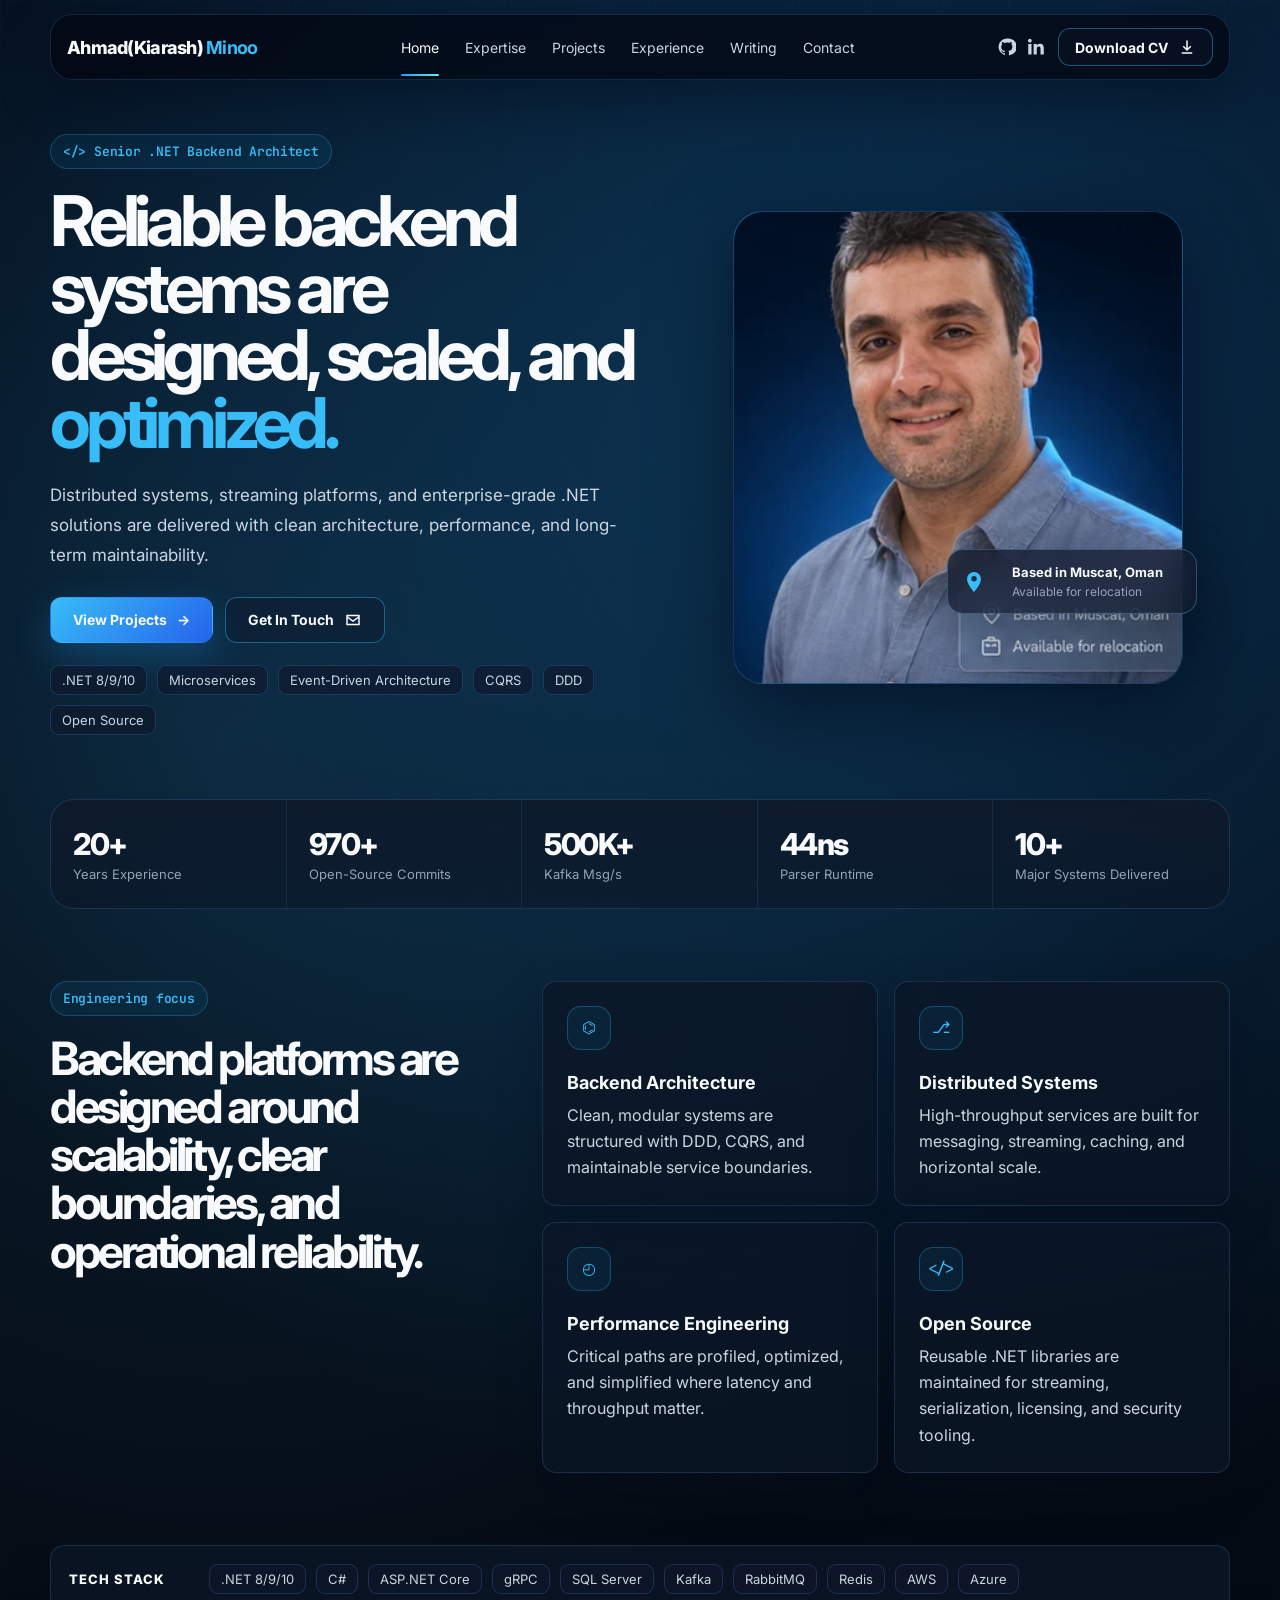
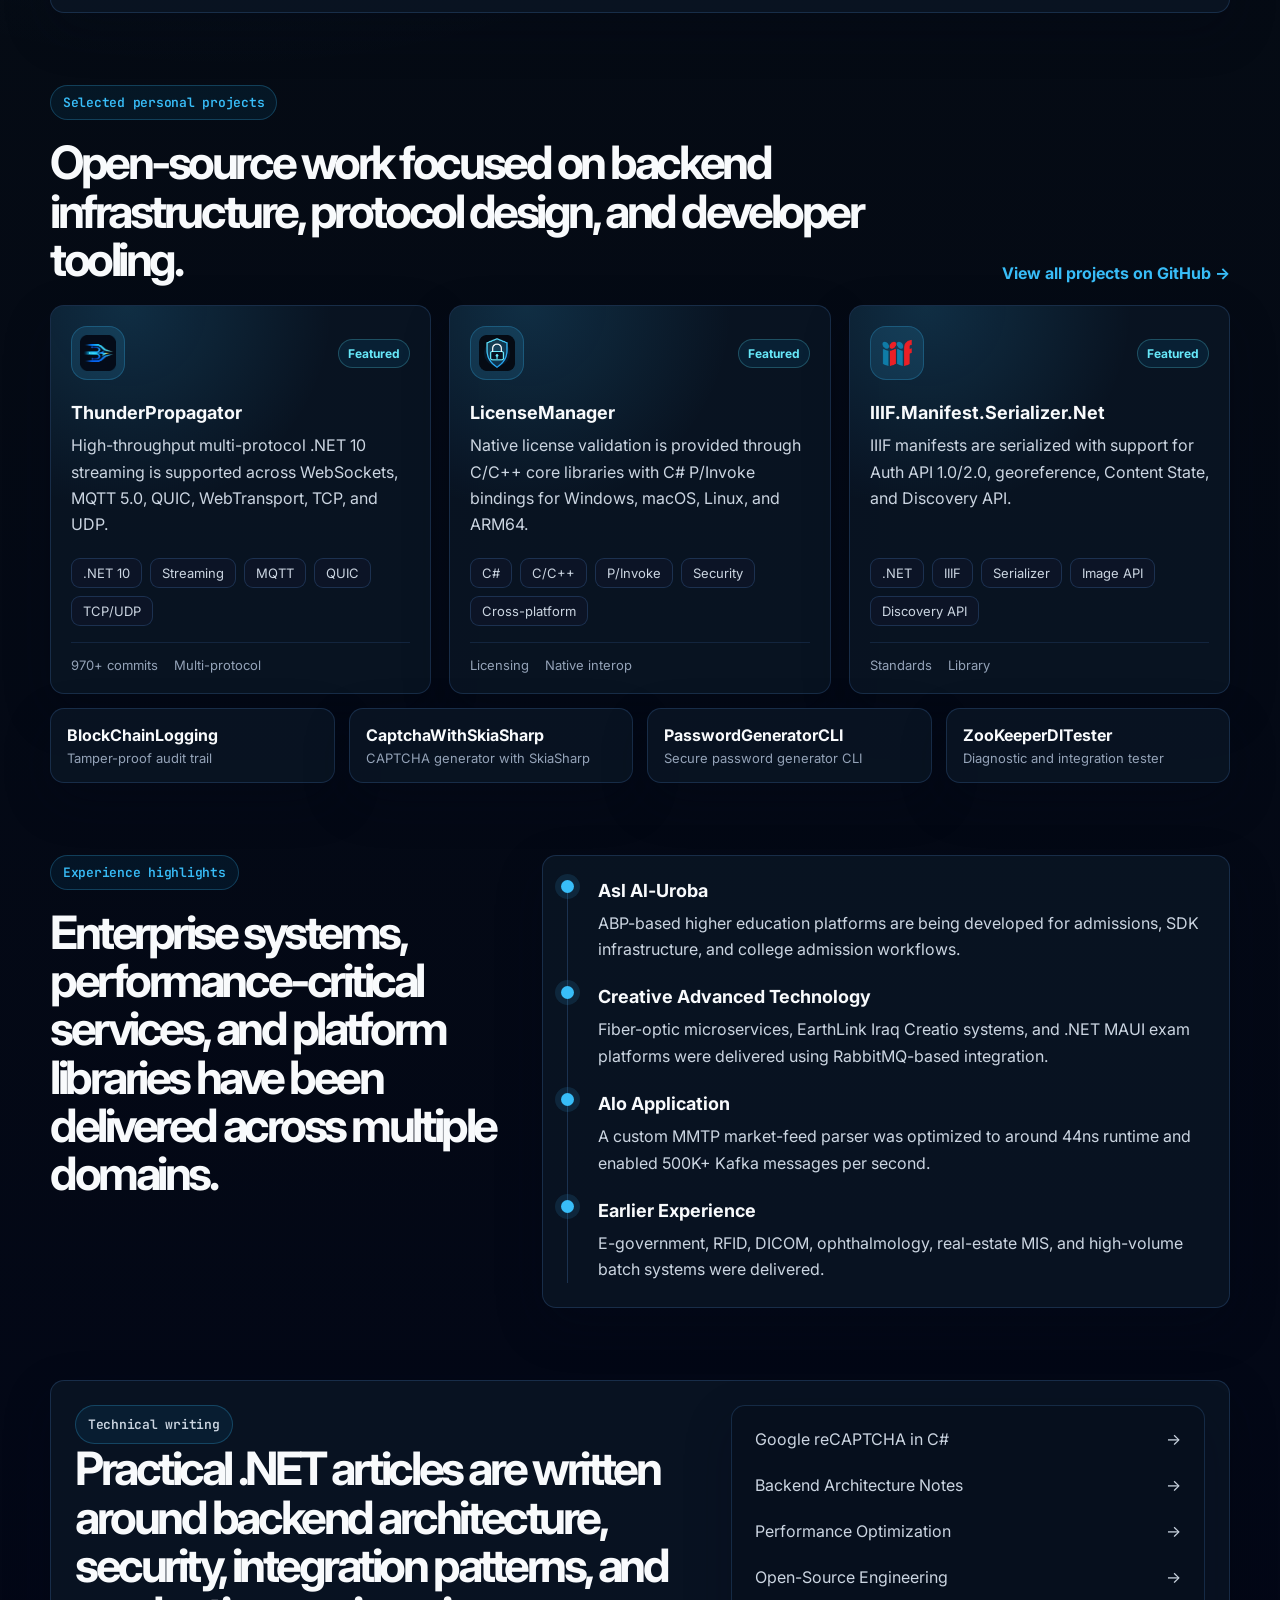
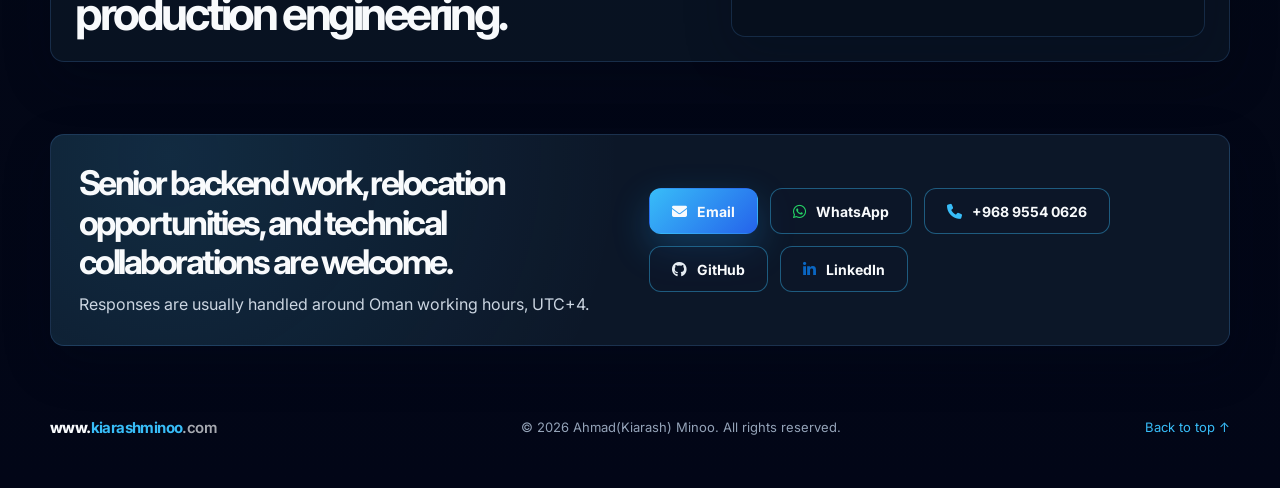
==== index.html @ 178f7e0c "Comprehensive SEO overhaul with social sharing and AI search engine support Primary SEO: - Expand <t" ====
﻿<!doctype html>
<html lang="en">
<head>
  <meta charset="utf-8" />
  <meta name="viewport" content="width=device-width, initial-scale=1" />

  <!-- ═══ Primary SEO ═══ -->
  <title>Ahmad Kiarash Minoo — Senior .NET Backend Architect | Distributed Systems & Streaming</title>
  <meta name="description" content="Ahmad Kiarash Minoo is a Senior .NET Backend Architect with 20+ years of experience building distributed systems, high-throughput streaming platforms, and enterprise-grade .NET 8/9/10 solutions using microservices, CQRS, DDD, Kafka, and gRPC. Based in Muscat, Oman." />
  <meta name="keywords" content=".NET backend architect, C# developer, distributed systems, microservices, streaming platform, Kafka, CQRS, domain-driven design, ASP.NET Core, gRPC, WebSockets, MQTT, QUIC, Redis, RabbitMQ, SQL Server, Azure, AWS, open source .NET, Muscat Oman, senior software engineer" />
  <meta name="author" content="Ahmad Kiarash Minoo" />
  <meta name="robots" content="index, follow, max-snippet:-1, max-image-preview:large, max-video-preview:-1" />
  <link rel="canonical" href="https://kiarashminoo.com" />
  <meta name="theme-color" content="#07111f" />

  <!-- ═══ Open Graph — Facebook, LinkedIn, WhatsApp, Slack, Discord ═══ -->
  <meta property="og:type" content="profile" />
  <meta property="og:url" content="https://kiarashminoo.com" />
  <meta property="og:site_name" content="Ahmad Kiarash Minoo" />
  <meta property="og:title" content="Ahmad Kiarash Minoo — Senior .NET Backend Architect" />
  <meta property="og:description" content="20+ years designing distributed systems, streaming platforms, and enterprise .NET solutions. 970+ open-source commits. Available for senior backend roles and relocation. Based in Muscat, Oman." />
  <meta property="og:image" content="https://kiarashminoo.com/assets/profile.png" />
  <meta property="og:image:alt" content="Ahmad Kiarash Minoo — Senior .NET Backend Architect" />
  <meta property="og:locale" content="en_US" />
  <meta property="profile:first_name" content="Ahmad" />
  <meta property="profile:last_name" content="Minoo" />
  <meta property="profile:username" content="KiarashMinoo" />

  <!-- ═══ Twitter / X Card ═══ -->
  <meta name="twitter:card" content="summary_large_image" />
  <meta name="twitter:title" content="Ahmad Kiarash Minoo — Senior .NET Backend Architect" />
  <meta name="twitter:description" content="20+ years designing distributed systems, streaming platforms, and enterprise .NET solutions. 970+ open-source commits. Based in Muscat, Oman." />
  <meta name="twitter:image" content="https://kiarashminoo.com/assets/profile.png" />
  <meta name="twitter:image:alt" content="Ahmad Kiarash Minoo — Senior .NET Backend Architect" />
  <meta name="twitter:creator" content="@KiarashMinoo" />

  <!-- ═══ JSON-LD Structured Data — Google AI Overviews, Perplexity, ChatGPT, Bing AI ═══ -->
  <script type="application/ld+json">
  {
    "@context": "https://schema.org",
    "@graph": [
      {
        "@type": "Person",
        "@id": "https://kiarashminoo.com/#person",
        "name": "Ahmad Kiarash Minoo",
        "alternateName": ["Kiarash Minoo", "Ahmad Minoo"],
        "url": "https://kiarashminoo.com",
        "image": {
          "@type": "ImageObject",
          "url": "https://kiarashminoo.com/assets/profile.png",
          "description": "Ahmad Kiarash Minoo — Senior .NET Backend Architect"
        },
        "jobTitle": "Senior .NET Backend Architect",
        "description": "Senior .NET Backend Architect with 20+ years of experience designing distributed systems, high-throughput streaming platforms, and enterprise-grade .NET solutions. Specialises in microservices, CQRS, DDD, Kafka, gRPC, and multi-protocol streaming. Active open-source contributor with 970+ commits.",
        "knowsAbout": [
          ".NET 8", ".NET 9", ".NET 10", "C#", "ASP.NET Core",
          "Distributed Systems", "Microservices", "Event-Driven Architecture",
          "CQRS", "Domain-Driven Design", "Clean Architecture",
          "Apache Kafka", "RabbitMQ", "Redis", "gRPC", "WebSockets",
          "MQTT 5.0", "QUIC", "WebTransport", "TCP", "UDP",
          "SQL Server", "AWS", "Microsoft Azure",
          "Open Source", "Performance Engineering", "Streaming Platforms"
        ],
        "address": {
          "@type": "PostalAddress",
          "addressLocality": "Muscat",
          "addressCountry": "OM"
        },
        "contactPoint": [
          {
            "@type": "ContactPoint",
            "contactType": "professional inquiries",
            "email": "ahmadminoo@gmail.com"
          },
          {
            "@type": "ContactPoint",
            "contactType": "professional inquiries",
            "telephone": "+968-9554-0626",
            "contactOption": "WhatsApp"
          }
        ],
        "sameAs": [
          "https://github.com/KiarashMinoo",
          "https://linkedin.com/in/ahmadminoo",
          "https://ahmadminoo.medium.com"
        ]
      },
      {
        "@type": "WebSite",
        "@id": "https://kiarashminoo.com/#website",
        "url": "https://kiarashminoo.com",
        "name": "Ahmad Kiarash Minoo",
        "description": "Personal portfolio of Ahmad Kiarash Minoo, Senior .NET Backend Architect",
        "author": { "@id": "https://kiarashminoo.com/#person" },
        "inLanguage": "en-US"
      },
      {
        "@type": "ProfilePage",
        "@id": "https://kiarashminoo.com/#page",
        "url": "https://kiarashminoo.com",
        "name": "Ahmad Kiarash Minoo — Senior .NET Backend Architect",
        "isPartOf": { "@id": "https://kiarashminoo.com/#website" },
        "about": { "@id": "https://kiarashminoo.com/#person" },
        "mainEntity": { "@id": "https://kiarashminoo.com/#person" }
      }
    ]
  }
  </script>

  <link rel="preconnect" href="https://fonts.googleapis.com" />
  <link rel="preconnect" href="https://fonts.gstatic.com" crossorigin />
  <link href="https://fonts.googleapis.com/css2?family=Inter:wght@400;500;600;700;800&family=JetBrains+Mono:wght@400;600&display=swap" rel="stylesheet" />
  <link rel="stylesheet" href="https://cdnjs.cloudflare.com/ajax/libs/font-awesome/6.5.0/css/all.min.css" />
  <link rel="stylesheet" href="styles.css" />
</head>
<body>
  <div class="site-shell">
    <header class="site-header" data-header>
      <a class="brand" href="#home" aria-label="Ahmad(Kiarash) Minoo's homepage">
        <span>Ahmad(Kiarash) </span><strong>Minoo</strong>
      </a>

      <button class="nav-toggle" type="button" aria-label="Open navigation" aria-expanded="false" data-nav-toggle>
        <span></span><span></span><span></span>
      </button>

      <nav class="site-nav" data-nav>
        <a href="#home" class="active">Home</a>
        <a href="#expertise">Expertise</a>
        <a href="#projects">Projects</a>
        <a href="#experience">Experience</a>
        <a href="#writing">Writing</a>
        <a href="#contact">Contact</a>
      </nav>

      <div class="header-actions">
        <a class="icon-link" href="https://github.com/KiarashMinoo" target="_blank" rel="noreferrer" aria-label="GitHub">
          <svg viewBox="0 0 24 24" aria-hidden="true"><path d="M12 .7a11.3 11.3 0 0 0-3.6 22c.6.1.8-.2.8-.6v-2c-3.2.7-3.9-1.4-3.9-1.4-.5-1.2-1.1-1.5-1.1-1.5-.9-.6.1-.6.1-.6 1 .1 1.6 1.1 1.6 1.1.9 1.5 2.4 1.1 3 .8.1-.7.4-1.1.7-1.3-2.6-.3-5.3-1.3-5.3-5.6 0-1.2.4-2.3 1.1-3.1-.1-.3-.5-1.5.1-3.1 0 0 .9-.3 3.1 1.2A10.5 10.5 0 0 1 12 6.1c1 0 1.9.1 2.8.4 2.1-1.5 3.1-1.2 3.1-1.2.6 1.6.2 2.8.1 3.1.7.8 1.1 1.8 1.1 3.1 0 4.3-2.7 5.3-5.3 5.6.4.4.8 1.1.8 2.2v3.2c0 .4.2.7.8.6A11.3 11.3 0 0 0 12 .7Z"/></svg>
        </a>
        <a class="icon-link" href="https://linkedin.com/in/ahmadminoo" target="_blank" rel="noreferrer" aria-label="LinkedIn">
          <svg viewBox="0 0 24 24" aria-hidden="true"><path d="M4.98 3.5C4.98 4.9 3.86 6 2.5 6S0 4.9 0 3.5 1.12 1 2.5 1s2.48 1.1 2.48 2.5ZM.3 8h4.4v14H.3V8Zm7.2 0h4.2v1.9h.1c.6-1.1 2-2.3 4.1-2.3 4.4 0 5.2 2.9 5.2 6.6V22h-4.4v-6.9c0-1.6 0-3.8-2.3-3.8s-2.7 1.8-2.7 3.7v7H7.5V8Z"/></svg>
        </a>
        <a class="btn btn-outline small" href="assets/Ahmad-Kiarash-Minoo-CV.pdf" download>
          Download CV
          <svg viewBox="0 0 24 24" aria-hidden="true"><path d="M12 3a1 1 0 0 1 1 1v9.6l3.3-3.3 1.4 1.4-5.7 5.7-5.7-5.7 1.4-1.4 3.3 3.3V4a1 1 0 0 1 1-1ZM5 19h14v2H5v-2Z"/></svg>
        </a>
      </div>
    </header>

    <main>
      <section id="home" class="hero section">
        <div class="hero-content">
          <p class="eyebrow"><span>&lt;/&gt;</span> Senior .NET Backend Architect</p>
          <h1>Reliable backend systems are designed, scaled, and <span>optimized.</span></h1>
          <p class="hero-copy">
            Distributed systems, streaming platforms, and enterprise-grade .NET solutions are delivered with clean architecture, performance, and long-term maintainability.
          </p>

          <div class="cta-row">
            <a class="btn btn-primary" href="#projects">View Projects <span aria-hidden="true">→</span></a>
            <a class="btn btn-ghost" href="#contact">Get In Touch
              <svg viewBox="0 0 24 24" aria-hidden="true"><path d="M3 5h18v14H3V5Zm2 2v.4l7 5 7-5V7H5Zm14 10V9.8l-7 5-7-5V17h14Z"/></svg>
            </a>
          </div>

          <div class="chips" aria-label="Key technologies">
            <span>.NET 8/9/10</span>
            <span>Microservices</span>
            <span>Event-Driven Architecture</span>
            <span>CQRS</span>
            <span>DDD</span>
            <span>Open Source</span>
          </div>
        </div>

        <div class="hero-visual">
          <div class="portrait-glow"></div>
          <picture>
            <source srcset="assets/profile.webp" type="image/webp" />
            <img src="assets/profile.png" alt="Ahmad(Kiarash) Minoo" />
          </picture>
          <div class="location-card glass">
            <div>
              <svg viewBox="0 0 24 24" aria-hidden="true"><path d="M12 2a7 7 0 0 0-7 7c0 5.2 7 13 7 13s7-7.8 7-13a7 7 0 0 0-7-7Zm0 9.5A2.5 2.5 0 1 1 12 6a2.5 2.5 0 0 1 0 5.5Z"/></svg>
            </div>
            <p><strong>Based in Muscat, Oman</strong><span>Available for relocation</span></p>
          </div>
        </div>
      </section>

      <section class="stats">
        <article><span>20+</span><p>Years Experience</p></article>
        <article><span>970+</span><p>Open-Source Commits</p></article>
        <article><span>500K+</span><p>Kafka Msg/s</p></article>
        <article><span>44ns</span><p>Parser Runtime</p></article>
        <article><span>10+</span><p>Major Systems Delivered</p></article>
      </section>

      <section id="expertise" class="section split-section">
        <div>
          <p class="section-kicker">Engineering focus</p>
          <h2>Backend platforms are designed around scalability, clear boundaries, and operational reliability.</h2>
        </div>

        <div class="expertise-grid">
          <article class="info-card">
            <span class="card-icon">⌬</span>
            <h3>Backend Architecture</h3>
            <p>Clean, modular systems are structured with DDD, CQRS, and maintainable service boundaries.</p>
          </article>
          <article class="info-card">
            <span class="card-icon">⎇</span>
            <h3>Distributed Systems</h3>
            <p>High-throughput services are built for messaging, streaming, caching, and horizontal scale.</p>
          </article>
          <article class="info-card">
            <span class="card-icon">◴</span>
            <h3>Performance Engineering</h3>
            <p>Critical paths are profiled, optimized, and simplified where latency and throughput matter.</p>
          </article>
          <article class="info-card">
            <span class="card-icon">&lt;/&gt;</span>
            <h3>Open Source</h3>
            <p>Reusable .NET libraries are maintained for streaming, serialization, licensing, and security tooling.</p>
          </article>
        </div>
      </section>

      <section class="tech-strip section">
        <p>Tech Stack</p>
        <div>
          <span>.NET 8/9/10</span>
          <span>C#</span>
          <span>ASP.NET Core</span>
          <span>gRPC</span>
          <span>SQL Server</span>
          <span>Kafka</span>
          <span>RabbitMQ</span>
          <span>Redis</span>
          <span>AWS</span>
          <span>Azure</span>
        </div>
      </section>

      <section id="projects" class="section">
        <div class="section-header">
          <div>
            <p class="section-kicker">Selected personal projects</p>
            <h2>Open-source work focused on backend infrastructure, protocol design, and developer tooling.</h2>
          </div>
          <a href="https://github.com/KiarashMinoo" target="_blank" rel="noreferrer">View all projects on GitHub →</a>
        </div>

        <div class="project-grid">
          <article class="project-card featured">
            <div class="project-top">
              <span class="project-mark thunder"><img src="assets/logo-trident-speed.png" alt="ThunderPropagator" width="36" height="36" style="object-fit:contain;"></span>
              <span class="badge">Featured</span>
            </div>
            <h3>ThunderPropagator</h3>
            <p>High-throughput multi-protocol .NET 10 streaming is supported across WebSockets, MQTT 5.0, QUIC, WebTransport, TCP, and UDP.</p>
            <div class="tags"><span>.NET 10</span><span>Streaming</span><span>MQTT</span><span>QUIC</span><span>TCP/UDP</span></div>
            <div class="project-meta"><span>970+ commits</span><span>Multi-protocol</span></div>
          </article>

          <article class="project-card featured">
            <div class="project-top">
              <span class="project-mark license"><img src="assets/licensemanager-logo-icon.png" alt="LicenseManager" width="36" height="36" style="object-fit:contain;"></span>
              <span class="badge">Featured</span>
            </div>
            <h3>LicenseManager</h3>
            <p>Native license validation is provided through C/C++ core libraries with C# P/Invoke bindings for Windows, macOS, Linux, and ARM64.</p>
            <div class="tags"><span>C#</span><span>C/C++</span><span>P/Invoke</span><span>Security</span><span>Cross-platform</span></div>
            <div class="project-meta"><span>Licensing</span><span>Native interop</span></div>
          </article>

          <article class="project-card featured">
            <div class="project-top">
              <span class="project-mark iiif"><img src="assets/iiif_logo.png" alt="IIIF" width="36" height="36" style="object-fit:contain;"></span>
              <span class="badge">Featured</span>
            </div>
            <h3>IIIF.Manifest.Serializer.Net</h3>
            <p>IIIF manifests are serialized with support for Auth API 1.0/2.0, georeference, Content State, and Discovery API.</p>
            <div class="tags"><span>.NET</span><span>IIIF</span><span>Serializer</span><span>Image API</span><span>Discovery API</span></div>
            <div class="project-meta"><span>Standards</span><span>Library</span></div>
          </article>
        </div>

        <div class="mini-projects">
          <article><strong>BlockChainLogging</strong><span>Tamper-proof audit trail</span></article>
          <article><strong>CaptchaWithSkiaSharp</strong><span>CAPTCHA generator with SkiaSharp</span></article>
          <article><strong>PasswordGeneratorCLI</strong><span>Secure password generator CLI</span></article>
          <article><strong>ZooKeeperDITester</strong><span>Diagnostic and integration tester</span></article>
        </div>
      </section>

      <section id="experience" class="section experience-layout">
        <div>
          <p class="section-kicker">Experience highlights</p>
          <h2>Enterprise systems, performance-critical services, and platform libraries have been delivered across multiple domains.</h2>
        </div>

        <div class="timeline">
          <article>
            <span></span>
            <h3>Asl Al-Uroba</h3>
            <p>ABP-based higher education platforms are being developed for admissions, SDK infrastructure, and college admission workflows.</p>
          </article>
          <article>
            <span></span>
            <h3>Creative Advanced Technology</h3>
            <p>Fiber-optic microservices, EarthLink Iraq Creatio systems, and .NET MAUI exam platforms were delivered using RabbitMQ-based integration.</p>
          </article>
          <article>
            <span></span>
            <h3>Alo Application</h3>
            <p>A custom MMTP market-feed parser was optimized to around 44ns runtime and enabled 500K+ Kafka messages per second.</p>
          </article>
          <article>
            <span></span>
            <h3>Earlier Experience</h3>
            <p>E-government, RFID, DICOM, ophthalmology, real-estate MIS, and high-volume batch systems were delivered.</p>
          </article>
        </div>
      </section>

      <section id="writing" class="section writing-card">
        <div>
          <p class="section-kicker">Technical writing</p>
          <h2>Practical .NET articles are written around backend architecture, security, integration patterns, and production engineering.</h2>
        </div>
        <div class="writing-links">
          <a href="https://ahmadminoo.medium.com" target="_blank" rel="noreferrer">Google reCAPTCHA in C# <span>→</span></a>
          <a href="https://ahmadminoo.medium.com" target="_blank" rel="noreferrer">Backend Architecture Notes <span>→</span></a>
          <a href="https://ahmadminoo.medium.com" target="_blank" rel="noreferrer">Performance Optimization <span>→</span></a>
          <a href="https://ahmadminoo.medium.com" target="_blank" rel="noreferrer">Open-Source Engineering <span>→</span></a>
        </div>
      </section>

      <section id="contact" class="final-cta">
        <div>
          <h2>Senior backend work, relocation opportunities, and technical collaborations are welcome.</h2>
          <p>Responses are usually handled around Oman working hours, UTC+4.</p>
        </div>
        <div class="cta-row contact-btns">
          <a class="btn btn-primary" href="mailto:ahmadminoo@gmail.com"><i class="fa-solid fa-envelope"></i> Email</a>
          <a class="btn btn-ghost btn-whatsapp" href="https://wa.me/96895540626" target="_blank" rel="noreferrer"><i class="fa-brands fa-whatsapp"></i> WhatsApp</a>
          <a class="btn btn-ghost btn-phone" href="tel:+96895540626"><i class="fa-solid fa-phone"></i> +968 9554 0626</a>
          <a class="btn btn-ghost btn-github" href="https://github.com/KiarashMinoo" target="_blank" rel="noreferrer"><i class="fa-brands fa-github"></i> GitHub</a>
          <a class="btn btn-ghost btn-linkedin" href="https://linkedin.com/in/ahmadminoo" target="_blank" rel="noreferrer"><i class="fa-brands fa-linkedin-in"></i> LinkedIn</a>
        </div>
      </section>
    </main>

    <footer class="site-footer">
      <a class="brand small-brand" href="#home"><span>www.</span><strong>kiarashminoo</strong><em>.com</em></a>
      <p>© <span data-year></span> Ahmad(Kiarash) Minoo. All rights reserved.</p>
      <a href="#home" class="back-top">Back to top ↑</a>
    </footer>
  </div>

  <script src="script.js"></script>
</body>
</html>
---- styles.css ----
:root {
  --bg: #050b14;
  --bg-2: #07111f;
  --panel: rgba(11, 22, 38, 0.78);
  --panel-strong: rgba(14, 26, 43, 0.92);
  --border: rgba(96, 165, 250, 0.18);
  --border-strong: rgba(56, 189, 248, 0.42);
  --text: #f8fafc;
  --muted: #94a3b8;
  --muted-2: #cbd5e1;
  --blue: #1d9bf0;
  --blue-2: #38bdf8;
  --cyan: #67e8f9;
  --shadow: 0 24px 80px rgba(2, 8, 23, 0.6);
  --radius: 24px;
  --radius-sm: 14px;
  --max: 1180px;
  --font: "Inter", system-ui, -apple-system, BlinkMacSystemFont, "Segoe UI", sans-serif;
  --mono: "JetBrains Mono", ui-monospace, SFMono-Regular, Menlo, Consolas, monospace;
}

* {
  box-sizing: border-box;
}

html {
  scroll-behavior: smooth;
}

body {
  margin: 0;
  font-family: var(--font);
  color: var(--text);
  background:
    radial-gradient(circle at 72% 10%, rgba(29, 155, 240, 0.28), transparent 34%),
    radial-gradient(circle at 18% 20%, rgba(56, 189, 248, 0.13), transparent 30%),
    linear-gradient(180deg, #030712 0%, var(--bg) 42%, #020617 100%);
  min-height: 100vh;
}

body::before {
  content: "";
  position: fixed;
  inset: 0;
  pointer-events: none;
  opacity: 0.34;
  background-image:
    linear-gradient(rgba(96, 165, 250, 0.08) 1px, transparent 1px),
    linear-gradient(90deg, rgba(96, 165, 250, 0.08) 1px, transparent 1px);
  background-size: 72px 72px;
  mask-image: linear-gradient(to bottom, black, transparent 78%);
}

a {
  color: inherit;
  text-decoration: none;
}

img,
svg {
  display: block;
}

svg {
  width: 18px;
  height: 18px;
  fill: currentColor;
}

.site-shell {
  width: min(calc(100% - 28px), var(--max));
  margin: 0 auto;
  position: relative;
}

.site-header {
  position: sticky;
  top: 14px;
  z-index: 20;
  display: flex;
  align-items: center;
  justify-content: space-between;
  gap: 22px;
  margin: 14px 0 54px;
  padding: 13px 16px;
  border: 1px solid var(--border);
  border-radius: 22px;
  background: rgba(3, 7, 18, 0.76);
  backdrop-filter: blur(18px);
  box-shadow: 0 18px 50px rgba(2, 8, 23, 0.44);
}

.brand {
  font-size: 18px;
  font-weight: 800;
  letter-spacing: -0.04em;
  white-space: nowrap;
}

.brand span,
.brand em {
  color: var(--text);
  font-style: normal;
}

.brand strong {
  color: var(--blue-2);
}

.brand em {
  opacity: 0.68;
  font-weight: 600;
}

.site-nav {
  display: flex;
  align-items: center;
  gap: 26px;
  font-size: 14px;
  color: var(--muted-2);
}

.site-nav a {
  position: relative;
  padding: 8px 0;
}

.site-nav a.active,
.site-nav a:hover {
  color: var(--text);
}

.site-nav a.active::after,
.site-nav a:hover::after {
  content: "";
  position: absolute;
  left: 0;
  right: 0;
  bottom: -12px;
  height: 2px;
  border-radius: 2px;
  background: linear-gradient(90deg, var(--blue), var(--cyan));
}

.header-actions,
.cta-row {
  display: flex;
  align-items: center;
  gap: 12px;
}

.icon-link {
  color: var(--muted-2);
  transition: color 0.2s ease, transform 0.2s ease;
}

.icon-link:hover {
  color: var(--blue-2);
  transform: translateY(-1px);
}

.btn {
  display: inline-flex;
  align-items: center;
  justify-content: center;
  gap: 10px;
  border-radius: 12px;
  border: 1px solid transparent;
  font-weight: 700;
  font-size: 14px;
  min-height: 46px;
  padding: 0 22px;
  transition: transform 0.2s ease, border-color 0.2s ease, background 0.2s ease;
  cursor: pointer;
}

.btn:hover {
  transform: translateY(-2px);
}

.btn-primary {
  background: linear-gradient(135deg, var(--blue-2), #2563eb);
  box-shadow: 0 14px 36px rgba(29, 155, 240, 0.27);
}

.btn-outline,
.btn-ghost {
  border-color: var(--border-strong);
  background: rgba(15, 23, 42, 0.42);
}

.btn-outline:hover,
.btn-ghost:hover {
  background: rgba(29, 155, 240, 0.12);
}

.btn.small {
  min-height: 38px;
  padding: 0 16px;
}

.nav-toggle {
  display: none;
  width: 42px;
  height: 42px;
  border: 1px solid var(--border);
  border-radius: 12px;
  background: rgba(15, 23, 42, 0.6);
  color: var(--text);
}

.nav-toggle span {
  display: block;
  width: 18px;
  height: 2px;
  margin: 4px auto;
  border-radius: 2px;
  background: currentColor;
}

.section {
  margin-bottom: 72px;
}

.hero {
  display: grid;
  grid-template-columns: 1.05fr 0.95fr;
  gap: 34px;
  align-items: center;
  min-height: 570px;
}

.eyebrow,
.section-kicker {
  display: inline-flex;
  align-items: center;
  gap: 8px;
  margin: 0 0 18px;
  color: var(--blue-2);
  font-family: var(--mono);
  font-size: 13px;
  font-weight: 600;
  letter-spacing: -0.02em;
  border: 1px solid rgba(56, 189, 248, 0.25);
  background: rgba(14, 165, 233, 0.08);
  border-radius: 999px;
  padding: 8px 12px;
}

.hero h1,
.section h2,
.final-cta h2 {
  margin: 0;
  font-size: clamp(42px, 6vw, 70px);
  line-height: 0.96;
  letter-spacing: -0.075em;
}

.hero h1 span,
.split-section h2 strong {
  color: var(--blue-2);
}

.hero-copy {
  width: min(100%, 670px);
  color: var(--muted-2);
  line-height: 1.78;
  font-size: 17px;
  margin: 24px 0 26px;
}

.chips {
  display: flex;
  flex-wrap: wrap;
  gap: 10px;
  margin-top: 22px;
}

.chips span,
.tags span,
.tech-strip span {
  display: inline-flex;
  align-items: center;
  min-height: 30px;
  padding: 0 11px;
  border: 1px solid rgba(96, 165, 250, 0.2);
  background: rgba(15, 23, 42, 0.62);
  color: var(--muted-2);
  border-radius: 9px;
  font-size: 13px;
}

.hero-visual {
  position: relative;
  min-height: 500px;
  display: grid;
  place-items: end center;
}

.portrait-glow {
  position: absolute;
  width: 430px;
  height: 430px;
  border-radius: 999px;
  background:
    radial-gradient(circle, rgba(56, 189, 248, 0.34), rgba(29, 78, 216, 0.08) 55%, transparent 72%);
  filter: blur(4px);
}

.hero-visual picture {
  position: relative;
  width: min(100%, 450px);
  aspect-ratio: 0.95;
  border-radius: 30px;
  overflow: hidden;
  border: 1px solid rgba(96, 165, 250, 0.2);
  background: linear-gradient(135deg, rgba(14, 165, 233, 0.22), rgba(2, 6, 23, 0.8));
  box-shadow: var(--shadow);
}

.hero-visual img {
  width: 100%;
  height: 100%;
  object-fit: cover;
  object-position: 52% 40%;
}

.glass {
  border: 1px solid rgba(125, 211, 252, 0.28);
  background: rgba(15, 23, 42, 0.72);
  backdrop-filter: blur(14px);
  box-shadow: 0 20px 50px rgba(2, 8, 23, 0.38);
}

.location-card {
  position: absolute;
  right: 6%;
  bottom: 70px;
  width: 250px;
  display: grid;
  grid-template-columns: 38px 1fr;
  gap: 12px;
  align-items: center;
  padding: 14px;
  border-radius: 16px;
}

.location-card svg {
  width: 24px;
  height: 24px;
  color: var(--blue-2);
}

.location-card p {
  margin: 0;
}

.location-card strong,
.location-card span {
  display: block;
}

.location-card strong {
  font-size: 13px;
}

.location-card span {
  margin-top: 4px;
  color: var(--muted);
  font-size: 12px;
}

.stats {
  display: grid;
  grid-template-columns: repeat(5, 1fr);
  gap: 0;
  margin: -8px 0 72px;
  border: 1px solid var(--border);
  border-radius: var(--radius);
  overflow: hidden;
  background: linear-gradient(180deg, rgba(14, 26, 43, 0.92), rgba(11, 22, 38, 0.6));
}

.stats article {
  padding: 26px 22px;
  border-right: 1px solid rgba(96, 165, 250, 0.13);
}

.stats article:last-child {
  border-right: 0;
}

.stats span {
  display: block;
  font-size: 30px;
  font-weight: 800;
  letter-spacing: -0.05em;
  color: var(--text);
}

.stats p {
  margin: 4px 0 0;
  color: var(--muted);
  font-size: 13px;
}

.split-section,
.experience-layout {
  display: grid;
  grid-template-columns: 0.8fr 1.2fr;
  gap: 34px;
  align-items: start;
}

.section h2 {
  font-size: clamp(30px, 4vw, 46px);
  line-height: 1.05;
}

.expertise-grid {
  display: grid;
  grid-template-columns: repeat(2, 1fr);
  gap: 16px;
}

.info-card,
.project-card,
.mini-projects article,
.writing-card,
.final-cta,
.tech-strip,
.timeline,
.writing-links {
  border: 1px solid var(--border);
  border-radius: var(--radius-sm);
  background: var(--panel);
  box-shadow: 0 18px 48px rgba(2, 8, 23, 0.24);
}

.info-card {
  padding: 24px;
}

.card-icon {
  display: inline-grid;
  place-items: center;
  width: 44px;
  height: 44px;
  color: var(--blue-2);
  border: 1px solid rgba(56, 189, 248, 0.28);
  border-radius: 14px;
  background: rgba(14, 165, 233, 0.08);
  font-family: var(--mono);
  margin-bottom: 22px;
}

.info-card h3,
.project-card h3,
.timeline h3 {
  margin: 0 0 9px;
  font-size: 18px;
}

.info-card p,
.project-card p,
.timeline p,
.writing-card p,
.final-cta p {
  color: var(--muted-2);
  line-height: 1.65;
  margin: 0;
}

.tech-strip {
  padding: 18px;
  display: grid;
  grid-template-columns: 120px 1fr;
  gap: 20px;
  align-items: center;
}

.tech-strip p {
  margin: 0;
  font-weight: 800;
  letter-spacing: 0.08em;
  text-transform: uppercase;
  font-size: 13px;
}

.tech-strip div {
  display: flex;
  flex-wrap: wrap;
  gap: 10px;
}

.section-header {
  display: flex;
  justify-content: space-between;
  gap: 28px;
  align-items: end;
  margin-bottom: 22px;
}

.section-header h2 {
  max-width: 820px;
}

.section-header a {
  color: var(--blue-2);
  font-weight: 700;
  white-space: nowrap;
}

.project-grid {
  display: grid;
  grid-template-columns: repeat(3, 1fr);
  gap: 18px;
}

.project-card {
  padding: 20px;
  min-height: 310px;
  display: flex;
  flex-direction: column;
  position: relative;
  overflow: hidden;
}

.project-card::before {
  content: "";
  position: absolute;
  inset: 0;
  background: radial-gradient(circle at 20% 0%, rgba(56, 189, 248, 0.16), transparent 42%);
  pointer-events: none;
}

.project-card > * {
  position: relative;
}

.project-top {
  display: flex;
  align-items: center;
  justify-content: space-between;
  margin-bottom: 22px;
}

.project-mark {
  display: inline-grid;
  place-items: center;
  width: 54px;
  height: 54px;
  border-radius: 16px;
  font-weight: 900;
  background: rgba(56, 189, 248, 0.12);
  border: 1px solid rgba(56, 189, 248, 0.24);
}

.thunder {
  color: #facc15;
}

.license {
  padding: 4px;
}

.iiif {
  padding: 4px;
}

.badge {
  color: var(--cyan);
  border: 1px solid rgba(103, 232, 249, 0.24);
  background: rgba(8, 47, 73, 0.5);
  border-radius: 999px;
  padding: 6px 9px;
  font-size: 12px;
  font-weight: 700;
}

.tags {
  display: flex;
  flex-wrap: wrap;
  gap: 8px;
  margin-top: auto;
  padding-top: 20px;
}

.project-meta {
  display: flex;
  gap: 16px;
  color: var(--muted);
  border-top: 1px solid rgba(96, 165, 250, 0.13);
  margin-top: 16px;
  padding-top: 14px;
  font-size: 13px;
}

.mini-projects {
  display: grid;
  grid-template-columns: repeat(4, 1fr);
  gap: 14px;
  margin-top: 14px;
}

.mini-projects article {
  padding: 16px;
}

.mini-projects strong,
.mini-projects span {
  display: block;
}

.mini-projects span {
  margin-top: 5px;
  color: var(--muted);
  font-size: 13px;
}

.timeline {
  padding: 24px;
  position: relative;
}

.timeline article {
  position: relative;
  padding-left: 30px;
  padding-bottom: 24px;
  border-left: 1px solid rgba(96, 165, 250, 0.22);
}

.timeline article:last-child {
  padding-bottom: 0;
}

.timeline article span {
  position: absolute;
  left: -7px;
  top: 0;
  width: 13px;
  height: 13px;
  border-radius: 999px;
  background: var(--blue-2);
  box-shadow: 0 0 0 6px rgba(56, 189, 248, 0.12);
}

.writing-card {
  display: grid;
  grid-template-columns: 1fr 0.75fr;
  gap: 24px;
  padding: 24px;
}

.writing-links {
  padding: 10px;
  background: rgba(2, 8, 23, 0.25);
}

.writing-links a {
  display: flex;
  align-items: center;
  justify-content: space-between;
  padding: 13px;
  color: var(--muted-2);
  border-radius: 10px;
}

.writing-links a:hover {
  color: var(--text);
  background: rgba(56, 189, 248, 0.08);
}

.final-cta {
  display: flex;
  align-items: center;
  justify-content: space-between;
  gap: 28px;
  padding: 28px;
  margin-bottom: 36px;
  background:
    radial-gradient(circle at 10% 10%, rgba(56, 189, 248, 0.12), transparent 42%),
    var(--panel-strong);
}

.final-cta h2 {
  font-size: clamp(24px, 3vw, 34px);
  line-height: 1.15;
  max-width: 720px;
}

.final-cta p {
  margin-top: 10px;
}

.site-footer {
  display: flex;
  justify-content: space-between;
  align-items: center;
  color: var(--muted);
  font-size: 13px;
  padding: 24px 0 40px;
}

.small-brand {
  font-size: 15px;
}

.back-top {
  color: var(--blue-2);
}

@media (max-width: 980px) {
  .site-shell {
    width: min(calc(100% - 22px), var(--max));
  }

  .site-header {
    margin-bottom: 30px;
  }

  .nav-toggle {
    display: block;
    order: 3;
  }

  .site-nav {
    position: absolute;
    top: calc(100% + 10px);
    left: 0;
    right: 0;
    display: none;
    flex-direction: column;
    align-items: stretch;
    gap: 0;
    padding: 10px;
    border: 1px solid var(--border);
    border-radius: 18px;
    background: rgba(3, 7, 18, 0.95);
  }

  .site-nav.open {
    display: flex;
  }

  .site-nav a {
    padding: 13px;
    border-radius: 12px;
  }

  .site-nav a.active::after,
  .site-nav a:hover::after {
    display: none;
  }

  .header-actions .icon-link {
    display: none;
  }

  .hero,
  .split-section,
  .experience-layout,
  .writing-card {
    grid-template-columns: 1fr;
  }

  .hero {
    min-height: auto;
  }

  .hero-visual {
    min-height: 390px;
    order: -1;
  }

  .hero-visual picture {
    width: min(100%, 390px);
  }

  .location-card {
    right: 50%;
    transform: translateX(50%);
    bottom: 22px;
  }

  .stats {
    grid-template-columns: repeat(2, 1fr);
  }

  .stats article {
    border-bottom: 1px solid rgba(96, 165, 250, 0.13);
  }

  .stats article:nth-child(2n) {
    border-right: 0;
  }

  .stats article:last-child {
    grid-column: 1 / -1;
    border-bottom: 0;
  }

  .project-grid,
  .mini-projects,
  .expertise-grid {
    grid-template-columns: 1fr;
  }

  .section-header,
  .final-cta,
  .site-footer {
    align-items: flex-start;
    flex-direction: column;
  }

  .tech-strip {
    grid-template-columns: 1fr;
  }
}

/* Contact buttons — single wrapping row */
.contact-btns {
  flex-wrap: wrap;
}

/* Contact button brand colors */
.btn i { font-size: 15px; }

.btn-whatsapp i  { color: #25D366; }
.btn-phone i     { color: var(--blue-2); }
.btn-phone       { white-space: nowrap; }
.btn-github i    { color: #e6edf3; }
.btn-linkedin i  { color: #0A66C2; }

.btn-whatsapp:hover { border-color: rgba(37, 211, 102, 0.55);  background: rgba(37, 211, 102, 0.08); }
.btn-phone:hover    { border-color: var(--border-strong);       background: rgba(56, 189, 248, 0.10); }
.btn-github:hover   { border-color: rgba(230, 237, 243, 0.35);  background: rgba(230, 237, 243, 0.07); }
.btn-linkedin:hover { border-color: rgba(10, 102, 194, 0.55);   background: rgba(10, 102, 194, 0.10); }

@media (max-width: 580px) {
  .site-header {
    top: 8px;
    border-radius: 18px;
  }

  .brand {
    font-size: 16px;
  }

  .header-actions .btn {
    display: none;
  }

  .hero h1 {
    font-size: 43px;
  }

  .hero-copy {
    font-size: 15px;
  }

  .cta-row {
    width: 100%;
    flex-direction: column;
    align-items: stretch;
  }

  .contact-btns {
    flex-direction: row;
    align-items: center;
    flex-wrap: wrap;
  }

  .contact-btns .btn {
    width: auto;
  }

  .btn {
    width: 100%;
  }

  .hero-visual {
    min-height: 340px;
  }

  .portrait-glow {
    width: 310px;
    height: 310px;
  }

  .location-card {
    width: min(calc(100% - 34px), 280px);
  }

  .stats {
    grid-template-columns: 1fr;
  }

  .stats article {
    border-right: 0;
  }

  .section {
    margin-bottom: 52px;
  }

  .section h2 {
    font-size: 30px;
  }

  .project-card {
    min-height: auto;
  }
}
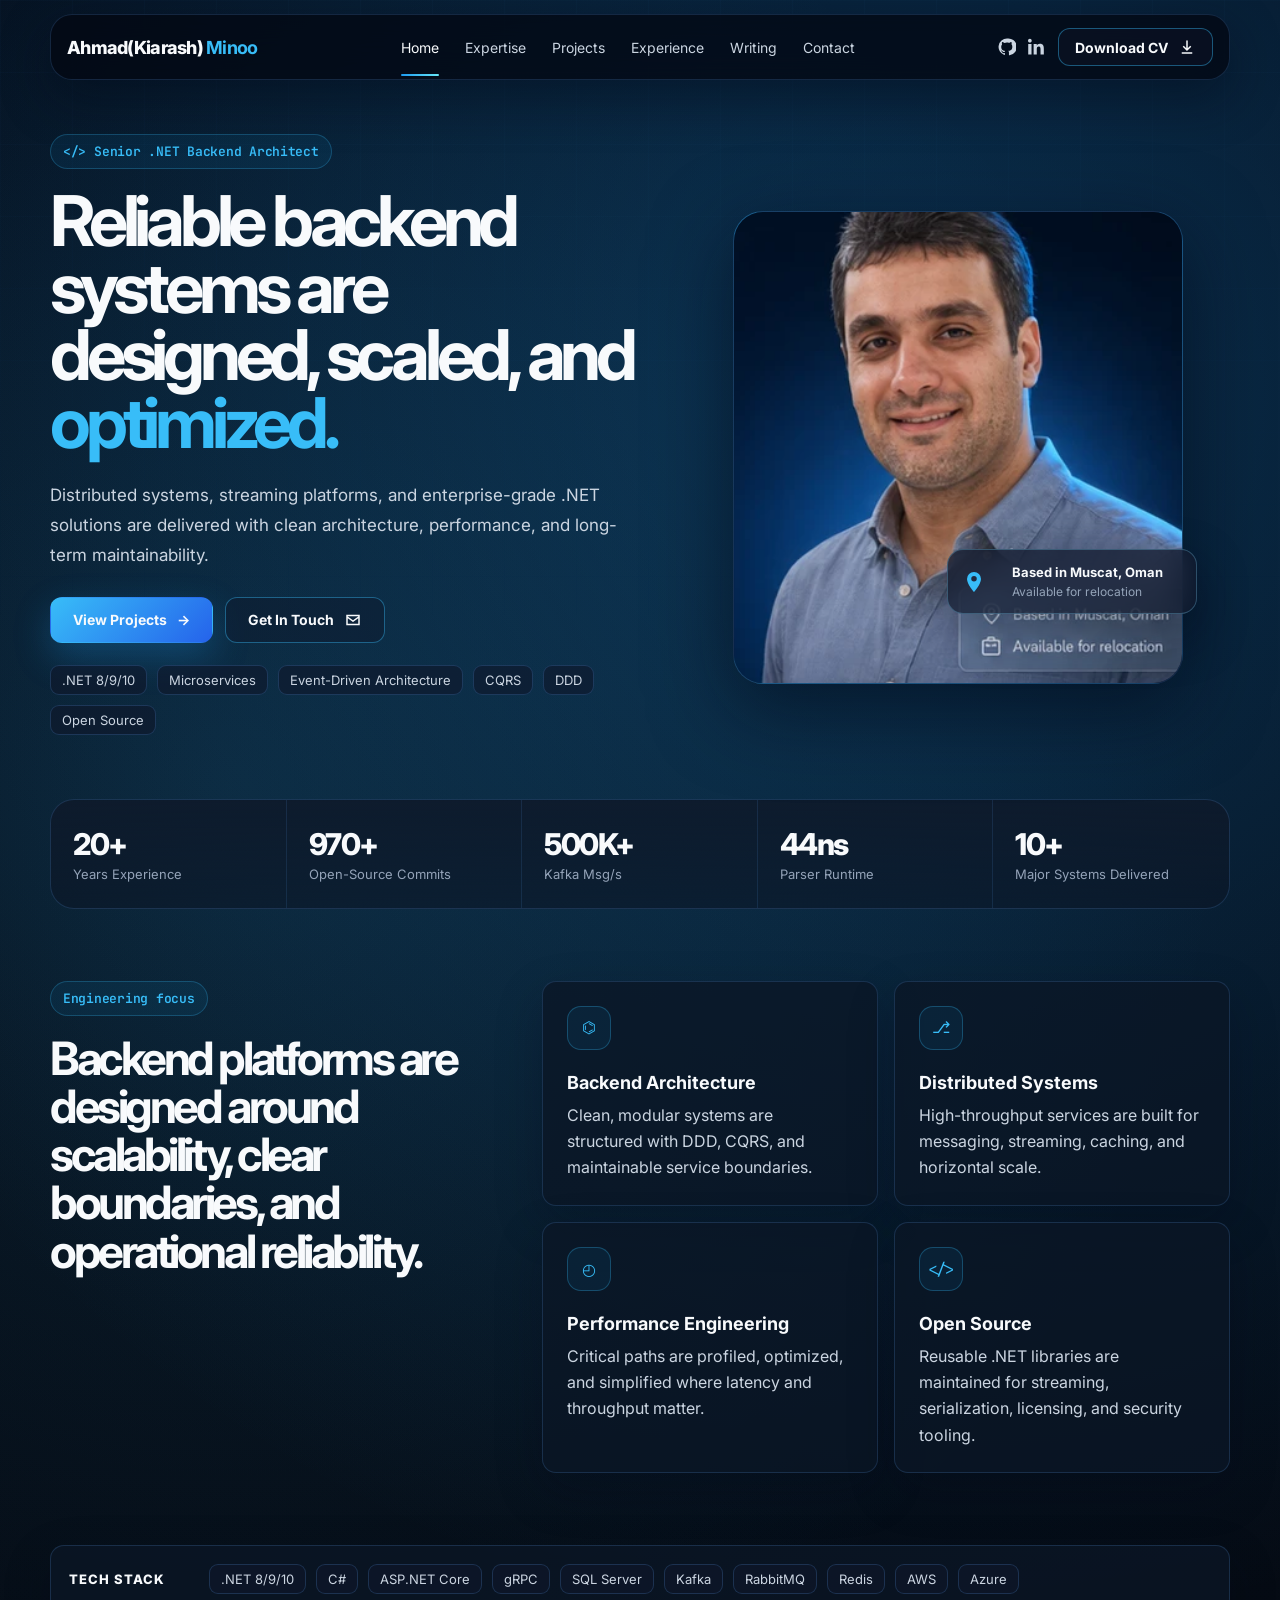
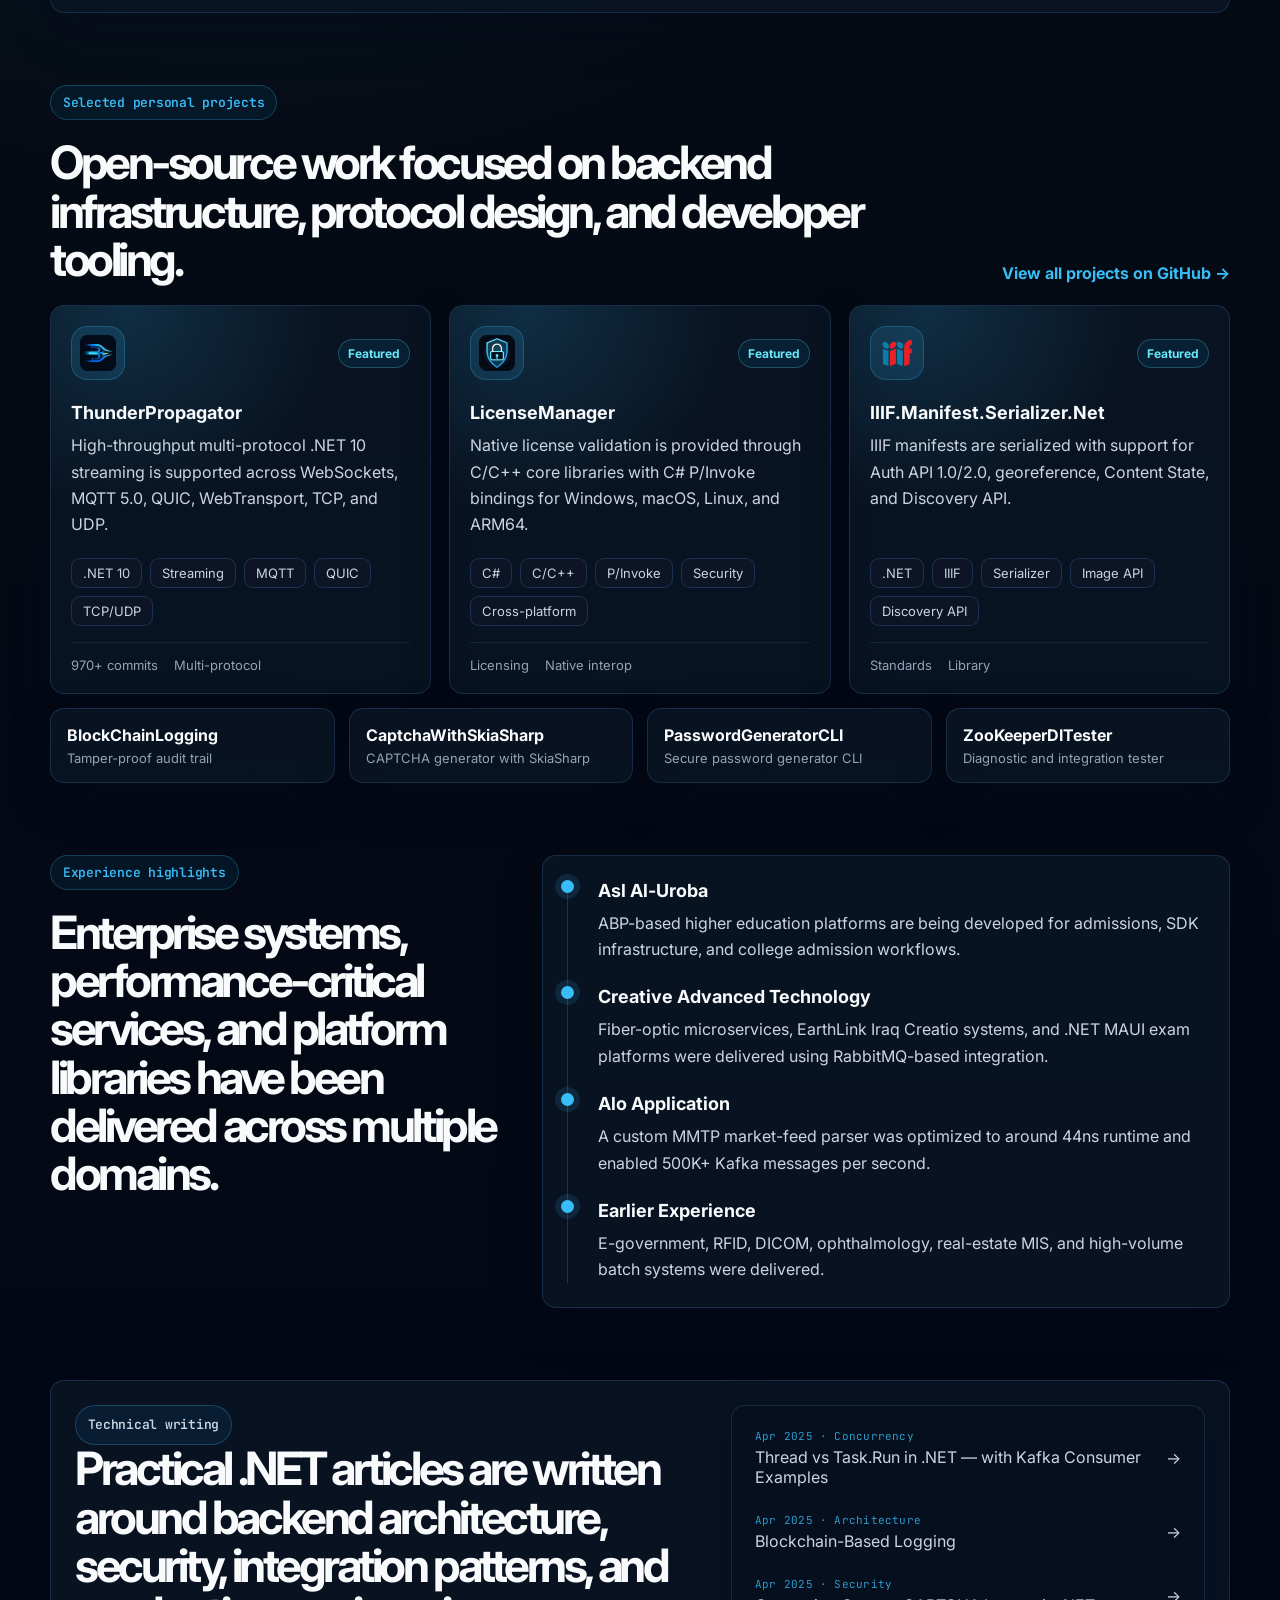
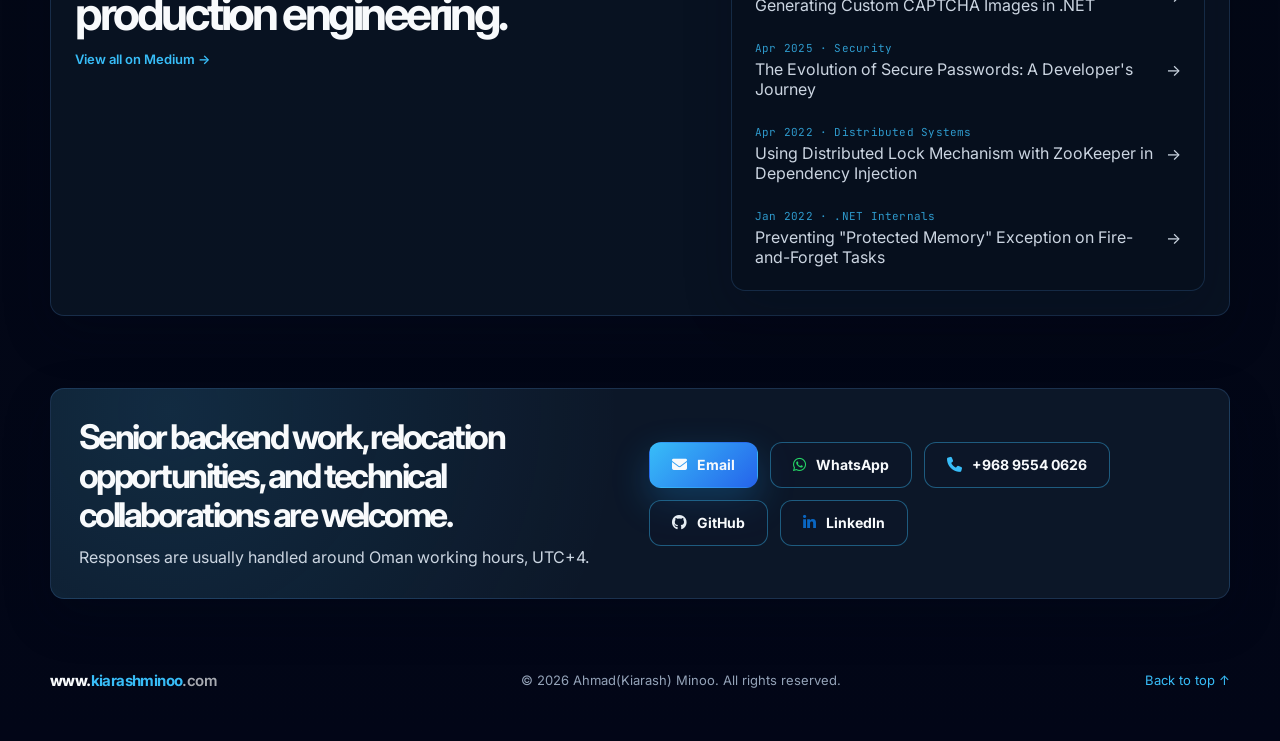
==== commit 799fb37c: "Replace placeholder writing links with real Medium articles Fetched all 6 published articles from ah" ====
--- a/index.html
+++ b/index.html
@@ -328,12 +328,39 @@
         <div>
           <p class="section-kicker">Technical writing</p>
           <h2>Practical .NET articles are written around backend architecture, security, integration patterns, and production engineering.</h2>
+          <a class="writing-more" href="https://ahmadminoo.medium.com" target="_blank" rel="noreferrer">View all on Medium →</a>
         </div>
         <div class="writing-links">
-          <a href="https://ahmadminoo.medium.com" target="_blank" rel="noreferrer">Google reCAPTCHA in C# <span>→</span></a>
-          <a href="https://ahmadminoo.medium.com" target="_blank" rel="noreferrer">Backend Architecture Notes <span>→</span></a>
-          <a href="https://ahmadminoo.medium.com" target="_blank" rel="noreferrer">Performance Optimization <span>→</span></a>
-          <a href="https://ahmadminoo.medium.com" target="_blank" rel="noreferrer">Open-Source Engineering <span>→</span></a>
+          <a href="https://ahmadminoo.medium.com/thread-vs-task-run-in-net-with-kafka-consumer-examples-a7d74e513e14" target="_blank" rel="noreferrer">
+            <span class="writing-meta">Apr 2025 · Concurrency</span>
+            Thread vs Task.Run in .NET — with Kafka Consumer Examples
+            <span>→</span>
+          </a>
+          <a href="https://ahmadminoo.medium.com/blockchain-based-logging-6f29d89f8976" target="_blank" rel="noreferrer">
+            <span class="writing-meta">Apr 2025 · Architecture</span>
+            Blockchain-Based Logging
+            <span>→</span>
+          </a>
+          <a href="https://ahmadminoo.medium.com/generating-custom-captcha-images-in-net-68748bf9da03" target="_blank" rel="noreferrer">
+            <span class="writing-meta">Apr 2025 · Security</span>
+            Generating Custom CAPTCHA Images in .NET
+            <span>→</span>
+          </a>
+          <a href="https://ahmadminoo.medium.com/the-evolution-of-secure-passwords-a-developers-journey-e1f0fc98416c" target="_blank" rel="noreferrer">
+            <span class="writing-meta">Apr 2025 · Security</span>
+            The Evolution of Secure Passwords: A Developer's Journey
+            <span>→</span>
+          </a>
+          <a href="https://ahmadminoo.medium.com/using-distributed-lock-mechanism-with-zookeeper-in-dependency-injection-fa3a901cfb24" target="_blank" rel="noreferrer">
+            <span class="writing-meta">Apr 2022 · Distributed Systems</span>
+            Using Distributed Lock Mechanism with ZooKeeper in Dependency Injection
+            <span>→</span>
+          </a>
+          <a href="https://ahmadminoo.medium.com/attempted-to-read-or-write-protected-memory-exception-on-fire-and-forget-task-with-dependency-a0897290b0cc" target="_blank" rel="noreferrer">
+            <span class="writing-meta">Jan 2022 · .NET Internals</span>
+            Preventing "Protected Memory" Exception on Fire-and-Forget Tasks
+            <span>→</span>
+          </a>
         </div>
       </section>
 
--- a/styles.css
+++ b/styles.css
@@ -658,9 +658,10 @@
 }
 
 .writing-links a {
-  display: flex;
-  align-items: center;
-  justify-content: space-between;
+  display: grid;
+  grid-template-columns: 1fr auto;
+  align-items: center;
+  gap: 4px 12px;
   padding: 13px;
   color: var(--muted-2);
   border-radius: 10px;
@@ -669,6 +670,29 @@
 .writing-links a:hover {
   color: var(--text);
   background: rgba(56, 189, 248, 0.08);
+}
+
+.writing-meta {
+  grid-column: 1;
+  font-size: 11px;
+  font-family: var(--mono);
+  color: var(--blue-2);
+  opacity: 0.8;
+  letter-spacing: 0.02em;
+}
+
+.writing-links a span:last-child {
+  grid-column: 2;
+  grid-row: 1 / 3;
+  align-self: center;
+}
+
+.writing-more {
+  display: inline-block;
+  margin-top: 14px;
+  font-size: 13px;
+  color: var(--blue-2);
+  font-weight: 600;
 }
 
 .final-cta {
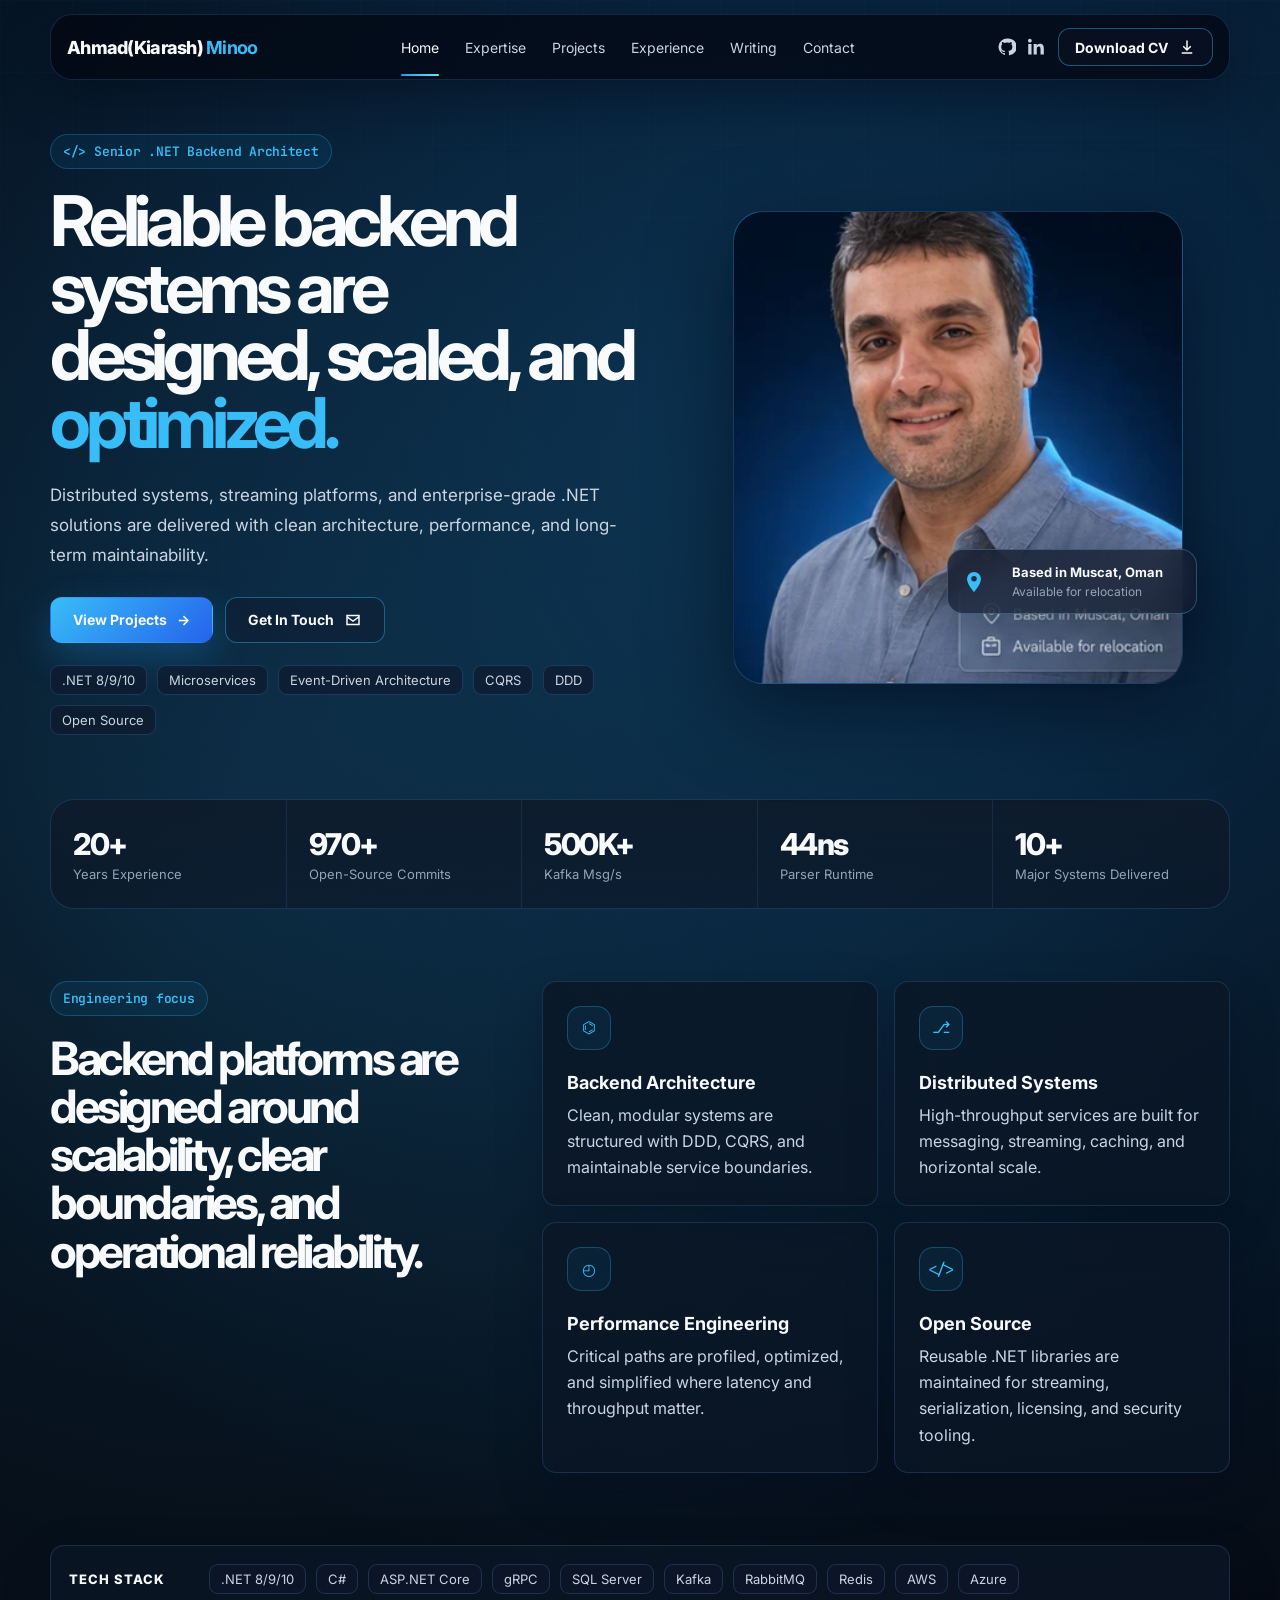
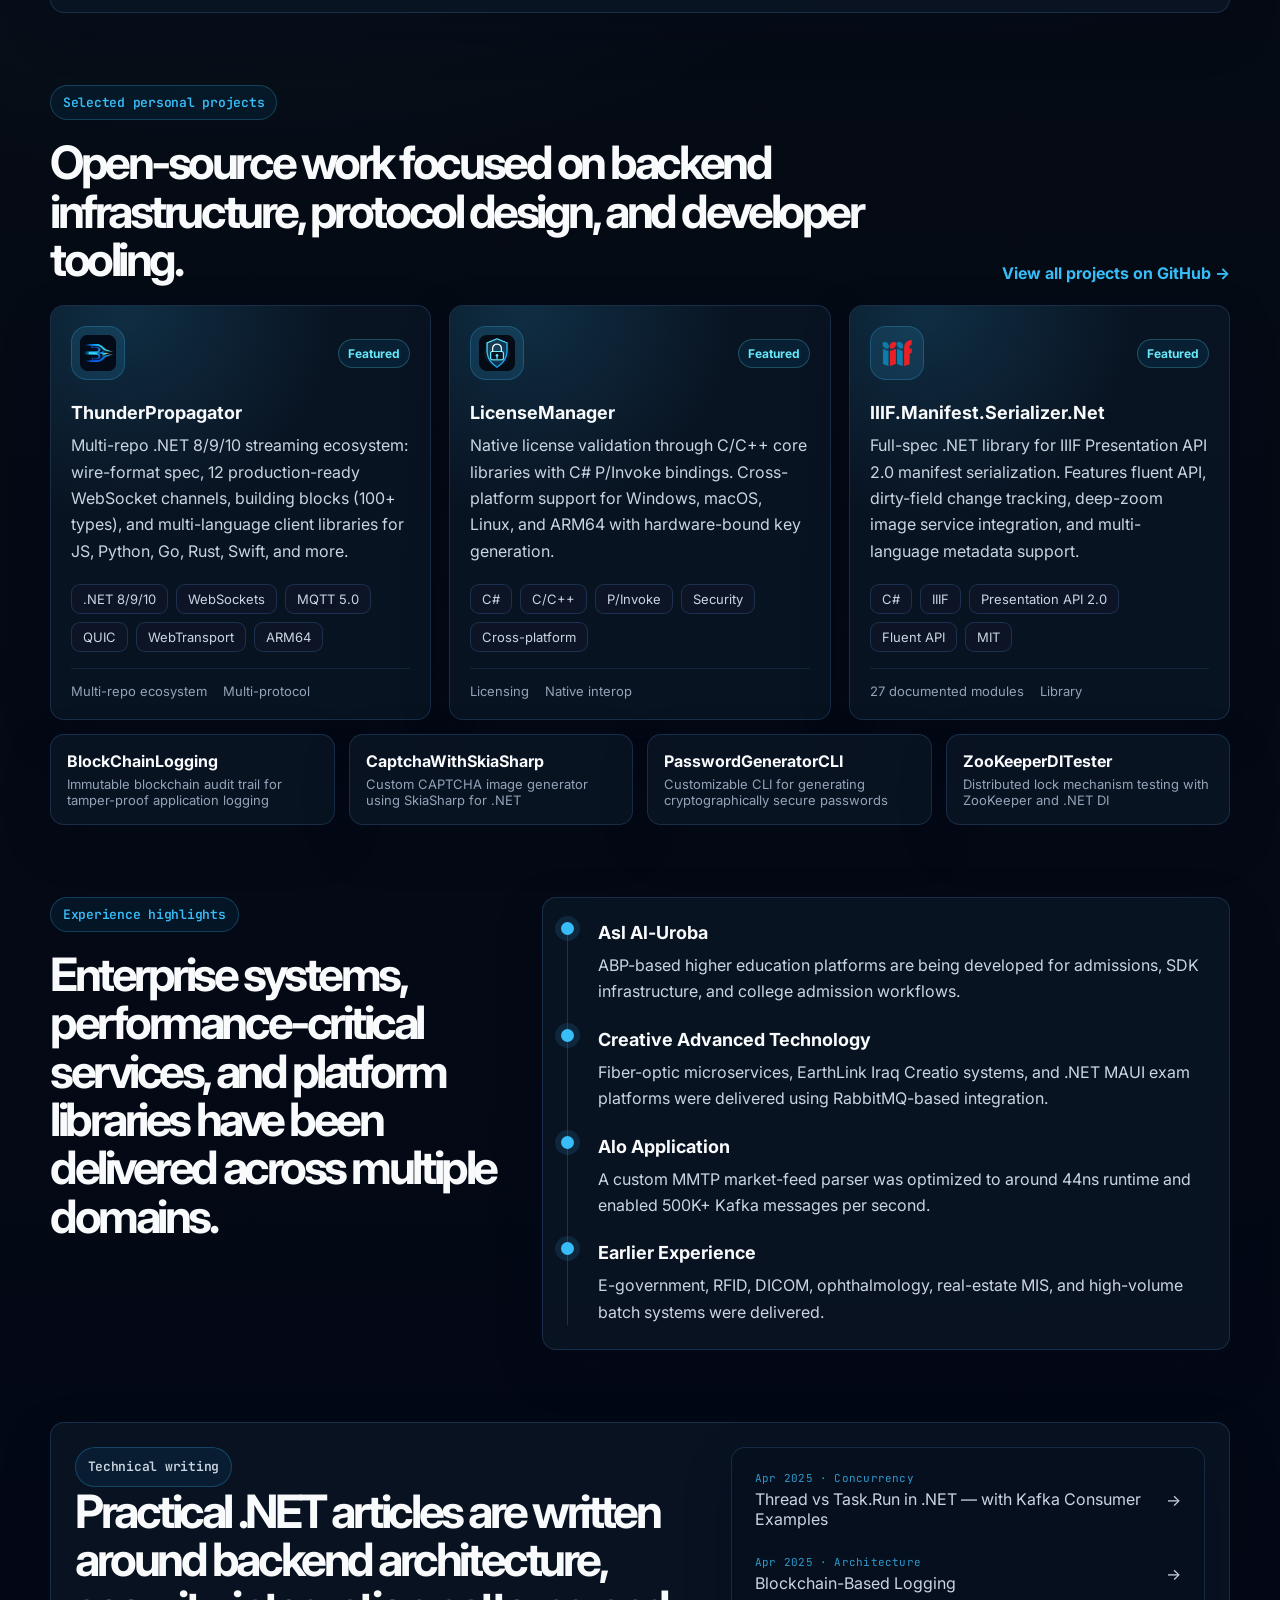
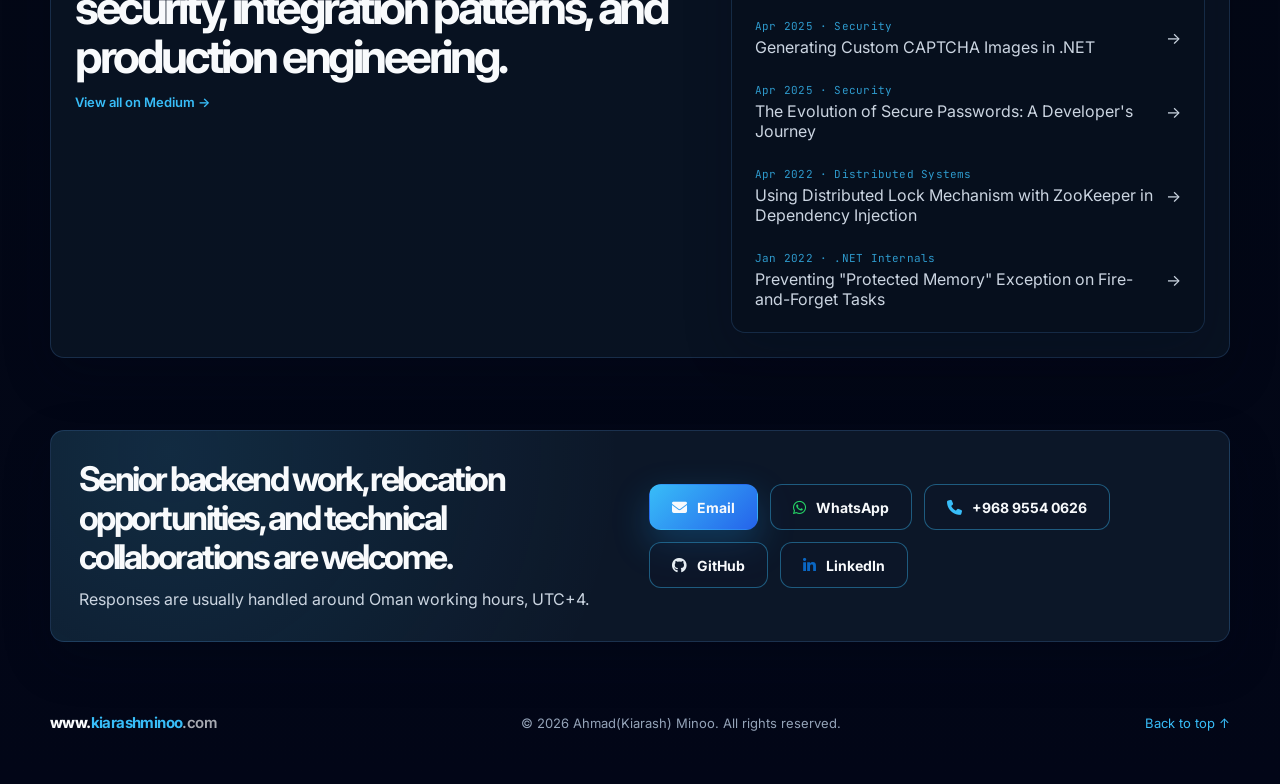
==== commit ea744359: "Update projects section with accurate data fetched from GitHub Featured cards: - ThunderPropagator: " ====
--- a/index.html
+++ b/index.html
@@ -116,7 +116,7 @@
 <body>
   <div class="site-shell">
     <header class="site-header" data-header>
-      <a class="brand" href="#home" aria-label="Ahmad(Kiarash) Minoo's homepage">
+      <a class="brand" href="kiarashminoo.com" aria-label="Ahmad(Kiarash) Minoo's homepage">
         <span>Ahmad(Kiarash) </span><strong>Minoo</strong>
       </a>
 
@@ -258,9 +258,9 @@
               <span class="badge">Featured</span>
             </div>
             <h3>ThunderPropagator</h3>
-            <p>High-throughput multi-protocol .NET 10 streaming is supported across WebSockets, MQTT 5.0, QUIC, WebTransport, TCP, and UDP.</p>
-            <div class="tags"><span>.NET 10</span><span>Streaming</span><span>MQTT</span><span>QUIC</span><span>TCP/UDP</span></div>
-            <div class="project-meta"><span>970+ commits</span><span>Multi-protocol</span></div>
+            <p>Multi-repo .NET 8/9/10 streaming ecosystem: wire-format spec, 12 production-ready WebSocket channels, building blocks (100+ types), and multi-language client libraries for JS, Python, Go, Rust, Swift, and more.</p>
+            <div class="tags"><span>.NET 8/9/10</span><span>WebSockets</span><span>MQTT 5.0</span><span>QUIC</span><span>WebTransport</span><span>ARM64</span></div>
+            <div class="project-meta"><span>Multi-repo ecosystem</span><span>Multi-protocol</span></div>
           </article>
 
           <article class="project-card featured">
@@ -269,7 +269,7 @@
               <span class="badge">Featured</span>
             </div>
             <h3>LicenseManager</h3>
-            <p>Native license validation is provided through C/C++ core libraries with C# P/Invoke bindings for Windows, macOS, Linux, and ARM64.</p>
+            <p>Native license validation through C/C++ core libraries with C# P/Invoke bindings. Cross-platform support for Windows, macOS, Linux, and ARM64 with hardware-bound key generation.</p>
             <div class="tags"><span>C#</span><span>C/C++</span><span>P/Invoke</span><span>Security</span><span>Cross-platform</span></div>
             <div class="project-meta"><span>Licensing</span><span>Native interop</span></div>
           </article>
@@ -280,17 +280,29 @@
               <span class="badge">Featured</span>
             </div>
             <h3>IIIF.Manifest.Serializer.Net</h3>
-            <p>IIIF manifests are serialized with support for Auth API 1.0/2.0, georeference, Content State, and Discovery API.</p>
-            <div class="tags"><span>.NET</span><span>IIIF</span><span>Serializer</span><span>Image API</span><span>Discovery API</span></div>
-            <div class="project-meta"><span>Standards</span><span>Library</span></div>
+            <p>Full-spec .NET library for IIIF Presentation API 2.0 manifest serialization. Features fluent API, dirty-field change tracking, deep-zoom image service integration, and multi-language metadata support.</p>
+            <div class="tags"><span>C#</span><span>IIIF</span><span>Presentation API 2.0</span><span>Fluent API</span><span>MIT</span></div>
+            <div class="project-meta"><span>27 documented modules</span><span>Library</span></div>
           </article>
         </div>
 
         <div class="mini-projects">
-          <article><strong>BlockChainLogging</strong><span>Tamper-proof audit trail</span></article>
-          <article><strong>CaptchaWithSkiaSharp</strong><span>CAPTCHA generator with SkiaSharp</span></article>
-          <article><strong>PasswordGeneratorCLI</strong><span>Secure password generator CLI</span></article>
-          <article><strong>ZooKeeperDITester</strong><span>Diagnostic and integration tester</span></article>
+          <article>
+            <strong><a href="https://github.com/KiarashMinoo/BlockChainLogging" target="_blank" rel="noreferrer">BlockChainLogging</a></strong>
+            <span>Immutable blockchain audit trail for tamper-proof application logging</span>
+          </article>
+          <article>
+            <strong><a href="https://github.com/KiarashMinoo/CaptchaWithSkiaSharp" target="_blank" rel="noreferrer">CaptchaWithSkiaSharp</a></strong>
+            <span>Custom CAPTCHA image generator using SkiaSharp for .NET</span>
+          </article>
+          <article>
+            <strong><a href="https://github.com/KiarashMinoo/PasswordGeneratorCLI" target="_blank" rel="noreferrer">PasswordGeneratorCLI</a></strong>
+            <span>Customizable CLI for generating cryptographically secure passwords</span>
+          </article>
+          <article>
+            <strong><a href="https://github.com/KiarashMinoo/ZooKeeperDITester" target="_blank" rel="noreferrer">ZooKeeperDITester</a></strong>
+            <span>Distributed lock mechanism testing with ZooKeeper and .NET DI</span>
+          </article>
         </div>
       </section>
 
@@ -380,7 +392,7 @@
     </main>
 
     <footer class="site-footer">
-      <a class="brand small-brand" href="#home"><span>www.</span><strong>kiarashminoo</strong><em>.com</em></a>
+      <a class="brand small-brand" href="kiarashminoo.com"><span>www.</span><strong>kiarashminoo</strong><em>.com</em></a>
       <p>© <span data-year></span> Ahmad(Kiarash) Minoo. All rights reserved.</p>
       <a href="#home" class="back-top">Back to top ↑</a>
     </footer>
--- a/styles.css
+++ b/styles.css
@@ -612,6 +612,15 @@
   display: block;
 }
 
+.mini-projects strong a {
+  color: inherit;
+  transition: color 0.2s ease;
+}
+
+.mini-projects strong a:hover {
+  color: var(--blue-2);
+}
+
 .mini-projects span {
   margin-top: 5px;
   color: var(--muted);
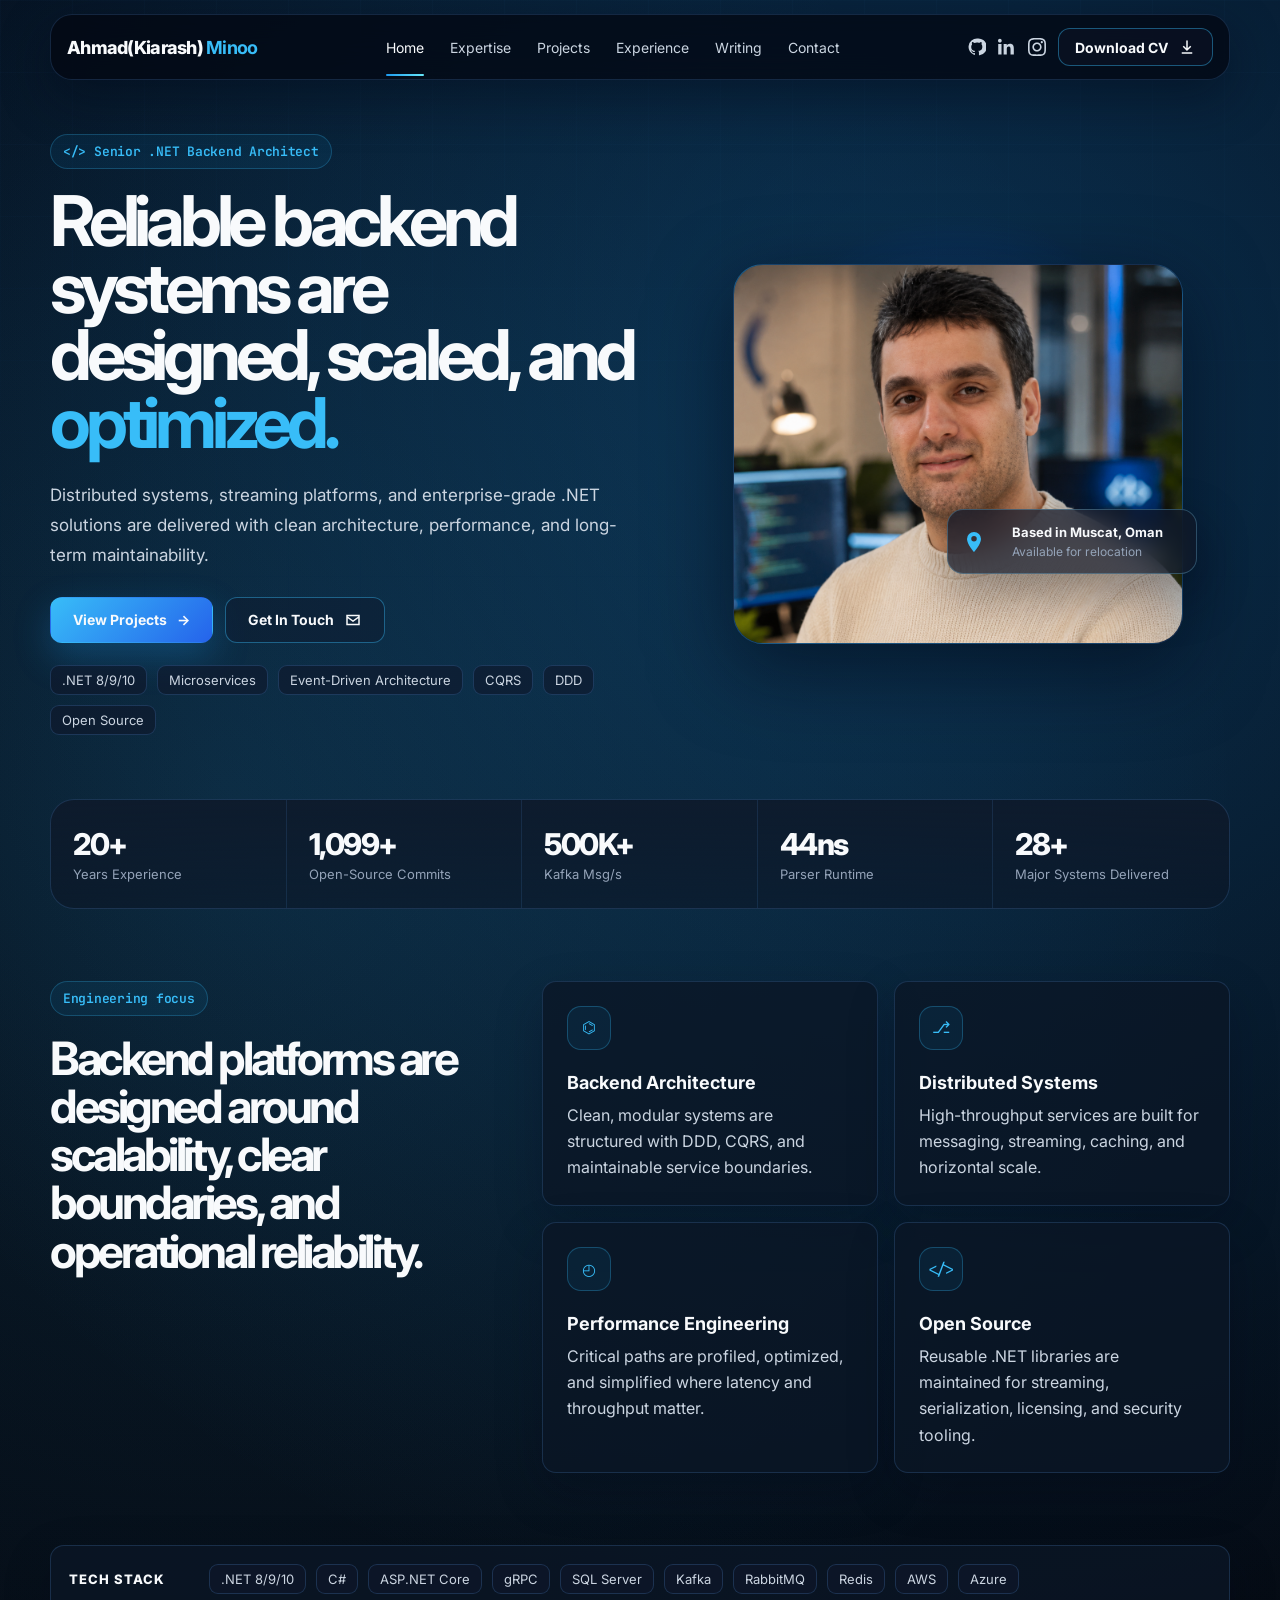
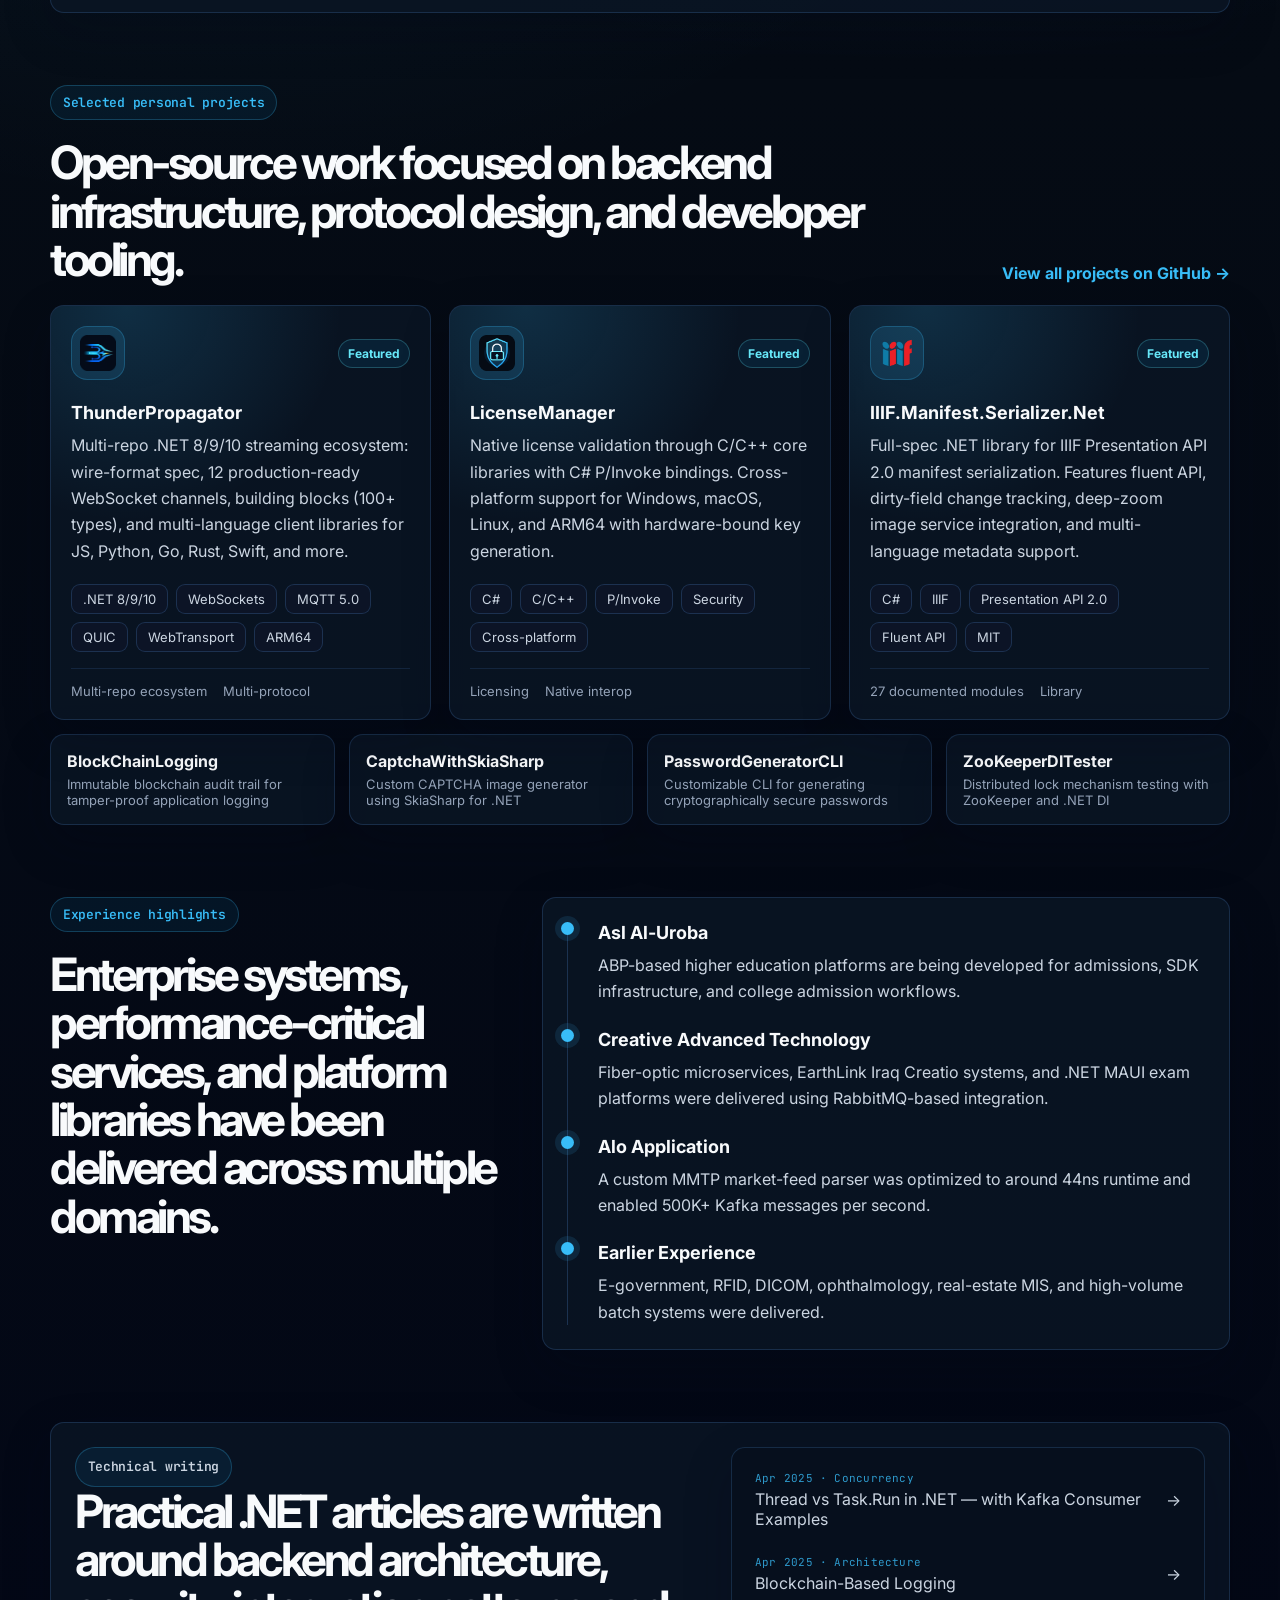
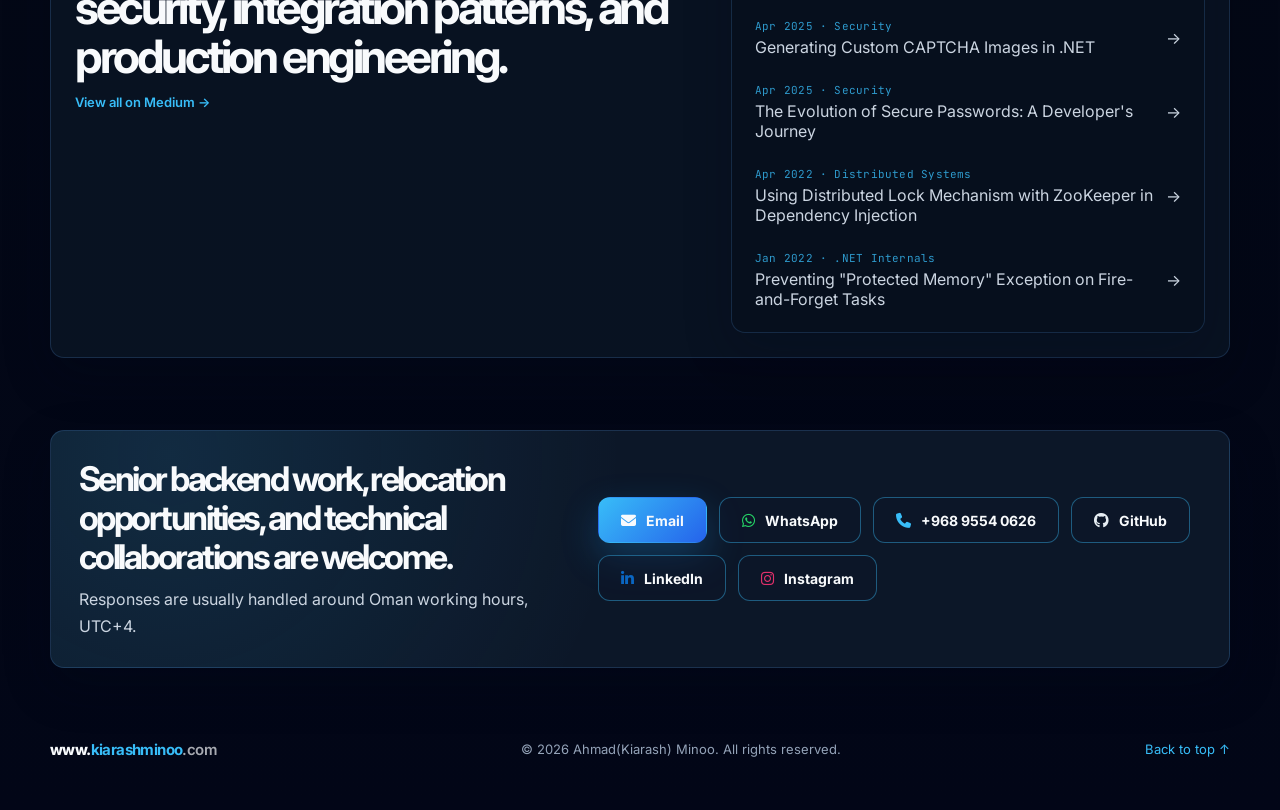
==== commit 6f79629b: "Update profile photo, stats, and add Instagram social link Profile photo: - Replace profile.png/prof" ====
--- a/index.html
+++ b/index.html
@@ -13,13 +13,18 @@
   <link rel="canonical" href="https://kiarashminoo.com" />
   <meta name="theme-color" content="#07111f" />
 
+  <!-- ═══ Google Search Console — ownership verification ═══
+       Steps: search.google.com/search-console → Add property → kiarashminoo.com
+              → HTML tag → copy the "content" value below and remove the TODO prefix -->
+  <meta name="google-site-verification" content="TODO_REPLACE_WITH_SEARCH_CONSOLE_VERIFICATION_CODE" />
+
   <!-- ═══ Open Graph — Facebook, LinkedIn, WhatsApp, Slack, Discord ═══ -->
   <meta property="og:type" content="profile" />
   <meta property="og:url" content="https://kiarashminoo.com" />
   <meta property="og:site_name" content="Ahmad Kiarash Minoo" />
   <meta property="og:title" content="Ahmad Kiarash Minoo — Senior .NET Backend Architect" />
-  <meta property="og:description" content="20+ years designing distributed systems, streaming platforms, and enterprise .NET solutions. 970+ open-source commits. Available for senior backend roles and relocation. Based in Muscat, Oman." />
-  <meta property="og:image" content="https://kiarashminoo.com/assets/profile.png" />
+  <meta property="og:description" content="20+ years designing distributed systems, streaming platforms, and enterprise .NET solutions. 1,099+ open-source commits. Available for senior backend roles and relocation. Based in Muscat, Oman." />
+  <meta property="og:image" content="https://kiarashminoo.com/assets/new-profile.png" />
   <meta property="og:image:alt" content="Ahmad Kiarash Minoo — Senior .NET Backend Architect" />
   <meta property="og:locale" content="en_US" />
   <meta property="profile:first_name" content="Ahmad" />
@@ -29,8 +34,8 @@
   <!-- ═══ Twitter / X Card ═══ -->
   <meta name="twitter:card" content="summary_large_image" />
   <meta name="twitter:title" content="Ahmad Kiarash Minoo — Senior .NET Backend Architect" />
-  <meta name="twitter:description" content="20+ years designing distributed systems, streaming platforms, and enterprise .NET solutions. 970+ open-source commits. Based in Muscat, Oman." />
-  <meta name="twitter:image" content="https://kiarashminoo.com/assets/profile.png" />
+  <meta name="twitter:description" content="20+ years designing distributed systems, streaming platforms, and enterprise .NET solutions. 1,099+ open-source commits. Based in Muscat, Oman." />
+  <meta name="twitter:image" content="https://kiarashminoo.com/assets/new-profile.png" />
   <meta name="twitter:image:alt" content="Ahmad Kiarash Minoo — Senior .NET Backend Architect" />
   <meta name="twitter:creator" content="@KiarashMinoo" />
 
@@ -47,11 +52,11 @@
         "url": "https://kiarashminoo.com",
         "image": {
           "@type": "ImageObject",
-          "url": "https://kiarashminoo.com/assets/profile.png",
+          "url": "https://kiarashminoo.com/assets/new-profile.png",
           "description": "Ahmad Kiarash Minoo — Senior .NET Backend Architect"
         },
         "jobTitle": "Senior .NET Backend Architect",
-        "description": "Senior .NET Backend Architect with 20+ years of experience designing distributed systems, high-throughput streaming platforms, and enterprise-grade .NET solutions. Specialises in microservices, CQRS, DDD, Kafka, gRPC, and multi-protocol streaming. Active open-source contributor with 970+ commits.",
+        "description": "Senior .NET Backend Architect with 20+ years of experience designing distributed systems, high-throughput streaming platforms, and enterprise-grade .NET solutions. Specialises in microservices, CQRS, DDD, Kafka, gRPC, and multi-protocol streaming. Active open-source contributor with 1,099+ commits.",
         "knowsAbout": [
           ".NET 8", ".NET 9", ".NET 10", "C#", "ASP.NET Core",
           "Distributed Systems", "Microservices", "Event-Driven Architecture",
@@ -82,7 +87,8 @@
         "sameAs": [
           "https://github.com/KiarashMinoo",
           "https://linkedin.com/in/ahmadminoo",
-          "https://ahmadminoo.medium.com"
+          "https://ahmadminoo.medium.com",
+          "https://www.instagram.com/kiarashminoo/"
         ]
       },
       {
@@ -107,6 +113,32 @@
   }
   </script>
 
+  <!-- ═══ Google Tag Manager ═══
+       Steps: tagmanager.google.com → Create account → Web → get GTM-XXXXXXX ID
+              Replace TODO_GTM_ID in BOTH snippets below (head + body).
+       GTM can manage GA4, Google Ads, and other tags without further code changes. -->
+  <script>(function(w,d,s,l,i){w[l]=w[l]||[];w[l].push({'gtm.start':
+  new Date().getTime(),event:'gtm.js'});var f=d.getElementsByTagName(s)[0],
+  j=d.createElement(s),dl=l!='dataLayer'?'&l='+l:'';j.async=true;j.src=
+  'https://www.googletagmanager.com/gtm.js?id='+i+dl;f.parentNode.insertBefore(j,f);
+  })(window,document,'script','dataLayer','TODO_GTM_ID');</script>
+
+  <!-- ═══ Google Analytics 4 (GA4) — direct install fallback ═══
+       Steps: analytics.google.com → Admin → Create property → Web stream → kiarashminoo.com
+              Copy the Measurement ID (G-XXXXXXXXXX) and replace TODO_GA4_MEASUREMENT_ID below.
+       Note: if you use GTM above, you can load GA4 from there instead and remove these two lines. -->
+  <script async src="https://www.googletagmanager.com/gtag/js?id=TODO_GA4_MEASUREMENT_ID"></script>
+  <script>
+    window.dataLayer = window.dataLayer || [];
+    function gtag(){dataLayer.push(arguments);}
+    gtag('js', new Date());
+    gtag('config', 'TODO_GA4_MEASUREMENT_ID', {
+      page_title: document.title,
+      page_location: window.location.href,
+      anonymize_ip: true
+    });
+  </script>
+
   <link rel="preconnect" href="https://fonts.googleapis.com" />
   <link rel="preconnect" href="https://fonts.gstatic.com" crossorigin />
   <link href="https://fonts.googleapis.com/css2?family=Inter:wght@400;500;600;700;800&family=JetBrains+Mono:wght@400;600&display=swap" rel="stylesheet" />
@@ -114,6 +146,10 @@
   <link rel="stylesheet" href="styles.css" />
 </head>
 <body>
+  <!-- Google Tag Manager (noscript fallback — required by GTM spec) -->
+  <noscript><iframe src="https://www.googletagmanager.com/ns.html?id=TODO_GTM_ID"
+  height="0" width="0" style="display:none;visibility:hidden"></iframe></noscript>
+
   <div class="site-shell">
     <header class="site-header" data-header>
       <a class="brand" href="kiarashminoo.com" aria-label="Ahmad(Kiarash) Minoo's homepage">
@@ -140,6 +176,9 @@
         <a class="icon-link" href="https://linkedin.com/in/ahmadminoo" target="_blank" rel="noreferrer" aria-label="LinkedIn">
           <svg viewBox="0 0 24 24" aria-hidden="true"><path d="M4.98 3.5C4.98 4.9 3.86 6 2.5 6S0 4.9 0 3.5 1.12 1 2.5 1s2.48 1.1 2.48 2.5ZM.3 8h4.4v14H.3V8Zm7.2 0h4.2v1.9h.1c.6-1.1 2-2.3 4.1-2.3 4.4 0 5.2 2.9 5.2 6.6V22h-4.4v-6.9c0-1.6 0-3.8-2.3-3.8s-2.7 1.8-2.7 3.7v7H7.5V8Z"/></svg>
         </a>
+        <a class="icon-link" href="https://www.instagram.com/kiarashminoo/" target="_blank" rel="noreferrer" aria-label="Instagram">
+          <svg viewBox="0 0 24 24" aria-hidden="true"><path d="M12 2.163c3.204 0 3.584.012 4.85.07 3.252.148 4.771 1.691 4.919 4.919.058 1.265.069 1.645.069 4.849 0 3.205-.012 3.584-.069 4.849-.149 3.225-1.664 4.771-4.919 4.919-1.266.058-1.644.07-4.85.07-3.204 0-3.584-.012-4.849-.07-3.26-.149-4.771-1.699-4.919-4.92-.058-1.265-.07-1.644-.07-4.849 0-3.204.013-3.583.07-4.849.149-3.227 1.664-4.771 4.919-4.919 1.266-.057 1.645-.069 4.849-.069zm0-2.163c-3.259 0-3.667.014-4.947.072-4.358.2-6.78 2.618-6.98 6.98-.059 1.281-.073 1.689-.073 4.948 0 3.259.014 3.668.072 4.948.2 4.358 2.618 6.78 6.98 6.98 1.281.058 1.689.072 4.948.072 3.259 0 3.668-.014 4.948-.072 4.354-.2 6.782-2.618 6.979-6.98.059-1.28.073-1.689.073-4.948 0-3.259-.014-3.667-.072-4.947-.196-4.354-2.617-6.78-6.979-6.98-1.281-.059-1.69-.073-4.949-.073zm0 5.838c-3.403 0-6.162 2.759-6.162 6.162s2.759 6.163 6.162 6.163 6.162-2.759 6.162-6.163c0-3.403-2.759-6.162-6.162-6.162zm0 10.162c-2.209 0-4-1.79-4-4 0-2.209 1.791-4 4-4s4 1.791 4 4c0 2.21-1.791 4-4 4zm6.406-11.845c-.796 0-1.441.645-1.441 1.44s.645 1.44 1.441 1.44c.795 0 1.439-.645 1.439-1.44s-.644-1.44-1.439-1.44z"/></svg>
+        </a>
         <a class="btn btn-outline small" href="assets/Ahmad-Kiarash-Minoo-CV.pdf" download>
           Download CV
           <svg viewBox="0 0 24 24" aria-hidden="true"><path d="M12 3a1 1 0 0 1 1 1v9.6l3.3-3.3 1.4 1.4-5.7 5.7-5.7-5.7 1.4-1.4 3.3 3.3V4a1 1 0 0 1 1-1ZM5 19h14v2H5v-2Z"/></svg>
@@ -176,8 +215,7 @@
         <div class="hero-visual">
           <div class="portrait-glow"></div>
           <picture>
-            <source srcset="assets/profile.webp" type="image/webp" />
-            <img src="assets/profile.png" alt="Ahmad(Kiarash) Minoo" />
+            <img src="assets/new-profile.png" alt="Ahmad(Kiarash) Minoo" />
           </picture>
           <div class="location-card glass">
             <div>
@@ -190,10 +228,10 @@
 
       <section class="stats">
         <article><span>20+</span><p>Years Experience</p></article>
-        <article><span>970+</span><p>Open-Source Commits</p></article>
+        <article><span>1,099+</span><p>Open-Source Commits</p></article>
         <article><span>500K+</span><p>Kafka Msg/s</p></article>
         <article><span>44ns</span><p>Parser Runtime</p></article>
-        <article><span>10+</span><p>Major Systems Delivered</p></article>
+        <article><span>28+</span><p>Major Systems Delivered</p></article>
       </section>
 
       <section id="expertise" class="section split-section">
@@ -387,6 +425,7 @@
           <a class="btn btn-ghost btn-phone" href="tel:+96895540626"><i class="fa-solid fa-phone"></i> +968 9554 0626</a>
           <a class="btn btn-ghost btn-github" href="https://github.com/KiarashMinoo" target="_blank" rel="noreferrer"><i class="fa-brands fa-github"></i> GitHub</a>
           <a class="btn btn-ghost btn-linkedin" href="https://linkedin.com/in/ahmadminoo" target="_blank" rel="noreferrer"><i class="fa-brands fa-linkedin-in"></i> LinkedIn</a>
+          <a class="btn btn-ghost btn-instagram" href="https://www.instagram.com/kiarashminoo/" target="_blank" rel="noreferrer"><i class="fa-brands fa-instagram"></i> Instagram</a>
         </div>
       </section>
     </main>
--- a/styles.css
+++ b/styles.css
@@ -292,7 +292,7 @@
 
 .hero-visual {
   position: relative;
-  min-height: 500px;
+  min-height: 420px;
   display: grid;
   place-items: end center;
 }
@@ -310,7 +310,7 @@
 .hero-visual picture {
   position: relative;
   width: min(100%, 450px);
-  aspect-ratio: 0.95;
+  height: 380px;
   border-radius: 30px;
   overflow: hidden;
   border: 1px solid rgba(96, 165, 250, 0.2);
@@ -322,7 +322,7 @@
   width: 100%;
   height: 100%;
   object-fit: cover;
-  object-position: 52% 40%;
+  object-position: 52% 20%;
 }
 
 .glass {
@@ -864,11 +864,13 @@
 .btn-phone       { white-space: nowrap; }
 .btn-github i    { color: #e6edf3; }
 .btn-linkedin i  { color: #0A66C2; }
+.btn-instagram i { color: #E1306C; }
 
 .btn-whatsapp:hover { border-color: rgba(37, 211, 102, 0.55);  background: rgba(37, 211, 102, 0.08); }
 .btn-phone:hover    { border-color: var(--border-strong);       background: rgba(56, 189, 248, 0.10); }
 .btn-github:hover   { border-color: rgba(230, 237, 243, 0.35);  background: rgba(230, 237, 243, 0.07); }
-.btn-linkedin:hover { border-color: rgba(10, 102, 194, 0.55);   background: rgba(10, 102, 194, 0.10); }
+.btn-linkedin:hover  { border-color: rgba(10, 102, 194, 0.55);   background: rgba(10, 102, 194, 0.10); }
+.btn-instagram:hover { border-color: rgba(225, 48, 108, 0.55);   background: rgba(225, 48, 108, 0.08); }
 
 @media (max-width: 580px) {
   .site-header {
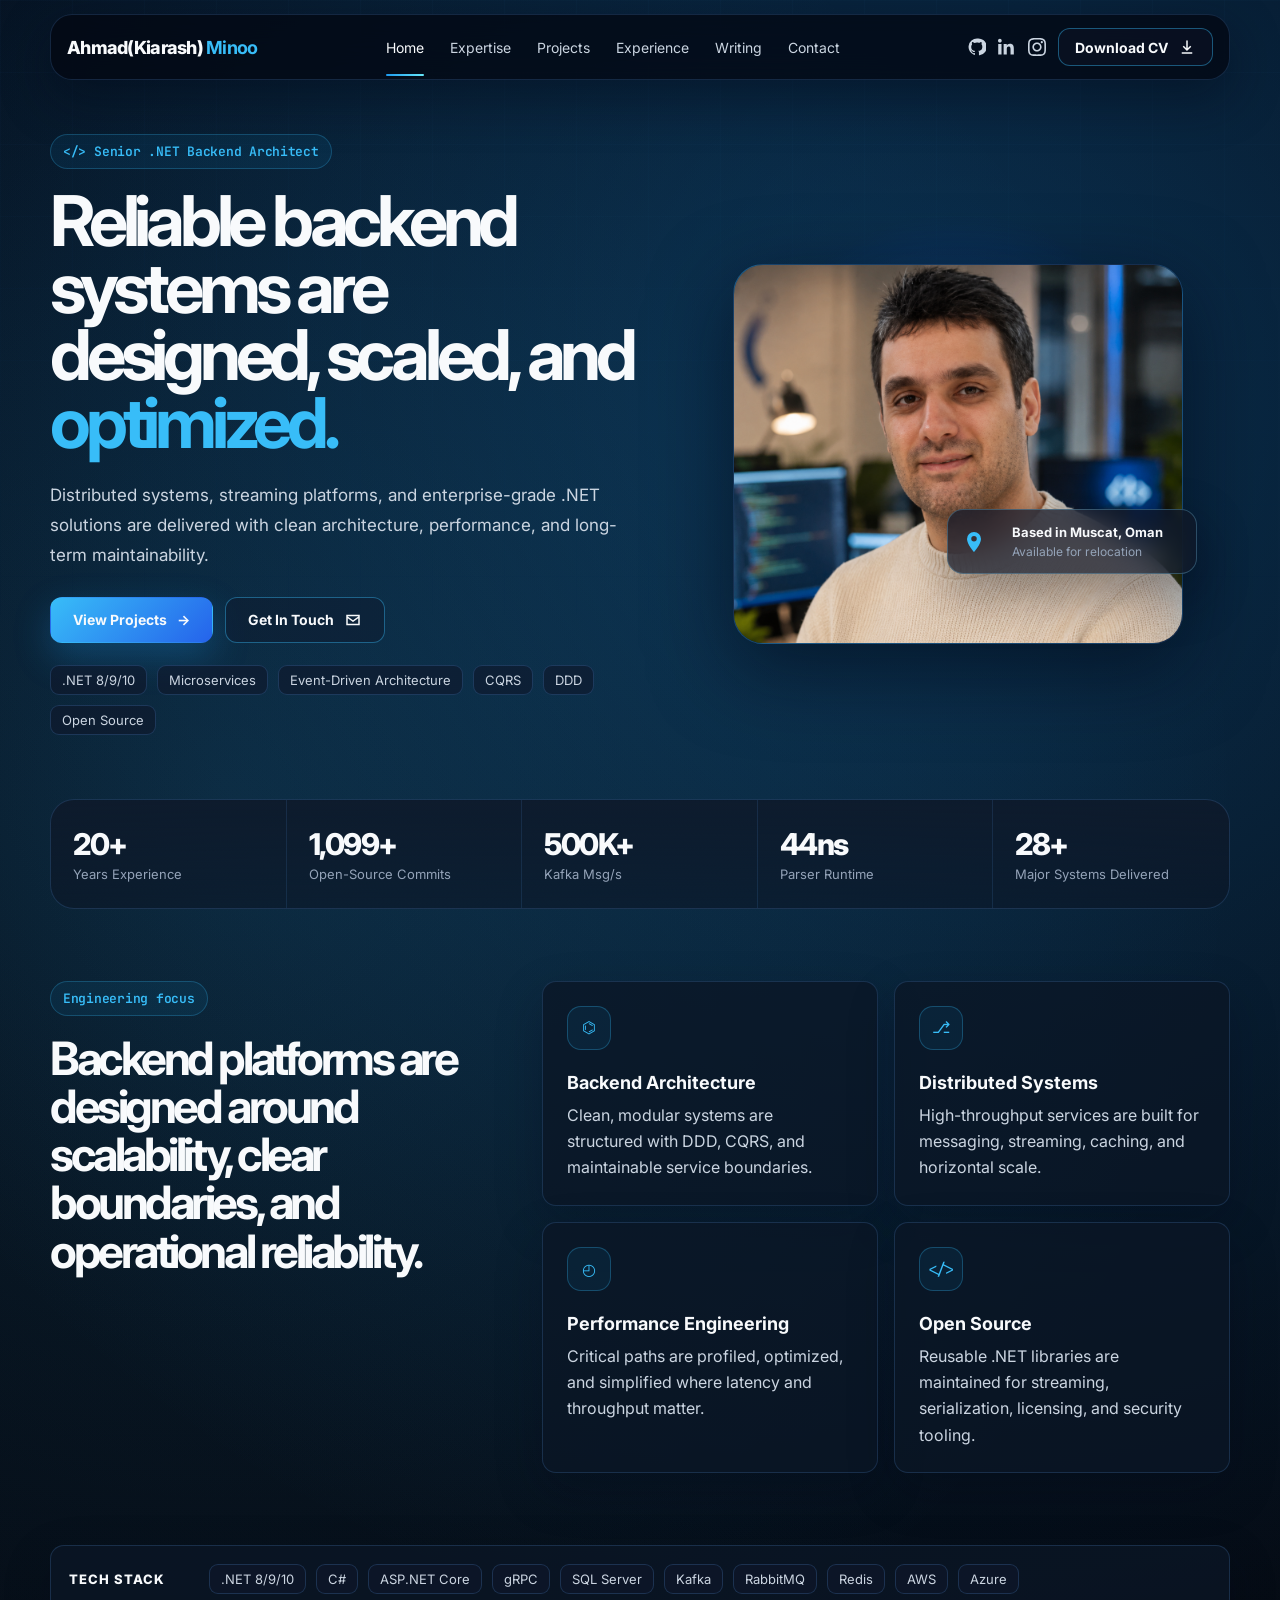
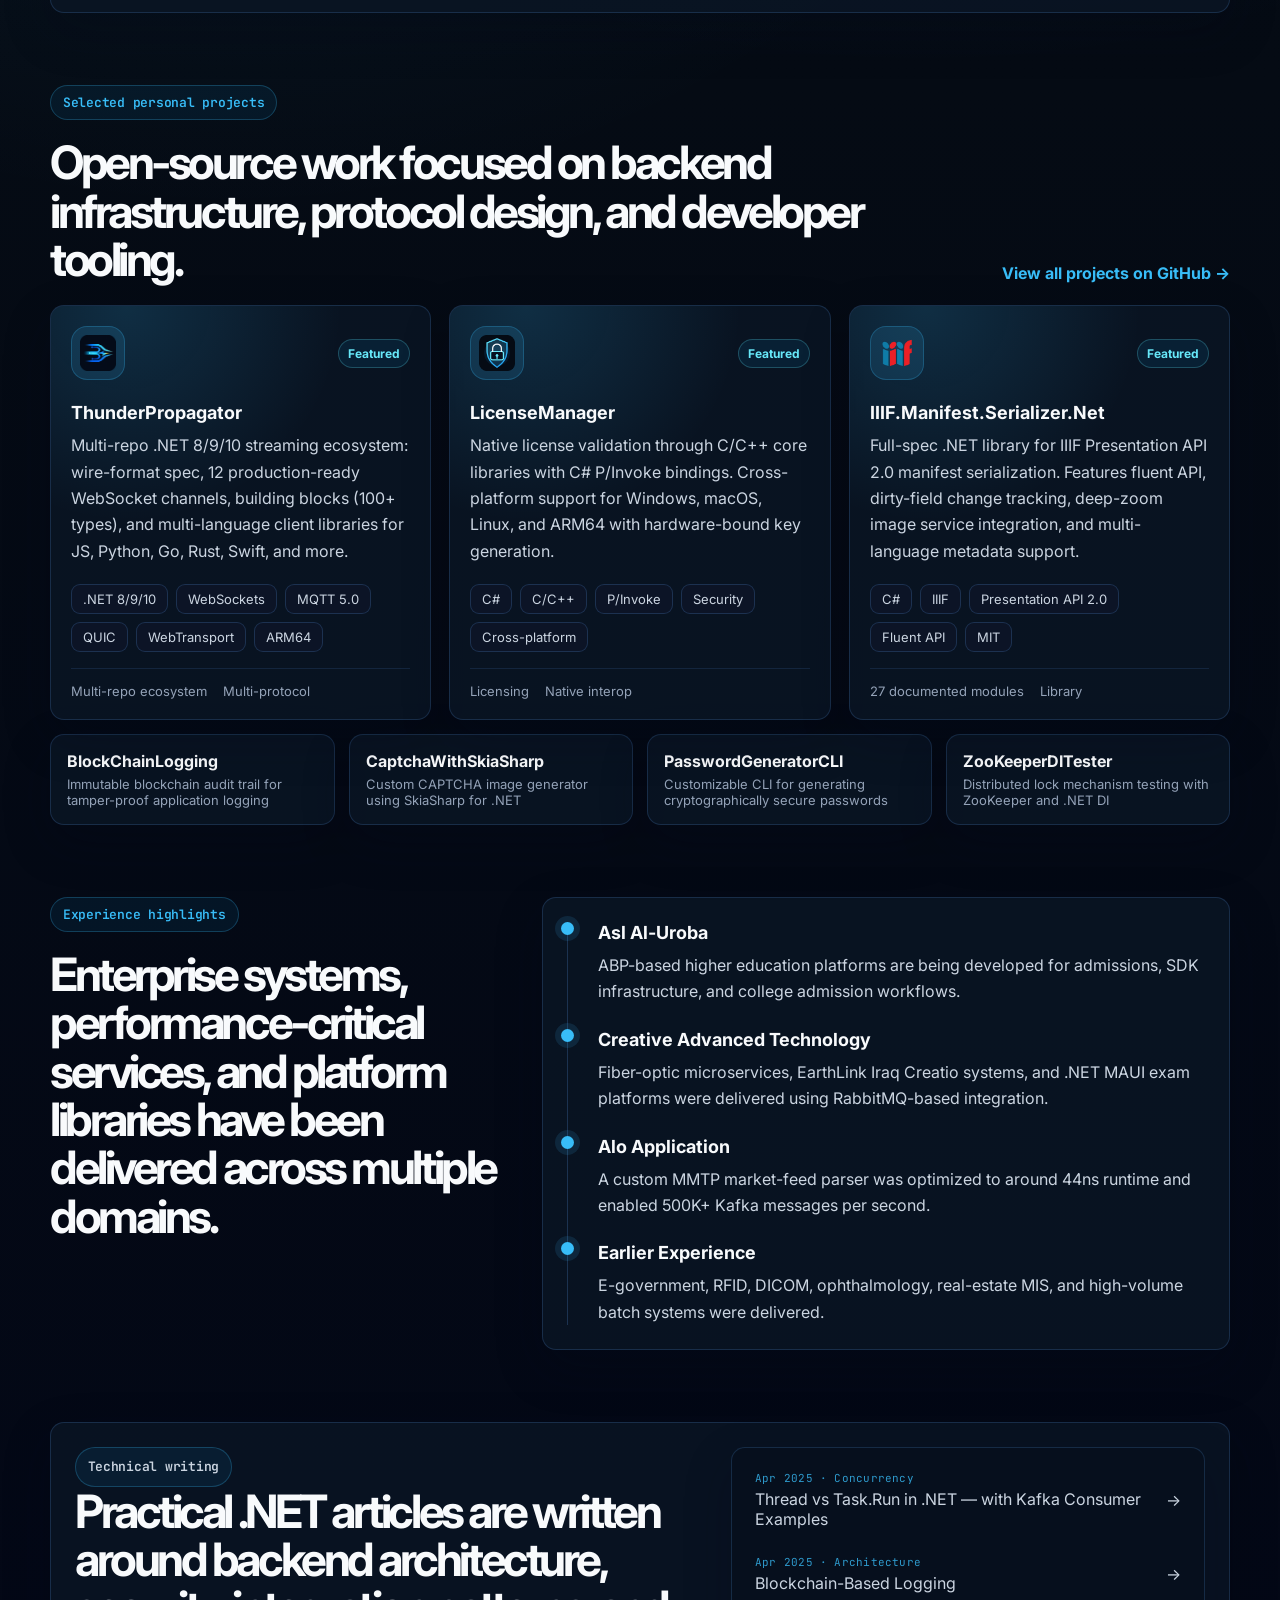
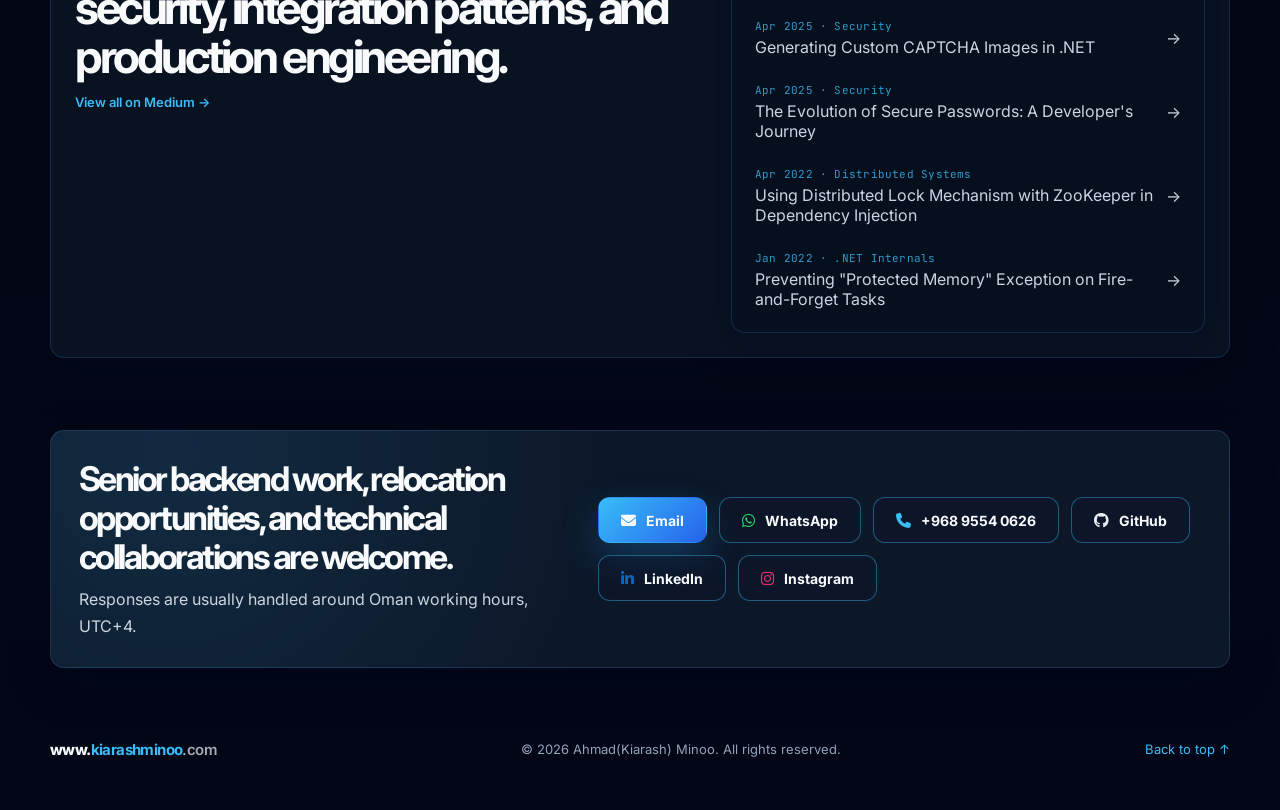
==== commit ba25e1ec: "Tighten homepage links and email handling Add a repo-level `.gitignore`, switch brand links to use t" ====
--- a/index.html
+++ b/index.html
@@ -1,4 +1,4 @@
-﻿<!doctype html>
+<!doctype html>
 <html lang="en">
 <head>
   <meta charset="utf-8" />
@@ -75,7 +75,7 @@
           {
             "@type": "ContactPoint",
             "contactType": "professional inquiries",
-            "email": "ahmadminoo@gmail.com"
+            "email": "ahmadminoo\u0040gmail.com"
           },
           {
             "@type": "ContactPoint",
@@ -152,7 +152,7 @@
 
   <div class="site-shell">
     <header class="site-header" data-header>
-      <a class="brand" href="kiarashminoo.com" aria-label="Ahmad(Kiarash) Minoo's homepage">
+      <a class="brand" href="/" aria-label="Ahmad(Kiarash) Minoo's homepage">
         <span>Ahmad(Kiarash) </span><strong>Minoo</strong>
       </a>
 
@@ -420,7 +420,7 @@
           <p>Responses are usually handled around Oman working hours, UTC+4.</p>
         </div>
         <div class="cta-row contact-btns">
-          <a class="btn btn-primary" href="mailto:ahmadminoo@gmail.com"><i class="fa-solid fa-envelope"></i> Email</a>
+          <a class="btn btn-primary" href="#contact" data-email-link data-email-user="ahmadminoo" data-email-domain="gmail.com"><i class="fa-solid fa-envelope"></i> Email</a>
           <a class="btn btn-ghost btn-whatsapp" href="https://wa.me/96895540626" target="_blank" rel="noreferrer"><i class="fa-brands fa-whatsapp"></i> WhatsApp</a>
           <a class="btn btn-ghost btn-phone" href="tel:+96895540626"><i class="fa-solid fa-phone"></i> +968 9554 0626</a>
           <a class="btn btn-ghost btn-github" href="https://github.com/KiarashMinoo" target="_blank" rel="noreferrer"><i class="fa-brands fa-github"></i> GitHub</a>
@@ -431,7 +431,7 @@
     </main>
 
     <footer class="site-footer">
-      <a class="brand small-brand" href="kiarashminoo.com"><span>www.</span><strong>kiarashminoo</strong><em>.com</em></a>
+      <a class="brand small-brand" href="/"><span>www.</span><strong>kiarashminoo</strong><em>.com</em></a>
       <p>© <span data-year></span> Ahmad(Kiarash) Minoo. All rights reserved.</p>
       <a href="#home" class="back-top">Back to top ↑</a>
     </footer>
@@ -440,3 +440,4 @@
   <script src="script.js"></script>
 </body>
 </html>
+
--- a/styles.css
+++ b/styles.css
@@ -25,6 +25,11 @@
 
 html {
   scroll-behavior: smooth;
+  scroll-padding-top: 76px;
+}
+
+#home, #expertise, #projects, #experience, #writing, #contact {
+  scroll-margin-top: 76px;
 }
 
 body {
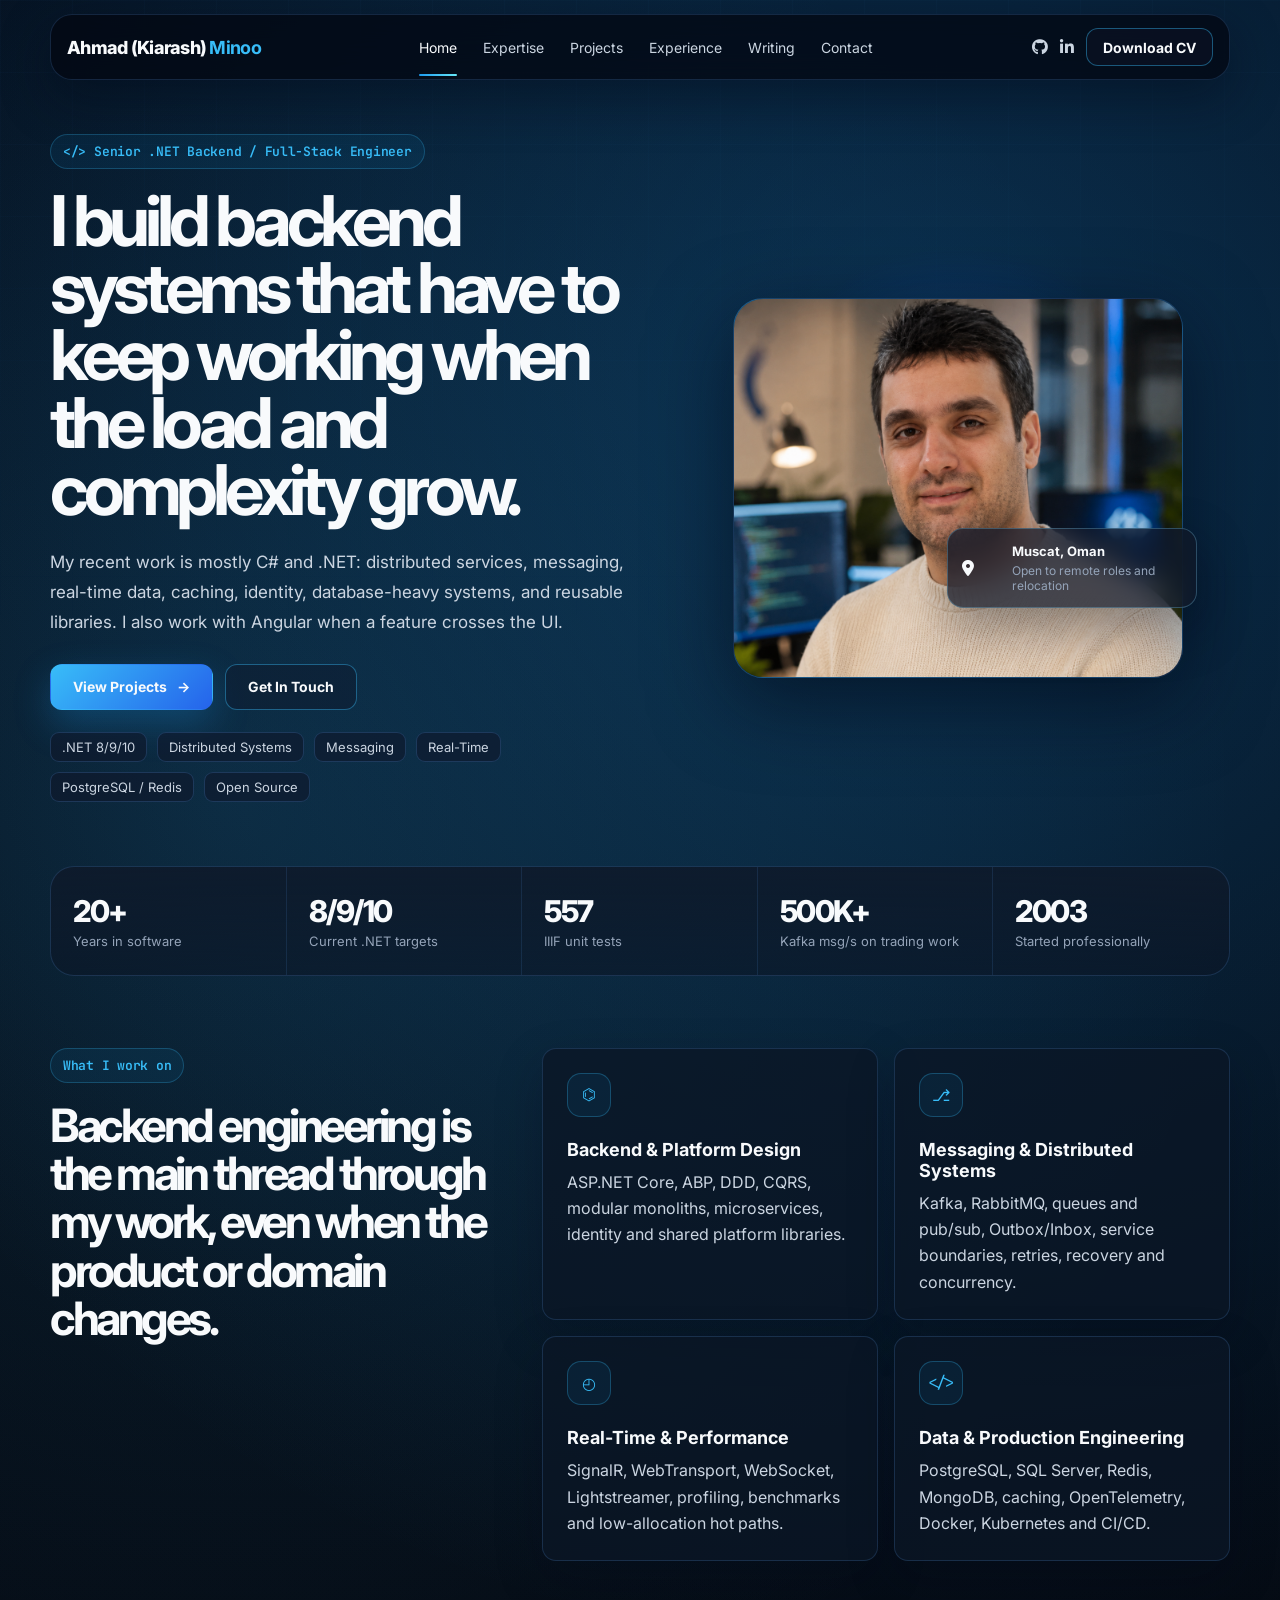
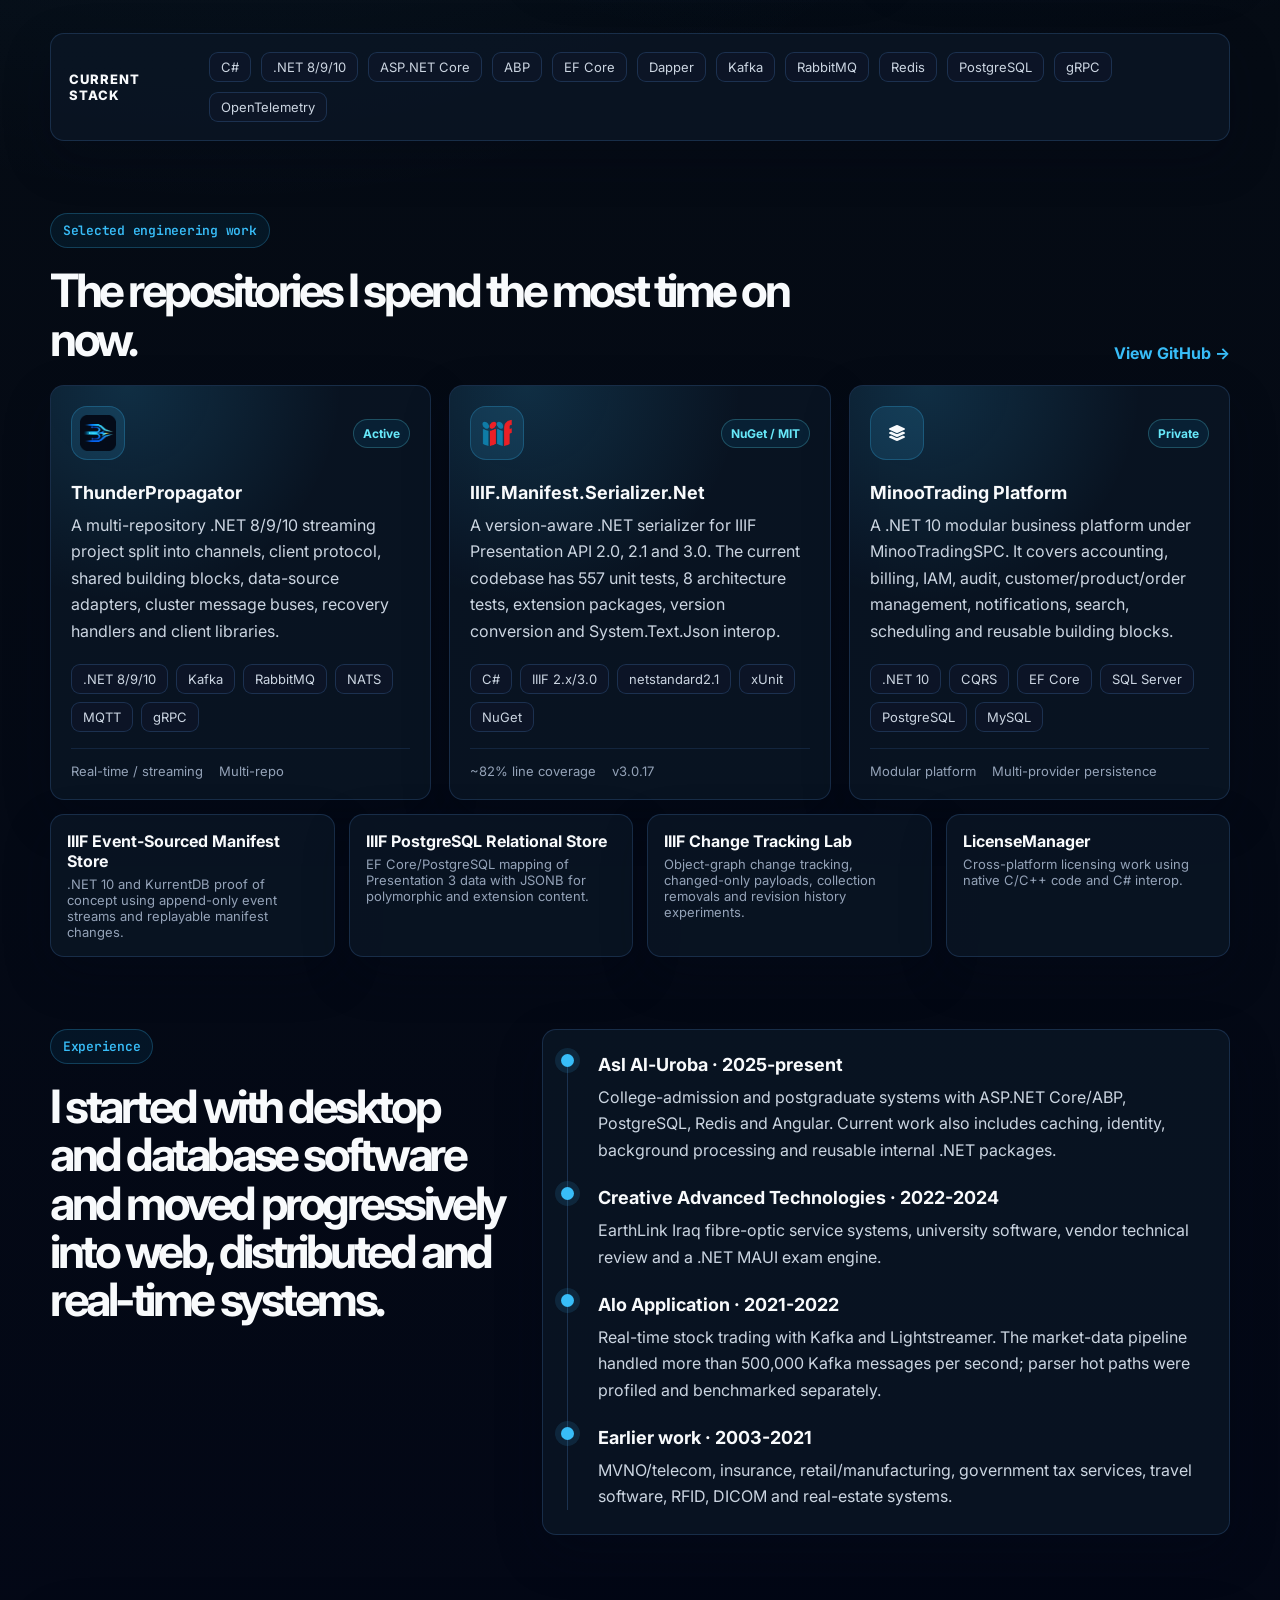
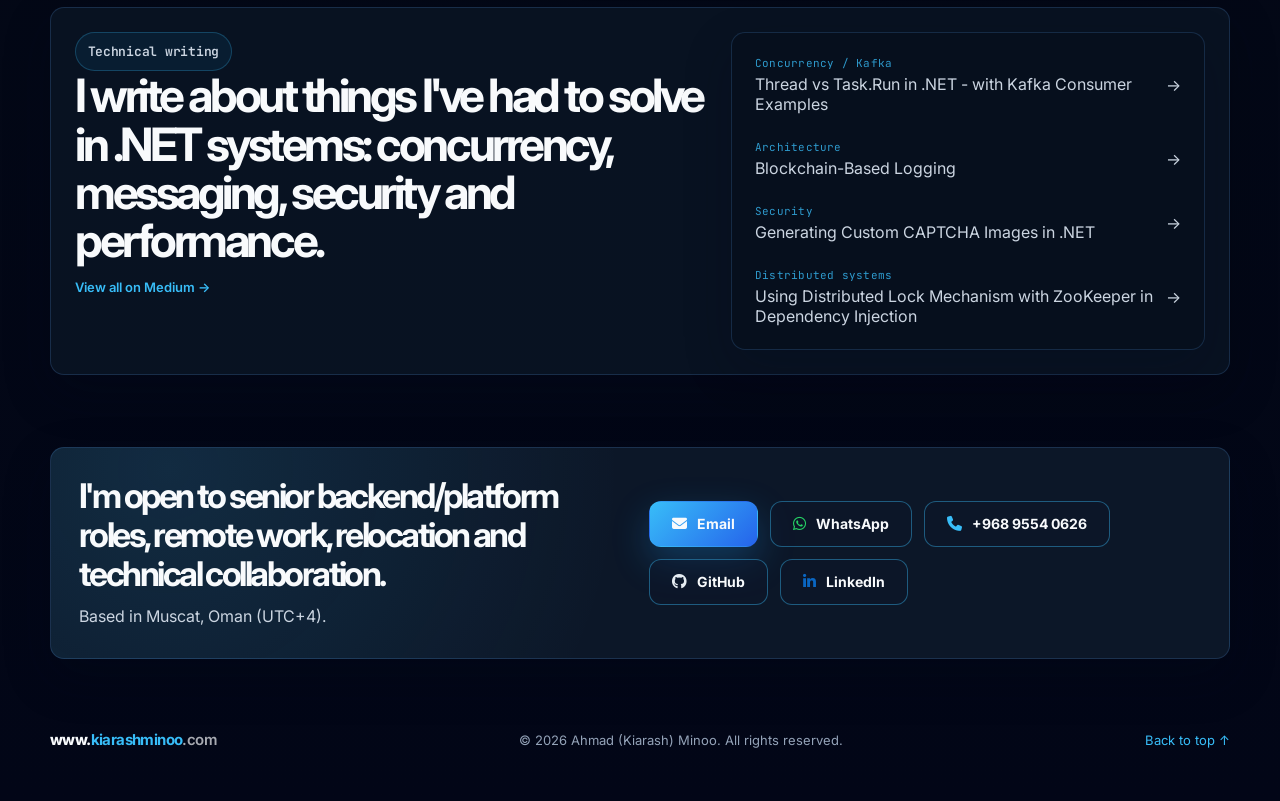
==== commit 5fbb0e69: "Refresh portfolio content from current projects" ====
--- a/index.html
+++ b/index.html
@@ -3,43 +3,27 @@
 <head>
   <meta charset="utf-8" />
   <meta name="viewport" content="width=device-width, initial-scale=1" />
-
-  <!-- ═══ Primary SEO ═══ -->
-  <title>Ahmad Kiarash Minoo — Senior .NET Backend Architect | Distributed Systems & Streaming</title>
-  <meta name="description" content="Ahmad Kiarash Minoo is a Senior .NET Backend Architect with 20+ years of experience building distributed systems, high-throughput streaming platforms, and enterprise-grade .NET 8/9/10 solutions using microservices, CQRS, DDD, Kafka, and gRPC. Based in Muscat, Oman." />
-  <meta name="keywords" content=".NET backend architect, C# developer, distributed systems, microservices, streaming platform, Kafka, CQRS, domain-driven design, ASP.NET Core, gRPC, WebSockets, MQTT, QUIC, Redis, RabbitMQ, SQL Server, Azure, AWS, open source .NET, Muscat Oman, senior software engineer" />
+  <title>Ahmad Kiarash Minoo | Senior .NET Backend Engineer</title>
+  <meta name="description" content="Ahmad Kiarash Minoo is a senior .NET backend and full-stack engineer based in Muscat, Oman. He works on distributed systems, real-time services, messaging, performance, and open-source .NET libraries." />
   <meta name="author" content="Ahmad Kiarash Minoo" />
   <meta name="robots" content="index, follow, max-snippet:-1, max-image-preview:large, max-video-preview:-1" />
   <link rel="canonical" href="https://kiarashminoo.com" />
   <meta name="theme-color" content="#07111f" />
 
-  <!-- ═══ Google Search Console — ownership verification ═══
-       Steps: search.google.com/search-console → Add property → kiarashminoo.com
-              → HTML tag → copy the "content" value below and remove the TODO prefix -->
-  <meta name="google-site-verification" content="TODO_REPLACE_WITH_SEARCH_CONSOLE_VERIFICATION_CODE" />
-
-  <!-- ═══ Open Graph — Facebook, LinkedIn, WhatsApp, Slack, Discord ═══ -->
   <meta property="og:type" content="profile" />
   <meta property="og:url" content="https://kiarashminoo.com" />
   <meta property="og:site_name" content="Ahmad Kiarash Minoo" />
-  <meta property="og:title" content="Ahmad Kiarash Minoo — Senior .NET Backend Architect" />
-  <meta property="og:description" content="20+ years designing distributed systems, streaming platforms, and enterprise .NET solutions. 1,099+ open-source commits. Available for senior backend roles and relocation. Based in Muscat, Oman." />
+  <meta property="og:title" content="Ahmad Kiarash Minoo | Senior .NET Backend Engineer" />
+  <meta property="og:description" content="C#/.NET backend engineering, distributed systems, real-time services, messaging, performance, and open-source libraries." />
   <meta property="og:image" content="https://kiarashminoo.com/assets/new-profile.png" />
-  <meta property="og:image:alt" content="Ahmad Kiarash Minoo — Senior .NET Backend Architect" />
+  <meta property="og:image:alt" content="Ahmad Kiarash Minoo" />
   <meta property="og:locale" content="en_US" />
-  <meta property="profile:first_name" content="Ahmad" />
-  <meta property="profile:last_name" content="Minoo" />
-  <meta property="profile:username" content="KiarashMinoo" />
-
-  <!-- ═══ Twitter / X Card ═══ -->
+
   <meta name="twitter:card" content="summary_large_image" />
-  <meta name="twitter:title" content="Ahmad Kiarash Minoo — Senior .NET Backend Architect" />
-  <meta name="twitter:description" content="20+ years designing distributed systems, streaming platforms, and enterprise .NET solutions. 1,099+ open-source commits. Based in Muscat, Oman." />
+  <meta name="twitter:title" content="Ahmad Kiarash Minoo | Senior .NET Backend Engineer" />
+  <meta name="twitter:description" content="C#/.NET backend engineering, distributed systems, real-time services, messaging, performance, and open-source libraries." />
   <meta name="twitter:image" content="https://kiarashminoo.com/assets/new-profile.png" />
-  <meta name="twitter:image:alt" content="Ahmad Kiarash Minoo — Senior .NET Backend Architect" />
-  <meta name="twitter:creator" content="@KiarashMinoo" />
-
-  <!-- ═══ JSON-LD Structured Data — Google AI Overviews, Perplexity, ChatGPT, Bing AI ═══ -->
+
   <script type="application/ld+json">
   {
     "@context": "https://schema.org",
@@ -50,45 +34,25 @@
         "name": "Ahmad Kiarash Minoo",
         "alternateName": ["Kiarash Minoo", "Ahmad Minoo"],
         "url": "https://kiarashminoo.com",
-        "image": {
-          "@type": "ImageObject",
-          "url": "https://kiarashminoo.com/assets/new-profile.png",
-          "description": "Ahmad Kiarash Minoo — Senior .NET Backend Architect"
-        },
-        "jobTitle": "Senior .NET Backend Architect",
-        "description": "Senior .NET Backend Architect with 20+ years of experience designing distributed systems, high-throughput streaming platforms, and enterprise-grade .NET solutions. Specialises in microservices, CQRS, DDD, Kafka, gRPC, and multi-protocol streaming. Active open-source contributor with 1,099+ commits.",
+        "image": "https://kiarashminoo.com/assets/new-profile.png",
+        "jobTitle": "Senior .NET Backend / Full-Stack Engineer",
+        "description": "Senior .NET engineer with more than 20 years in software development, focused on backend platforms, distributed systems, messaging, real-time services, performance, and reusable libraries.",
         "knowsAbout": [
-          ".NET 8", ".NET 9", ".NET 10", "C#", "ASP.NET Core",
-          "Distributed Systems", "Microservices", "Event-Driven Architecture",
-          "CQRS", "Domain-Driven Design", "Clean Architecture",
-          "Apache Kafka", "RabbitMQ", "Redis", "gRPC", "WebSockets",
-          "MQTT 5.0", "QUIC", "WebTransport", "TCP", "UDP",
-          "SQL Server", "AWS", "Microsoft Azure",
-          "Open Source", "Performance Engineering", "Streaming Platforms"
+          "C#", ".NET 8", ".NET 9", ".NET 10", "ASP.NET Core", "ABP",
+          "Distributed Systems", "Microservices", "Modular Monoliths", "Event-Driven Architecture",
+          "CQRS", "Domain-Driven Design", "Apache Kafka", "RabbitMQ", "Redis", "gRPC",
+          "SignalR", "WebTransport", "WebSocket", "PostgreSQL", "SQL Server", "MongoDB",
+          "OpenTelemetry", "Docker", "Kubernetes", "Performance Engineering"
         ],
         "address": {
           "@type": "PostalAddress",
           "addressLocality": "Muscat",
           "addressCountry": "OM"
         },
-        "contactPoint": [
-          {
-            "@type": "ContactPoint",
-            "contactType": "professional inquiries",
-            "email": "ahmadminoo\u0040gmail.com"
-          },
-          {
-            "@type": "ContactPoint",
-            "contactType": "professional inquiries",
-            "telephone": "+968-9554-0626",
-            "contactOption": "WhatsApp"
-          }
-        ],
         "sameAs": [
           "https://github.com/KiarashMinoo",
           "https://linkedin.com/in/ahmadminoo",
-          "https://ahmadminoo.medium.com",
-          "https://www.instagram.com/kiarashminoo/"
+          "https://ahmadminoo.medium.com"
         ]
       },
       {
@@ -96,7 +60,6 @@
         "@id": "https://kiarashminoo.com/#website",
         "url": "https://kiarashminoo.com",
         "name": "Ahmad Kiarash Minoo",
-        "description": "Personal portfolio of Ahmad Kiarash Minoo, Senior .NET Backend Architect",
         "author": { "@id": "https://kiarashminoo.com/#person" },
         "inLanguage": "en-US"
       },
@@ -104,7 +67,7 @@
         "@type": "ProfilePage",
         "@id": "https://kiarashminoo.com/#page",
         "url": "https://kiarashminoo.com",
-        "name": "Ahmad Kiarash Minoo — Senior .NET Backend Architect",
+        "name": "Ahmad Kiarash Minoo | Senior .NET Backend Engineer",
         "isPartOf": { "@id": "https://kiarashminoo.com/#website" },
         "about": { "@id": "https://kiarashminoo.com/#person" },
         "mainEntity": { "@id": "https://kiarashminoo.com/#person" }
@@ -113,32 +76,6 @@
   }
   </script>
 
-  <!-- ═══ Google Tag Manager ═══
-       Steps: tagmanager.google.com → Create account → Web → get GTM-XXXXXXX ID
-              Replace TODO_GTM_ID in BOTH snippets below (head + body).
-       GTM can manage GA4, Google Ads, and other tags without further code changes. -->
-  <script>(function(w,d,s,l,i){w[l]=w[l]||[];w[l].push({'gtm.start':
-  new Date().getTime(),event:'gtm.js'});var f=d.getElementsByTagName(s)[0],
-  j=d.createElement(s),dl=l!='dataLayer'?'&l='+l:'';j.async=true;j.src=
-  'https://www.googletagmanager.com/gtm.js?id='+i+dl;f.parentNode.insertBefore(j,f);
-  })(window,document,'script','dataLayer','TODO_GTM_ID');</script>
-
-  <!-- ═══ Google Analytics 4 (GA4) — direct install fallback ═══
-       Steps: analytics.google.com → Admin → Create property → Web stream → kiarashminoo.com
-              Copy the Measurement ID (G-XXXXXXXXXX) and replace TODO_GA4_MEASUREMENT_ID below.
-       Note: if you use GTM above, you can load GA4 from there instead and remove these two lines. -->
-  <script async src="https://www.googletagmanager.com/gtag/js?id=TODO_GA4_MEASUREMENT_ID"></script>
-  <script>
-    window.dataLayer = window.dataLayer || [];
-    function gtag(){dataLayer.push(arguments);}
-    gtag('js', new Date());
-    gtag('config', 'TODO_GA4_MEASUREMENT_ID', {
-      page_title: document.title,
-      page_location: window.location.href,
-      anonymize_ip: true
-    });
-  </script>
-
   <link rel="preconnect" href="https://fonts.googleapis.com" />
   <link rel="preconnect" href="https://fonts.gstatic.com" crossorigin />
   <link href="https://fonts.googleapis.com/css2?family=Inter:wght@400;500;600;700;800&family=JetBrains+Mono:wght@400;600&display=swap" rel="stylesheet" />
@@ -146,14 +83,10 @@
   <link rel="stylesheet" href="styles.css" />
 </head>
 <body>
-  <!-- Google Tag Manager (noscript fallback — required by GTM spec) -->
-  <noscript><iframe src="https://www.googletagmanager.com/ns.html?id=TODO_GTM_ID"
-  height="0" width="0" style="display:none;visibility:hidden"></iframe></noscript>
-
   <div class="site-shell">
     <header class="site-header" data-header>
-      <a class="brand" href="/" aria-label="Ahmad(Kiarash) Minoo's homepage">
-        <span>Ahmad(Kiarash) </span><strong>Minoo</strong>
+      <a class="brand" href="/" aria-label="Ahmad Kiarash Minoo homepage">
+        <span>Ahmad (Kiarash) </span><strong>Minoo</strong>
       </a>
 
       <button class="nav-toggle" type="button" aria-label="Open navigation" aria-expanded="false" data-nav-toggle>
@@ -170,206 +103,182 @@
       </nav>
 
       <div class="header-actions">
-        <a class="icon-link" href="https://github.com/KiarashMinoo" target="_blank" rel="noreferrer" aria-label="GitHub">
-          <svg viewBox="0 0 24 24" aria-hidden="true"><path d="M12 .7a11.3 11.3 0 0 0-3.6 22c.6.1.8-.2.8-.6v-2c-3.2.7-3.9-1.4-3.9-1.4-.5-1.2-1.1-1.5-1.1-1.5-.9-.6.1-.6.1-.6 1 .1 1.6 1.1 1.6 1.1.9 1.5 2.4 1.1 3 .8.1-.7.4-1.1.7-1.3-2.6-.3-5.3-1.3-5.3-5.6 0-1.2.4-2.3 1.1-3.1-.1-.3-.5-1.5.1-3.1 0 0 .9-.3 3.1 1.2A10.5 10.5 0 0 1 12 6.1c1 0 1.9.1 2.8.4 2.1-1.5 3.1-1.2 3.1-1.2.6 1.6.2 2.8.1 3.1.7.8 1.1 1.8 1.1 3.1 0 4.3-2.7 5.3-5.3 5.6.4.4.8 1.1.8 2.2v3.2c0 .4.2.7.8.6A11.3 11.3 0 0 0 12 .7Z"/></svg>
-        </a>
-        <a class="icon-link" href="https://linkedin.com/in/ahmadminoo" target="_blank" rel="noreferrer" aria-label="LinkedIn">
-          <svg viewBox="0 0 24 24" aria-hidden="true"><path d="M4.98 3.5C4.98 4.9 3.86 6 2.5 6S0 4.9 0 3.5 1.12 1 2.5 1s2.48 1.1 2.48 2.5ZM.3 8h4.4v14H.3V8Zm7.2 0h4.2v1.9h.1c.6-1.1 2-2.3 4.1-2.3 4.4 0 5.2 2.9 5.2 6.6V22h-4.4v-6.9c0-1.6 0-3.8-2.3-3.8s-2.7 1.8-2.7 3.7v7H7.5V8Z"/></svg>
-        </a>
-        <a class="icon-link" href="https://www.instagram.com/kiarashminoo/" target="_blank" rel="noreferrer" aria-label="Instagram">
-          <svg viewBox="0 0 24 24" aria-hidden="true"><path d="M12 2.163c3.204 0 3.584.012 4.85.07 3.252.148 4.771 1.691 4.919 4.919.058 1.265.069 1.645.069 4.849 0 3.205-.012 3.584-.069 4.849-.149 3.225-1.664 4.771-4.919 4.919-1.266.058-1.644.07-4.85.07-3.204 0-3.584-.012-4.849-.07-3.26-.149-4.771-1.699-4.919-4.92-.058-1.265-.07-1.644-.07-4.849 0-3.204.013-3.583.07-4.849.149-3.227 1.664-4.771 4.919-4.919 1.266-.057 1.645-.069 4.849-.069zm0-2.163c-3.259 0-3.667.014-4.947.072-4.358.2-6.78 2.618-6.98 6.98-.059 1.281-.073 1.689-.073 4.948 0 3.259.014 3.668.072 4.948.2 4.358 2.618 6.78 6.98 6.98 1.281.058 1.689.072 4.948.072 3.259 0 3.668-.014 4.948-.072 4.354-.2 6.782-2.618 6.979-6.98.059-1.28.073-1.689.073-4.948 0-3.259-.014-3.667-.072-4.947-.196-4.354-2.617-6.78-6.979-6.98-1.281-.059-1.69-.073-4.949-.073zm0 5.838c-3.403 0-6.162 2.759-6.162 6.162s2.759 6.163 6.162 6.163 6.162-2.759 6.162-6.163c0-3.403-2.759-6.162-6.162-6.162zm0 10.162c-2.209 0-4-1.79-4-4 0-2.209 1.791-4 4-4s4 1.791 4 4c0 2.21-1.791 4-4 4zm6.406-11.845c-.796 0-1.441.645-1.441 1.44s.645 1.44 1.441 1.44c.795 0 1.439-.645 1.439-1.44s-.644-1.44-1.439-1.44z"/></svg>
-        </a>
-        <a class="btn btn-outline small" href="assets/Ahmad-Kiarash-Minoo-CV.pdf" download>
-          Download CV
-          <svg viewBox="0 0 24 24" aria-hidden="true"><path d="M12 3a1 1 0 0 1 1 1v9.6l3.3-3.3 1.4 1.4-5.7 5.7-5.7-5.7 1.4-1.4 3.3 3.3V4a1 1 0 0 1 1-1ZM5 19h14v2H5v-2Z"/></svg>
-        </a>
+        <a class="icon-link" href="https://github.com/KiarashMinoo" target="_blank" rel="noreferrer" aria-label="GitHub"><i class="fa-brands fa-github"></i></a>
+        <a class="icon-link" href="https://linkedin.com/in/ahmadminoo" target="_blank" rel="noreferrer" aria-label="LinkedIn"><i class="fa-brands fa-linkedin-in"></i></a>
+        <a class="btn btn-outline small" href="assets/Ahmad-Kiarash-Minoo-CV.pdf" download>Download CV</a>
       </div>
     </header>
 
     <main>
       <section id="home" class="hero section">
         <div class="hero-content">
-          <p class="eyebrow"><span>&lt;/&gt;</span> Senior .NET Backend Architect</p>
-          <h1>Reliable backend systems are designed, scaled, and <span>optimized.</span></h1>
+          <p class="eyebrow"><span>&lt;/&gt;</span> Senior .NET Backend / Full-Stack Engineer</p>
+          <h1>I build backend systems that have to keep working when the load and complexity grow.</h1>
           <p class="hero-copy">
-            Distributed systems, streaming platforms, and enterprise-grade .NET solutions are delivered with clean architecture, performance, and long-term maintainability.
+            My recent work is mostly C# and .NET: distributed services, messaging, real-time data, caching, identity, database-heavy systems, and reusable libraries. I also work with Angular when a feature crosses the UI.
           </p>
 
           <div class="cta-row">
             <a class="btn btn-primary" href="#projects">View Projects <span aria-hidden="true">→</span></a>
-            <a class="btn btn-ghost" href="#contact">Get In Touch
-              <svg viewBox="0 0 24 24" aria-hidden="true"><path d="M3 5h18v14H3V5Zm2 2v.4l7 5 7-5V7H5Zm14 10V9.8l-7 5-7-5V17h14Z"/></svg>
-            </a>
+            <a class="btn btn-ghost" href="#contact">Get In Touch</a>
           </div>
 
           <div class="chips" aria-label="Key technologies">
             <span>.NET 8/9/10</span>
-            <span>Microservices</span>
-            <span>Event-Driven Architecture</span>
-            <span>CQRS</span>
-            <span>DDD</span>
+            <span>Distributed Systems</span>
+            <span>Messaging</span>
+            <span>Real-Time</span>
+            <span>PostgreSQL / Redis</span>
             <span>Open Source</span>
           </div>
         </div>
 
         <div class="hero-visual">
           <div class="portrait-glow"></div>
-          <picture>
-            <img src="assets/new-profile.png" alt="Ahmad(Kiarash) Minoo" />
-          </picture>
+          <picture><img src="assets/new-profile.png" alt="Ahmad Kiarash Minoo" /></picture>
           <div class="location-card glass">
-            <div>
-              <svg viewBox="0 0 24 24" aria-hidden="true"><path d="M12 2a7 7 0 0 0-7 7c0 5.2 7 13 7 13s7-7.8 7-13a7 7 0 0 0-7-7Zm0 9.5A2.5 2.5 0 1 1 12 6a2.5 2.5 0 0 1 0 5.5Z"/></svg>
-            </div>
-            <p><strong>Based in Muscat, Oman</strong><span>Available for relocation</span></p>
+            <div><i class="fa-solid fa-location-dot"></i></div>
+            <p><strong>Muscat, Oman</strong><span>Open to remote roles and relocation</span></p>
           </div>
         </div>
       </section>
 
       <section class="stats">
-        <article><span>20+</span><p>Years Experience</p></article>
-        <article><span>1,099+</span><p>Open-Source Commits</p></article>
-        <article><span>500K+</span><p>Kafka Msg/s</p></article>
-        <article><span>44ns</span><p>Parser Runtime</p></article>
-        <article><span>28+</span><p>Major Systems Delivered</p></article>
+        <article><span>20+</span><p>Years in software</p></article>
+        <article><span>8/9/10</span><p>Current .NET targets</p></article>
+        <article><span>557</span><p>IIIF unit tests</p></article>
+        <article><span>500K+</span><p>Kafka msg/s on trading work</p></article>
+        <article><span>2003</span><p>Started professionally</p></article>
       </section>
 
       <section id="expertise" class="section split-section">
         <div>
-          <p class="section-kicker">Engineering focus</p>
-          <h2>Backend platforms are designed around scalability, clear boundaries, and operational reliability.</h2>
+          <p class="section-kicker">What I work on</p>
+          <h2>Backend engineering is the main thread through my work, even when the product or domain changes.</h2>
         </div>
 
         <div class="expertise-grid">
           <article class="info-card">
             <span class="card-icon">⌬</span>
-            <h3>Backend Architecture</h3>
-            <p>Clean, modular systems are structured with DDD, CQRS, and maintainable service boundaries.</p>
+            <h3>Backend & Platform Design</h3>
+            <p>ASP.NET Core, ABP, DDD, CQRS, modular monoliths, microservices, identity and shared platform libraries.</p>
           </article>
           <article class="info-card">
             <span class="card-icon">⎇</span>
-            <h3>Distributed Systems</h3>
-            <p>High-throughput services are built for messaging, streaming, caching, and horizontal scale.</p>
+            <h3>Messaging & Distributed Systems</h3>
+            <p>Kafka, RabbitMQ, queues and pub/sub, Outbox/Inbox, service boundaries, retries, recovery and concurrency.</p>
           </article>
           <article class="info-card">
             <span class="card-icon">◴</span>
-            <h3>Performance Engineering</h3>
-            <p>Critical paths are profiled, optimized, and simplified where latency and throughput matter.</p>
+            <h3>Real-Time & Performance</h3>
+            <p>SignalR, WebTransport, WebSocket, Lightstreamer, profiling, benchmarks and low-allocation hot paths.</p>
           </article>
           <article class="info-card">
             <span class="card-icon">&lt;/&gt;</span>
-            <h3>Open Source</h3>
-            <p>Reusable .NET libraries are maintained for streaming, serialization, licensing, and security tooling.</p>
+            <h3>Data & Production Engineering</h3>
+            <p>PostgreSQL, SQL Server, Redis, MongoDB, caching, OpenTelemetry, Docker, Kubernetes and CI/CD.</p>
           </article>
         </div>
       </section>
 
       <section class="tech-strip section">
-        <p>Tech Stack</p>
-        <div>
-          <span>.NET 8/9/10</span>
-          <span>C#</span>
-          <span>ASP.NET Core</span>
-          <span>gRPC</span>
-          <span>SQL Server</span>
-          <span>Kafka</span>
-          <span>RabbitMQ</span>
-          <span>Redis</span>
-          <span>AWS</span>
-          <span>Azure</span>
+        <p>Current stack</p>
+        <div>
+          <span>C#</span><span>.NET 8/9/10</span><span>ASP.NET Core</span><span>ABP</span><span>EF Core</span><span>Dapper</span>
+          <span>Kafka</span><span>RabbitMQ</span><span>Redis</span><span>PostgreSQL</span><span>gRPC</span><span>OpenTelemetry</span>
         </div>
       </section>
 
       <section id="projects" class="section">
         <div class="section-header">
           <div>
-            <p class="section-kicker">Selected personal projects</p>
-            <h2>Open-source work focused on backend infrastructure, protocol design, and developer tooling.</h2>
+            <p class="section-kicker">Selected engineering work</p>
+            <h2>The repositories I spend the most time on now.</h2>
           </div>
-          <a href="https://github.com/KiarashMinoo" target="_blank" rel="noreferrer">View all projects on GitHub →</a>
+          <a href="https://github.com/KiarashMinoo" target="_blank" rel="noreferrer">View GitHub →</a>
         </div>
 
         <div class="project-grid">
           <article class="project-card featured">
             <div class="project-top">
               <span class="project-mark thunder"><img src="assets/logo-trident-speed.png" alt="ThunderPropagator" width="36" height="36" style="object-fit:contain;"></span>
-              <span class="badge">Featured</span>
+              <span class="badge">Active</span>
             </div>
             <h3>ThunderPropagator</h3>
-            <p>Multi-repo .NET 8/9/10 streaming ecosystem: wire-format spec, 12 production-ready WebSocket channels, building blocks (100+ types), and multi-language client libraries for JS, Python, Go, Rust, Swift, and more.</p>
-            <div class="tags"><span>.NET 8/9/10</span><span>WebSockets</span><span>MQTT 5.0</span><span>QUIC</span><span>WebTransport</span><span>ARM64</span></div>
-            <div class="project-meta"><span>Multi-repo ecosystem</span><span>Multi-protocol</span></div>
-          </article>
-
-          <article class="project-card featured">
-            <div class="project-top">
-              <span class="project-mark license"><img src="assets/licensemanager-logo-icon.png" alt="LicenseManager" width="36" height="36" style="object-fit:contain;"></span>
-              <span class="badge">Featured</span>
-            </div>
-            <h3>LicenseManager</h3>
-            <p>Native license validation through C/C++ core libraries with C# P/Invoke bindings. Cross-platform support for Windows, macOS, Linux, and ARM64 with hardware-bound key generation.</p>
-            <div class="tags"><span>C#</span><span>C/C++</span><span>P/Invoke</span><span>Security</span><span>Cross-platform</span></div>
-            <div class="project-meta"><span>Licensing</span><span>Native interop</span></div>
+            <p>A multi-repository .NET 8/9/10 streaming project split into channels, client protocol, shared building blocks, data-source adapters, cluster message buses, recovery handlers and client libraries.</p>
+            <div class="tags"><span>.NET 8/9/10</span><span>Kafka</span><span>RabbitMQ</span><span>NATS</span><span>MQTT</span><span>gRPC</span></div>
+            <div class="project-meta"><span>Real-time / streaming</span><span>Multi-repo</span></div>
           </article>
 
           <article class="project-card featured">
             <div class="project-top">
               <span class="project-mark iiif"><img src="assets/iiif_logo.png" alt="IIIF" width="36" height="36" style="object-fit:contain;"></span>
-              <span class="badge">Featured</span>
+              <span class="badge">NuGet / MIT</span>
             </div>
             <h3>IIIF.Manifest.Serializer.Net</h3>
-            <p>Full-spec .NET library for IIIF Presentation API 2.0 manifest serialization. Features fluent API, dirty-field change tracking, deep-zoom image service integration, and multi-language metadata support.</p>
-            <div class="tags"><span>C#</span><span>IIIF</span><span>Presentation API 2.0</span><span>Fluent API</span><span>MIT</span></div>
-            <div class="project-meta"><span>27 documented modules</span><span>Library</span></div>
+            <p>A version-aware .NET serializer for IIIF Presentation API 2.0, 2.1 and 3.0. The current codebase has 557 unit tests, 8 architecture tests, extension packages, version conversion and System.Text.Json interop.</p>
+            <div class="tags"><span>C#</span><span>IIIF 2.x/3.0</span><span>netstandard2.1</span><span>xUnit</span><span>NuGet</span></div>
+            <div class="project-meta"><span>~82% line coverage</span><span>v3.0.17</span></div>
+          </article>
+
+          <article class="project-card featured">
+            <div class="project-top">
+              <span class="project-mark license"><i class="fa-solid fa-layer-group"></i></span>
+              <span class="badge">Private</span>
+            </div>
+            <h3>MinooTrading Platform</h3>
+            <p>A .NET 10 modular business platform under MinooTradingSPC. It covers accounting, billing, IAM, audit, customer/product/order management, notifications, search, scheduling and reusable building blocks.</p>
+            <div class="tags"><span>.NET 10</span><span>CQRS</span><span>EF Core</span><span>SQL Server</span><span>PostgreSQL</span><span>MySQL</span></div>
+            <div class="project-meta"><span>Modular platform</span><span>Multi-provider persistence</span></div>
           </article>
         </div>
 
         <div class="mini-projects">
           <article>
-            <strong><a href="https://github.com/KiarashMinoo/BlockChainLogging" target="_blank" rel="noreferrer">BlockChainLogging</a></strong>
-            <span>Immutable blockchain audit trail for tamper-proof application logging</span>
-          </article>
-          <article>
-            <strong><a href="https://github.com/KiarashMinoo/CaptchaWithSkiaSharp" target="_blank" rel="noreferrer">CaptchaWithSkiaSharp</a></strong>
-            <span>Custom CAPTCHA image generator using SkiaSharp for .NET</span>
-          </article>
-          <article>
-            <strong><a href="https://github.com/KiarashMinoo/PasswordGeneratorCLI" target="_blank" rel="noreferrer">PasswordGeneratorCLI</a></strong>
-            <span>Customizable CLI for generating cryptographically secure passwords</span>
-          </article>
-          <article>
-            <strong><a href="https://github.com/KiarashMinoo/ZooKeeperDITester" target="_blank" rel="noreferrer">ZooKeeperDITester</a></strong>
-            <span>Distributed lock mechanism testing with ZooKeeper and .NET DI</span>
+            <strong><a href="https://github.com/KiarashMinoo/IIIF.POC.EventSourcedManifestStore" target="_blank" rel="noreferrer">IIIF Event-Sourced Manifest Store</a></strong>
+            <span>.NET 10 and KurrentDB proof of concept using append-only event streams and replayable manifest changes.</span>
+          </article>
+          <article>
+            <strong><a href="https://github.com/KiarashMinoo/IIIF.POC.PostgreSqlRelationalV3Store" target="_blank" rel="noreferrer">IIIF PostgreSQL Relational Store</a></strong>
+            <span>EF Core/PostgreSQL mapping of Presentation 3 data with JSONB for polymorphic and extension content.</span>
+          </article>
+          <article>
+            <strong><a href="https://github.com/KiarashMinoo/IIIF.POC.ChangeTrackingLab" target="_blank" rel="noreferrer">IIIF Change Tracking Lab</a></strong>
+            <span>Object-graph change tracking, changed-only payloads, collection removals and revision history experiments.</span>
+          </article>
+          <article>
+            <strong>LicenseManager</strong>
+            <span>Cross-platform licensing work using native C/C++ code and C# interop.</span>
           </article>
         </div>
       </section>
 
       <section id="experience" class="section experience-layout">
         <div>
-          <p class="section-kicker">Experience highlights</p>
-          <h2>Enterprise systems, performance-critical services, and platform libraries have been delivered across multiple domains.</h2>
+          <p class="section-kicker">Experience</p>
+          <h2>I started with desktop and database software and moved progressively into web, distributed and real-time systems.</h2>
         </div>
 
         <div class="timeline">
           <article>
             <span></span>
-            <h3>Asl Al-Uroba</h3>
-            <p>ABP-based higher education platforms are being developed for admissions, SDK infrastructure, and college admission workflows.</p>
+            <h3>Asl Al-Uroba · 2025-present</h3>
+            <p>College-admission and postgraduate systems with ASP.NET Core/ABP, PostgreSQL, Redis and Angular. Current work also includes caching, identity, background processing and reusable internal .NET packages.</p>
           </article>
           <article>
             <span></span>
-            <h3>Creative Advanced Technology</h3>
-            <p>Fiber-optic microservices, EarthLink Iraq Creatio systems, and .NET MAUI exam platforms were delivered using RabbitMQ-based integration.</p>
+            <h3>Creative Advanced Technologies · 2022-2024</h3>
+            <p>EarthLink Iraq fibre-optic service systems, university software, vendor technical review and a .NET MAUI exam engine.</p>
           </article>
           <article>
             <span></span>
-            <h3>Alo Application</h3>
-            <p>A custom MMTP market-feed parser was optimized to around 44ns runtime and enabled 500K+ Kafka messages per second.</p>
+            <h3>Alo Application · 2021-2022</h3>
+            <p>Real-time stock trading with Kafka and Lightstreamer. The market-data pipeline handled more than 500,000 Kafka messages per second; parser hot paths were profiled and benchmarked separately.</p>
           </article>
           <article>
             <span></span>
-            <h3>Earlier Experience</h3>
-            <p>E-government, RFID, DICOM, ophthalmology, real-estate MIS, and high-volume batch systems were delivered.</p>
+            <h3>Earlier work · 2003-2021</h3>
+            <p>MVNO/telecom, insurance, retail/manufacturing, government tax services, travel software, RFID, DICOM and real-estate systems.</p>
           </article>
         </div>
       </section>
@@ -377,47 +286,37 @@
       <section id="writing" class="section writing-card">
         <div>
           <p class="section-kicker">Technical writing</p>
-          <h2>Practical .NET articles are written around backend architecture, security, integration patterns, and production engineering.</h2>
+          <h2>I write about things I've had to solve in .NET systems: concurrency, messaging, security and performance.</h2>
           <a class="writing-more" href="https://ahmadminoo.medium.com" target="_blank" rel="noreferrer">View all on Medium →</a>
         </div>
         <div class="writing-links">
           <a href="https://ahmadminoo.medium.com/thread-vs-task-run-in-net-with-kafka-consumer-examples-a7d74e513e14" target="_blank" rel="noreferrer">
-            <span class="writing-meta">Apr 2025 · Concurrency</span>
-            Thread vs Task.Run in .NET — with Kafka Consumer Examples
+            <span class="writing-meta">Concurrency / Kafka</span>
+            Thread vs Task.Run in .NET - with Kafka Consumer Examples
             <span>→</span>
           </a>
           <a href="https://ahmadminoo.medium.com/blockchain-based-logging-6f29d89f8976" target="_blank" rel="noreferrer">
-            <span class="writing-meta">Apr 2025 · Architecture</span>
+            <span class="writing-meta">Architecture</span>
             Blockchain-Based Logging
             <span>→</span>
           </a>
           <a href="https://ahmadminoo.medium.com/generating-custom-captcha-images-in-net-68748bf9da03" target="_blank" rel="noreferrer">
-            <span class="writing-meta">Apr 2025 · Security</span>
+            <span class="writing-meta">Security</span>
             Generating Custom CAPTCHA Images in .NET
             <span>→</span>
           </a>
-          <a href="https://ahmadminoo.medium.com/the-evolution-of-secure-passwords-a-developers-journey-e1f0fc98416c" target="_blank" rel="noreferrer">
-            <span class="writing-meta">Apr 2025 · Security</span>
-            The Evolution of Secure Passwords: A Developer's Journey
-            <span>→</span>
-          </a>
           <a href="https://ahmadminoo.medium.com/using-distributed-lock-mechanism-with-zookeeper-in-dependency-injection-fa3a901cfb24" target="_blank" rel="noreferrer">
-            <span class="writing-meta">Apr 2022 · Distributed Systems</span>
+            <span class="writing-meta">Distributed systems</span>
             Using Distributed Lock Mechanism with ZooKeeper in Dependency Injection
             <span>→</span>
           </a>
-          <a href="https://ahmadminoo.medium.com/attempted-to-read-or-write-protected-memory-exception-on-fire-and-forget-task-with-dependency-a0897290b0cc" target="_blank" rel="noreferrer">
-            <span class="writing-meta">Jan 2022 · .NET Internals</span>
-            Preventing "Protected Memory" Exception on Fire-and-Forget Tasks
-            <span>→</span>
-          </a>
         </div>
       </section>
 
       <section id="contact" class="final-cta">
         <div>
-          <h2>Senior backend work, relocation opportunities, and technical collaborations are welcome.</h2>
-          <p>Responses are usually handled around Oman working hours, UTC+4.</p>
+          <h2>I'm open to senior backend/platform roles, remote work, relocation and technical collaboration.</h2>
+          <p>Based in Muscat, Oman (UTC+4).</p>
         </div>
         <div class="cta-row contact-btns">
           <a class="btn btn-primary" href="#contact" data-email-link data-email-user="ahmadminoo" data-email-domain="gmail.com"><i class="fa-solid fa-envelope"></i> Email</a>
@@ -425,14 +324,13 @@
           <a class="btn btn-ghost btn-phone" href="tel:+96895540626"><i class="fa-solid fa-phone"></i> +968 9554 0626</a>
           <a class="btn btn-ghost btn-github" href="https://github.com/KiarashMinoo" target="_blank" rel="noreferrer"><i class="fa-brands fa-github"></i> GitHub</a>
           <a class="btn btn-ghost btn-linkedin" href="https://linkedin.com/in/ahmadminoo" target="_blank" rel="noreferrer"><i class="fa-brands fa-linkedin-in"></i> LinkedIn</a>
-          <a class="btn btn-ghost btn-instagram" href="https://www.instagram.com/kiarashminoo/" target="_blank" rel="noreferrer"><i class="fa-brands fa-instagram"></i> Instagram</a>
         </div>
       </section>
     </main>
 
     <footer class="site-footer">
       <a class="brand small-brand" href="/"><span>www.</span><strong>kiarashminoo</strong><em>.com</em></a>
-      <p>© <span data-year></span> Ahmad(Kiarash) Minoo. All rights reserved.</p>
+      <p>© <span data-year></span> Ahmad (Kiarash) Minoo. All rights reserved.</p>
       <a href="#home" class="back-top">Back to top ↑</a>
     </footer>
   </div>
@@ -440,4 +338,3 @@
   <script src="script.js"></script>
 </body>
 </html>
-
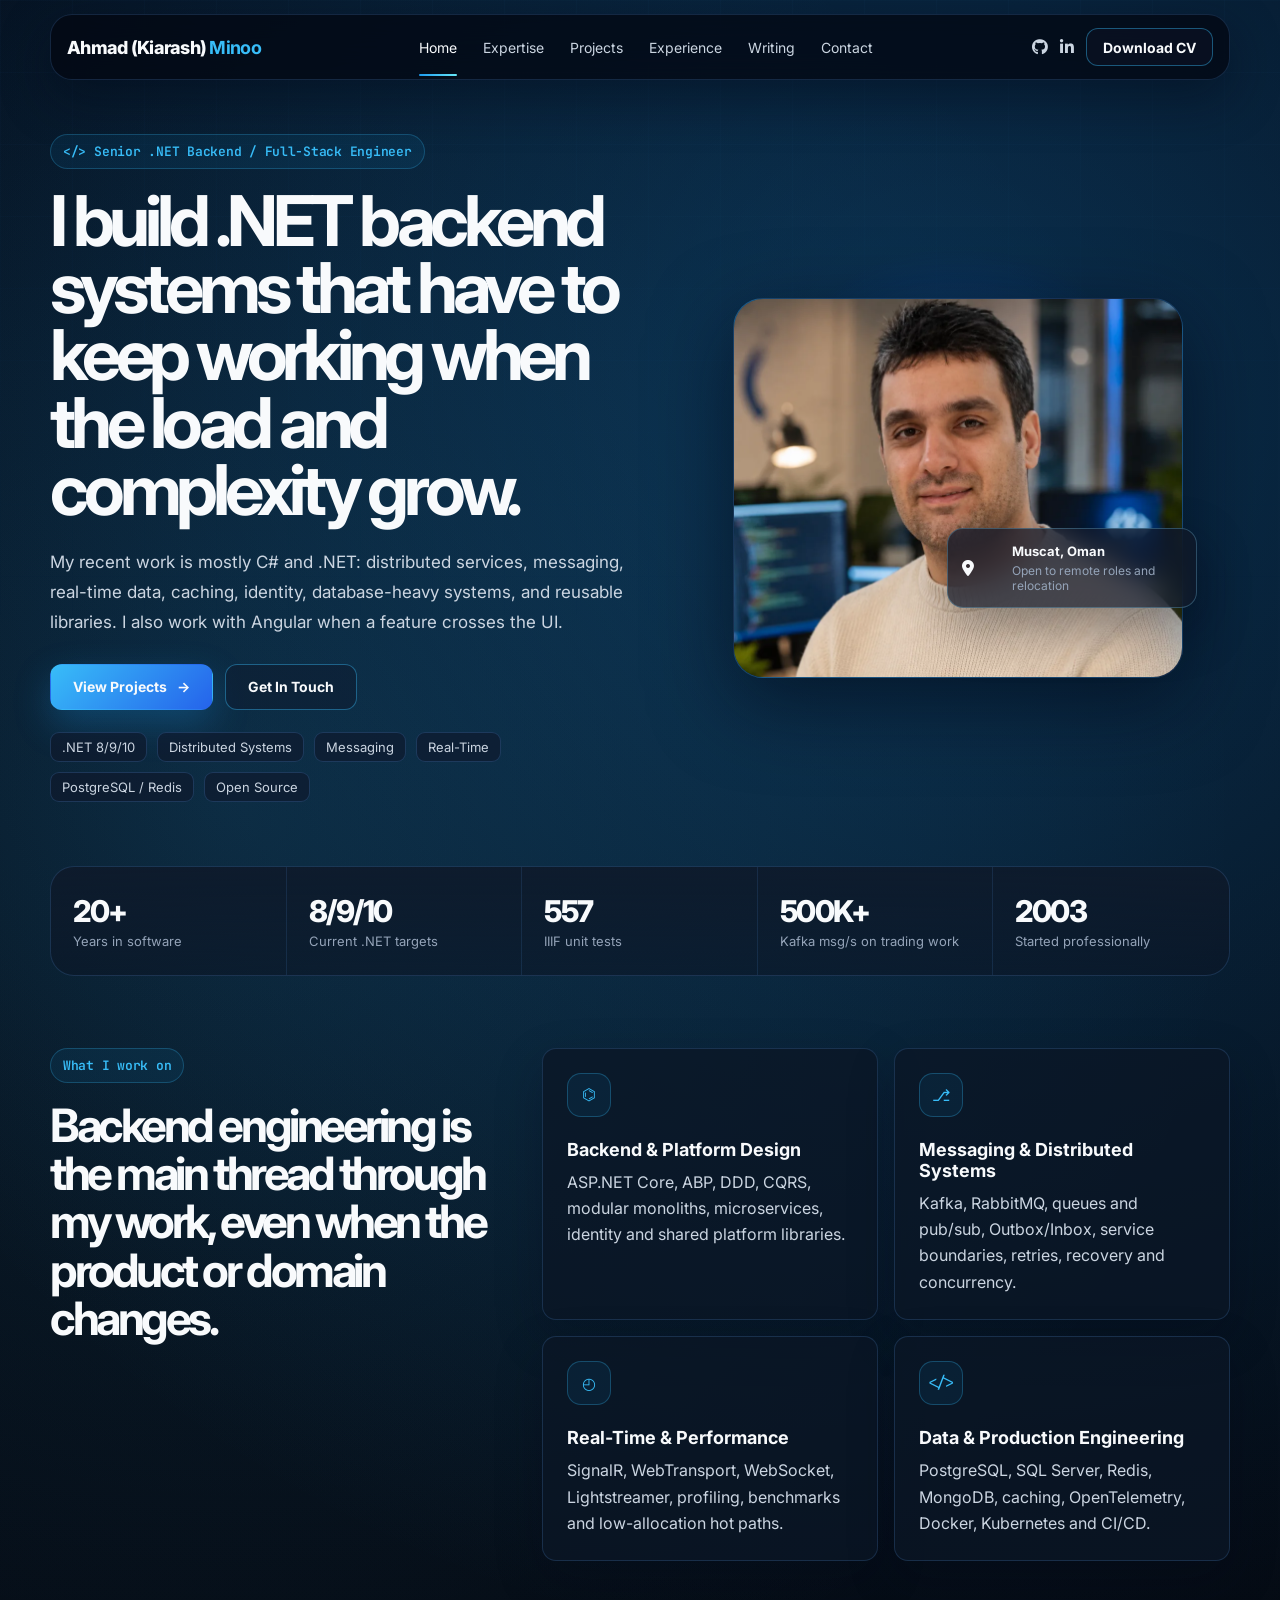
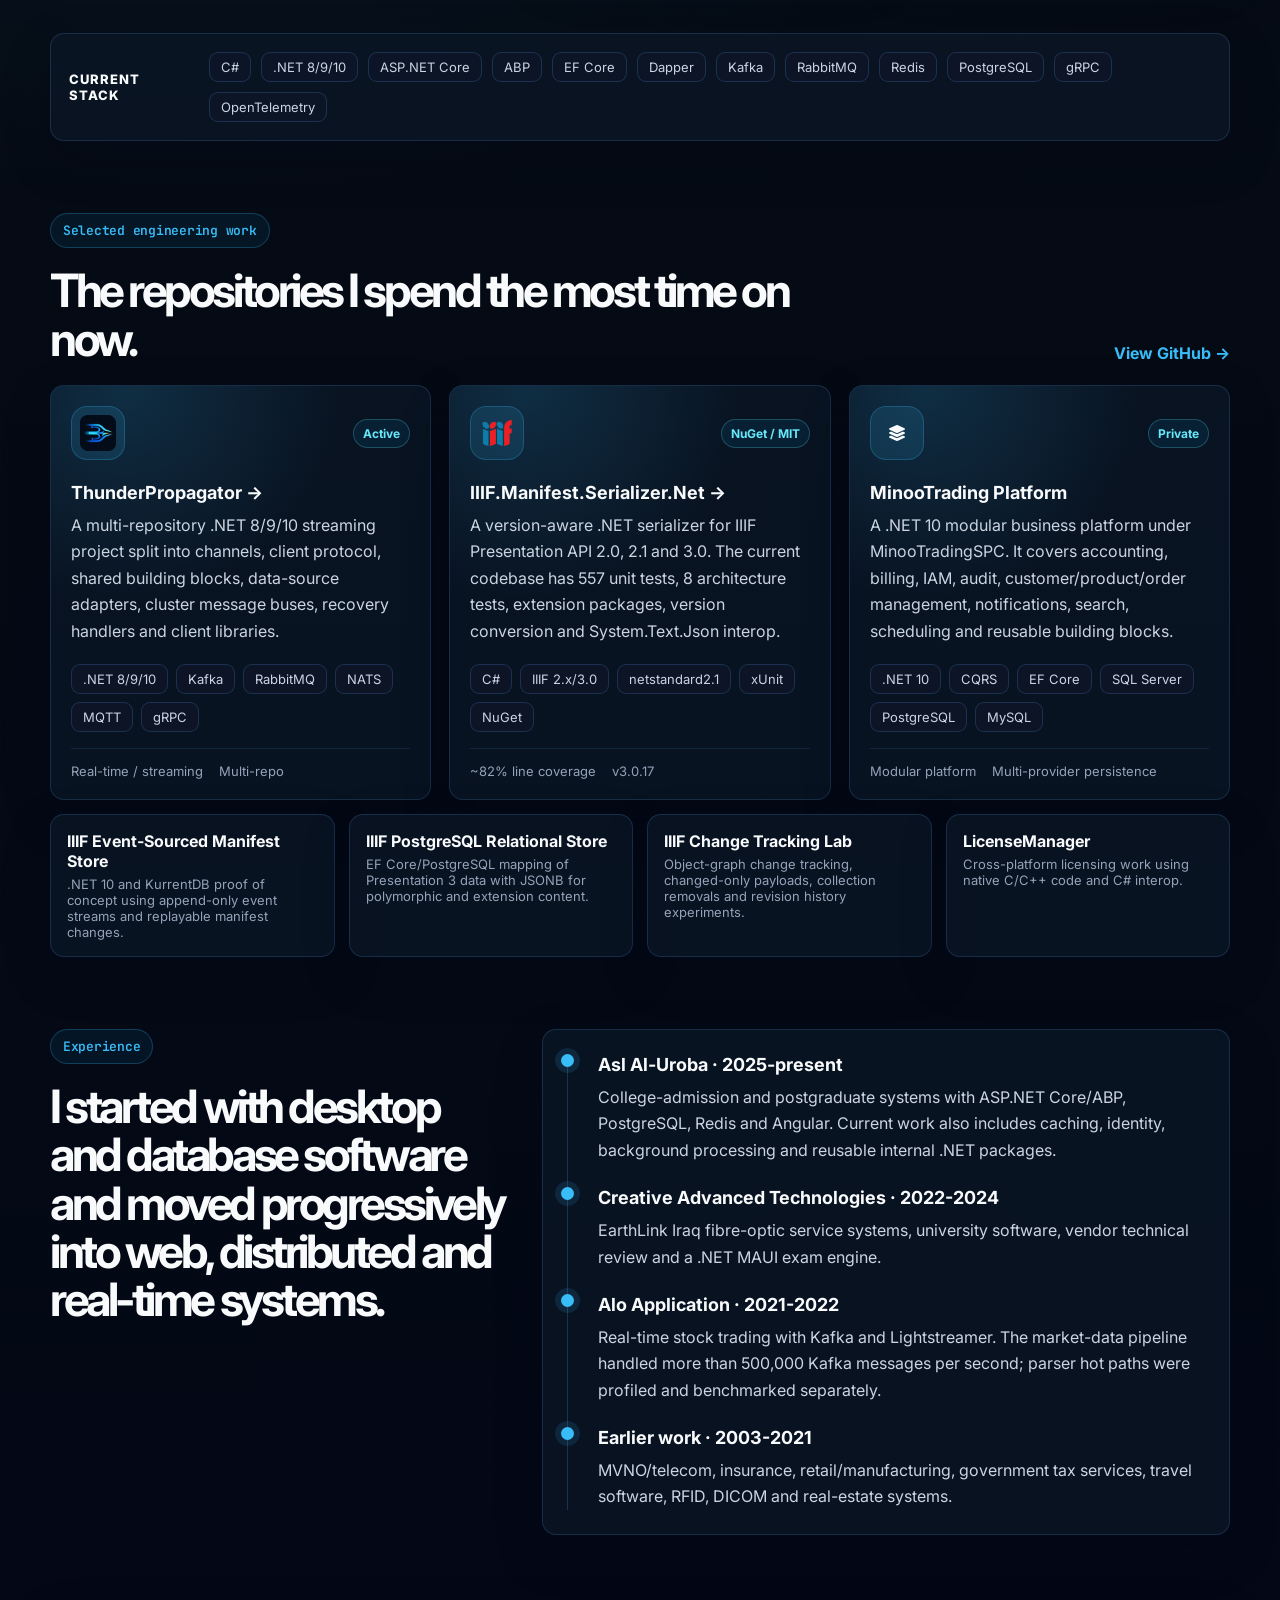
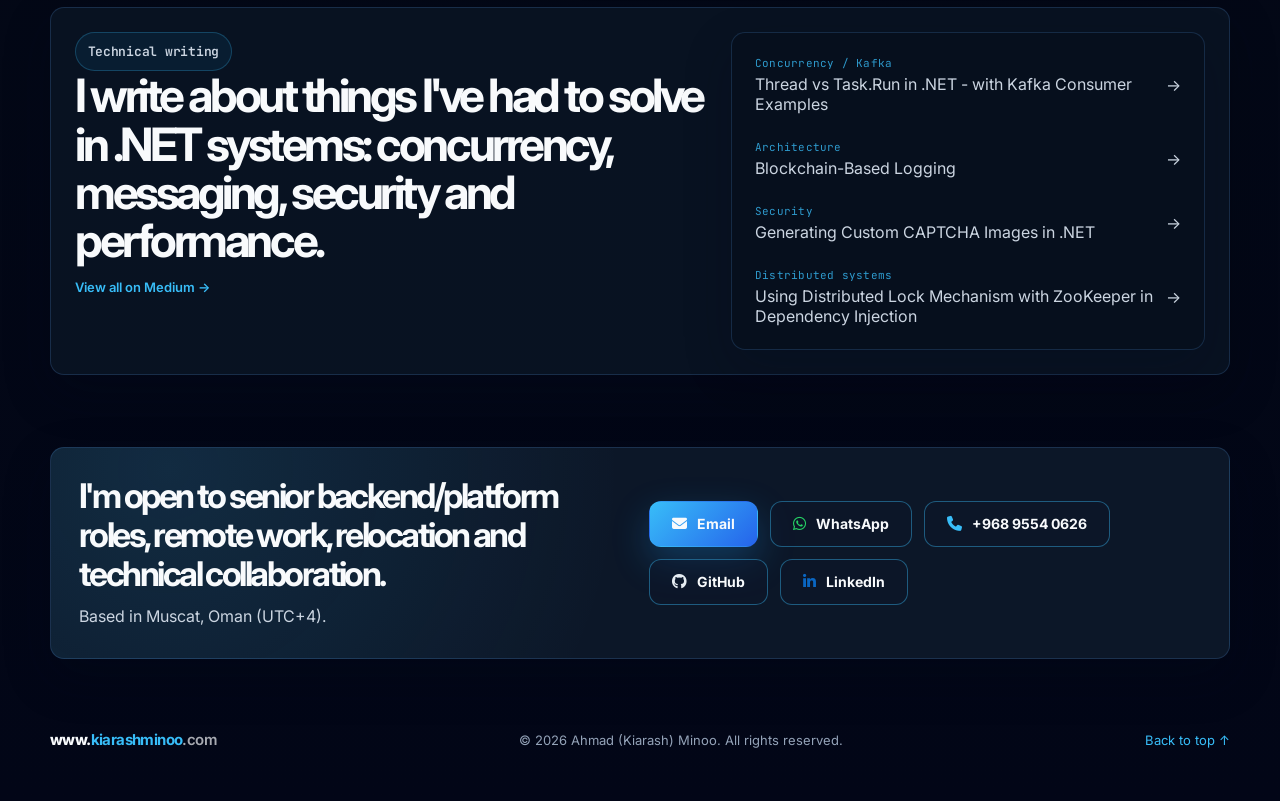
==== commit 0f9e9044: "Improve SEO: favicons, lighter images, project pages and real 404" ====
--- a/index.html
+++ b/index.html
@@ -4,25 +4,30 @@
   <meta charset="utf-8" />
   <meta name="viewport" content="width=device-width, initial-scale=1" />
   <title>Ahmad Kiarash Minoo | Senior .NET Backend Engineer</title>
-  <meta name="description" content="Ahmad Kiarash Minoo is a senior .NET backend and full-stack engineer based in Muscat, Oman. He works on distributed systems, real-time services, messaging, performance, and open-source .NET libraries." />
+  <meta name="description" content="Ahmad Kiarash Minoo, senior .NET backend engineer in Muscat, Oman: distributed systems, real-time services, messaging and open-source libraries." />
   <meta name="author" content="Ahmad Kiarash Minoo" />
   <meta name="robots" content="index, follow, max-snippet:-1, max-image-preview:large, max-video-preview:-1" />
-  <link rel="canonical" href="https://kiarashminoo.com" />
+  <link rel="canonical" href="https://kiarashminoo.com/" />
+  <link rel="icon" href="/favicon.ico" sizes="48x48" />
+  <link rel="icon" href="/assets/icon-192.png" type="image/png" sizes="192x192" />
+  <link rel="apple-touch-icon" href="/assets/apple-touch-icon.png" />
   <meta name="theme-color" content="#07111f" />
 
   <meta property="og:type" content="profile" />
-  <meta property="og:url" content="https://kiarashminoo.com" />
+  <meta property="og:url" content="https://kiarashminoo.com/" />
   <meta property="og:site_name" content="Ahmad Kiarash Minoo" />
   <meta property="og:title" content="Ahmad Kiarash Minoo | Senior .NET Backend Engineer" />
   <meta property="og:description" content="C#/.NET backend engineering, distributed systems, real-time services, messaging, performance, and open-source libraries." />
-  <meta property="og:image" content="https://kiarashminoo.com/assets/new-profile.png" />
+  <meta property="og:image" content="https://kiarashminoo.com/assets/og-image.jpg" />
+  <meta property="og:image:width" content="1200" />
+  <meta property="og:image:height" content="630" />
   <meta property="og:image:alt" content="Ahmad Kiarash Minoo" />
   <meta property="og:locale" content="en_US" />
 
   <meta name="twitter:card" content="summary_large_image" />
   <meta name="twitter:title" content="Ahmad Kiarash Minoo | Senior .NET Backend Engineer" />
   <meta name="twitter:description" content="C#/.NET backend engineering, distributed systems, real-time services, messaging, performance, and open-source libraries." />
-  <meta name="twitter:image" content="https://kiarashminoo.com/assets/new-profile.png" />
+  <meta name="twitter:image" content="https://kiarashminoo.com/assets/og-image.jpg" />
 
   <script type="application/ld+json">
   {
@@ -33,8 +38,8 @@
         "@id": "https://kiarashminoo.com/#person",
         "name": "Ahmad Kiarash Minoo",
         "alternateName": ["Kiarash Minoo", "Ahmad Minoo"],
-        "url": "https://kiarashminoo.com",
-        "image": "https://kiarashminoo.com/assets/new-profile.png",
+        "url": "https://kiarashminoo.com/",
+        "image": "https://kiarashminoo.com/assets/ahmad-kiarash-minoo.jpg",
         "jobTitle": "Senior .NET Backend / Full-Stack Engineer",
         "description": "Senior .NET engineer with more than 20 years in software development, focused on backend platforms, distributed systems, messaging, real-time services, performance, and reusable libraries.",
         "knowsAbout": [
@@ -58,7 +63,7 @@
       {
         "@type": "WebSite",
         "@id": "https://kiarashminoo.com/#website",
-        "url": "https://kiarashminoo.com",
+        "url": "https://kiarashminoo.com/",
         "name": "Ahmad Kiarash Minoo",
         "author": { "@id": "https://kiarashminoo.com/#person" },
         "inLanguage": "en-US"
@@ -66,8 +71,9 @@
       {
         "@type": "ProfilePage",
         "@id": "https://kiarashminoo.com/#page",
-        "url": "https://kiarashminoo.com",
+        "url": "https://kiarashminoo.com/",
         "name": "Ahmad Kiarash Minoo | Senior .NET Backend Engineer",
+        "dateModified": "2026-11-26",
         "isPartOf": { "@id": "https://kiarashminoo.com/#website" },
         "about": { "@id": "https://kiarashminoo.com/#person" },
         "mainEntity": { "@id": "https://kiarashminoo.com/#person" }
@@ -113,7 +119,7 @@
       <section id="home" class="hero section">
         <div class="hero-content">
           <p class="eyebrow"><span>&lt;/&gt;</span> Senior .NET Backend / Full-Stack Engineer</p>
-          <h1>I build backend systems that have to keep working when the load and complexity grow.</h1>
+          <h1>I build .NET backend systems that have to keep working when the load and complexity grow.</h1>
           <p class="hero-copy">
             My recent work is mostly C# and .NET: distributed services, messaging, real-time data, caching, identity, database-heavy systems, and reusable libraries. I also work with Angular when a feature crosses the UI.
           </p>
@@ -135,7 +141,7 @@
 
         <div class="hero-visual">
           <div class="portrait-glow"></div>
-          <picture><img src="assets/new-profile.png" alt="Ahmad Kiarash Minoo" /></picture>
+          <picture><img src="assets/ahmad-kiarash-minoo.webp" alt="Ahmad Kiarash Minoo" width="900" height="1125" fetchpriority="high" /></picture>
           <div class="location-card glass">
             <div><i class="fa-solid fa-location-dot"></i></div>
             <p><strong>Muscat, Oman</strong><span>Open to remote roles and relocation</span></p>
@@ -201,10 +207,10 @@
         <div class="project-grid">
           <article class="project-card featured">
             <div class="project-top">
-              <span class="project-mark thunder"><img src="assets/logo-trident-speed.png" alt="ThunderPropagator" width="36" height="36" style="object-fit:contain;"></span>
+              <span class="project-mark thunder"><img src="assets/logo-trident-speed-108.png" alt="ThunderPropagator" width="36" height="36" style="object-fit:contain;"></span>
               <span class="badge">Active</span>
             </div>
-            <h3>ThunderPropagator</h3>
+            <h3><a href="/projects/thunderpropagator/">ThunderPropagator <span aria-hidden="true">→</span></a></h3>
             <p>A multi-repository .NET 8/9/10 streaming project split into channels, client protocol, shared building blocks, data-source adapters, cluster message buses, recovery handlers and client libraries.</p>
             <div class="tags"><span>.NET 8/9/10</span><span>Kafka</span><span>RabbitMQ</span><span>NATS</span><span>MQTT</span><span>gRPC</span></div>
             <div class="project-meta"><span>Real-time / streaming</span><span>Multi-repo</span></div>
@@ -215,7 +221,7 @@
               <span class="project-mark iiif"><img src="assets/iiif_logo.png" alt="IIIF" width="36" height="36" style="object-fit:contain;"></span>
               <span class="badge">NuGet / MIT</span>
             </div>
-            <h3>IIIF.Manifest.Serializer.Net</h3>
+            <h3><a href="/projects/iiif-manifest-serializer-net/">IIIF.Manifest.Serializer.Net <span aria-hidden="true">→</span></a></h3>
             <p>A version-aware .NET serializer for IIIF Presentation API 2.0, 2.1 and 3.0. The current codebase has 557 unit tests, 8 architecture tests, extension packages, version conversion and System.Text.Json interop.</p>
             <div class="tags"><span>C#</span><span>IIIF 2.x/3.0</span><span>netstandard2.1</span><span>xUnit</span><span>NuGet</span></div>
             <div class="project-meta"><span>~82% line coverage</span><span>v3.0.17</span></div>
--- a/styles.css
+++ b/styles.css
@@ -731,6 +731,61 @@
   margin-top: 10px;
 }
 
+.project-card h3 a:hover {
+  color: var(--blue-2);
+}
+
+.article {
+  max-width: 820px;
+  margin: 0 auto 72px;
+  color: var(--muted-2);
+  line-height: 1.75;
+}
+
+.site-shell > .article:first-child {
+  padding-top: 56px;
+}
+
+.article h1 {
+  margin: 0 0 20px;
+  color: var(--text);
+  font-size: clamp(32px, 5vw, 52px);
+  line-height: 1.08;
+  letter-spacing: -0.05em;
+  overflow-wrap: anywhere;
+}
+
+.article h2 {
+  margin: 40px 0 12px;
+  color: var(--text);
+  font-size: 24px;
+  letter-spacing: -0.03em;
+}
+
+.article p a,
+.article li a {
+  color: var(--blue-2);
+  text-decoration: underline;
+}
+
+.article li {
+  margin-bottom: 8px;
+}
+
+.article pre {
+  overflow-x: auto;
+  padding: 16px;
+  border: 1px solid var(--border);
+  border-radius: var(--radius-sm);
+  background: var(--panel-strong);
+  font-family: var(--mono);
+  font-size: 13px;
+}
+
+.article .cta-row {
+  margin-top: 32px;
+}
+
 .site-footer {
   display: flex;
   justify-content: space-between;
